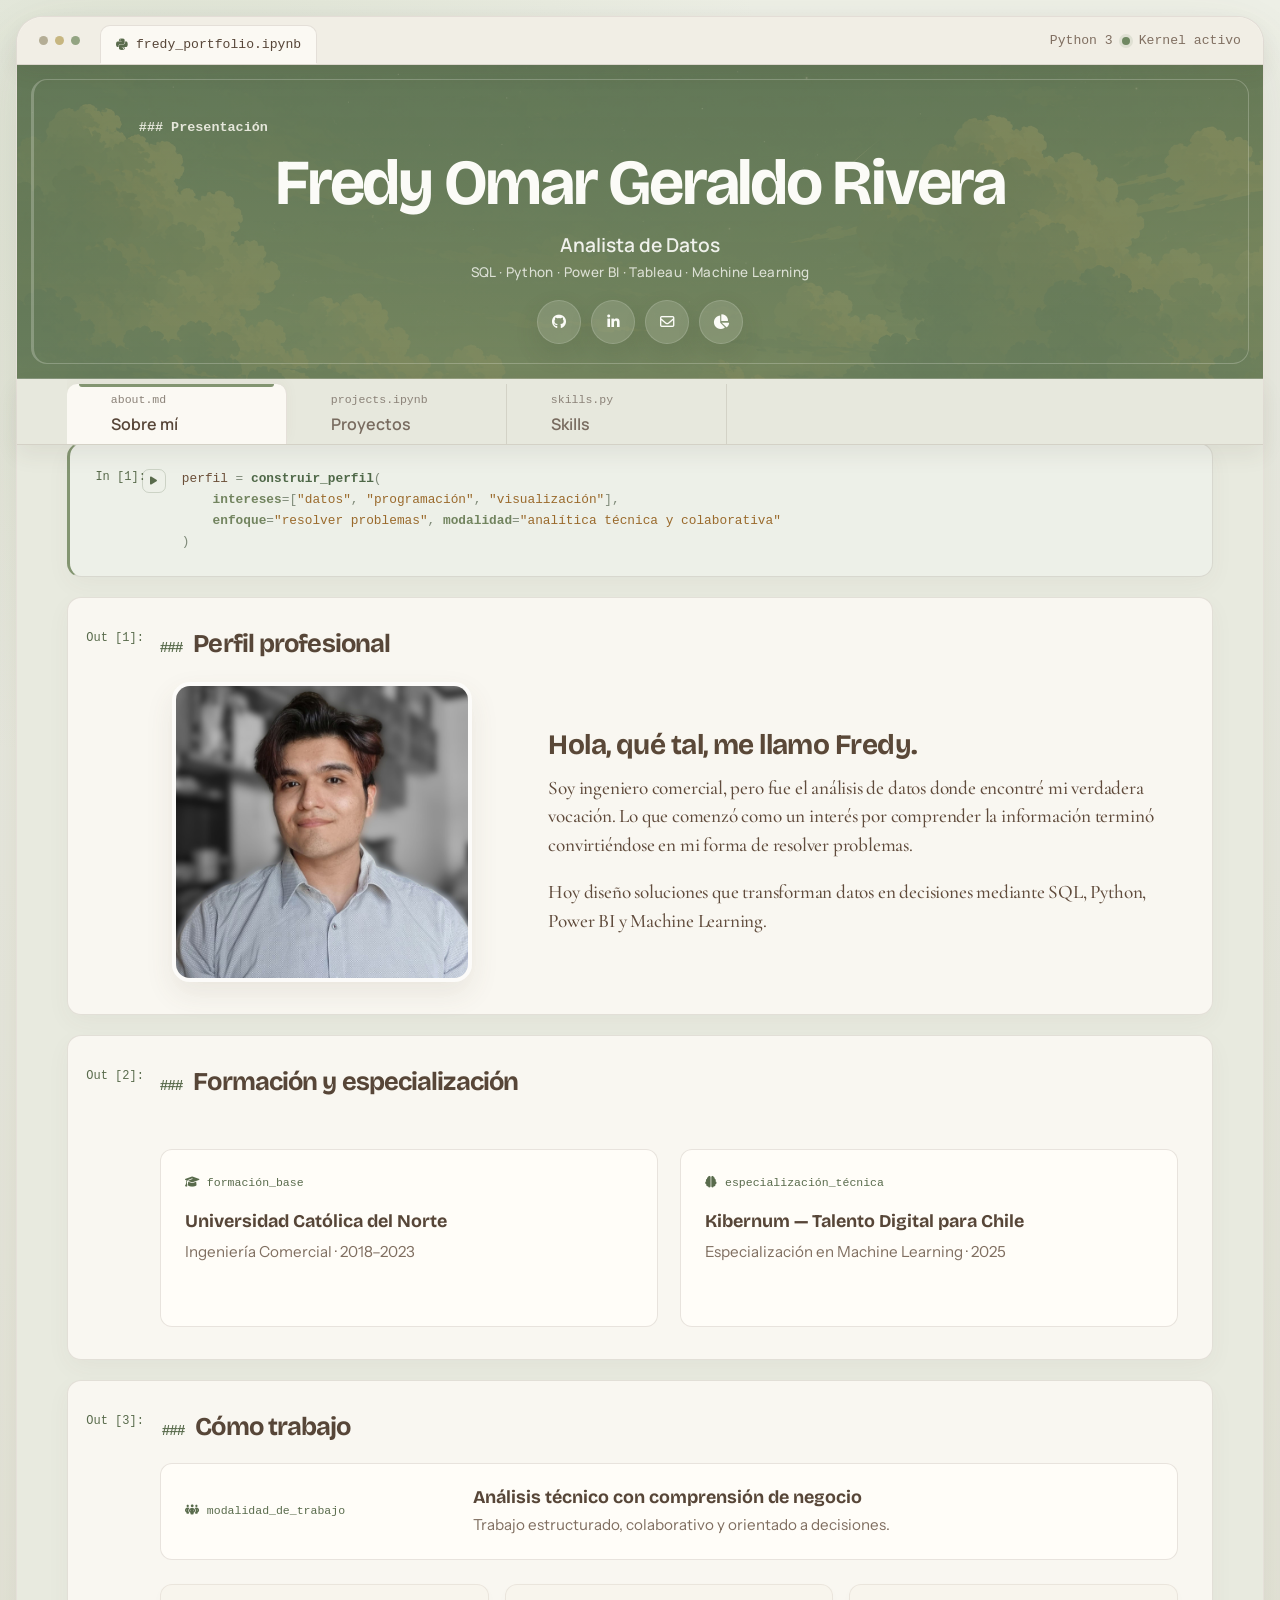
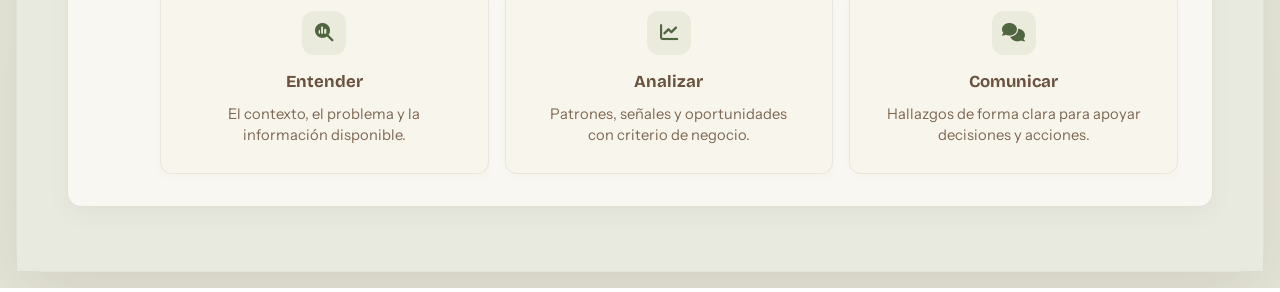
==== portfolio.html @ a2dc9b90 "Redesign portfolio with notebook experience" ====
<!DOCTYPE html>
<html lang="es">
<head>
  <meta charset="UTF-8" />
  <meta name="viewport" content="width=device-width, initial-scale=1.0" />
  <title>Fredy Geraldo | Data Portfolio</title>
  <meta
    name="description"
    content="Portafolio de Fredy Geraldo, Analista de Datos con foco en SQL, Python, BI, automatización y machine learning aplicado."
  />

  <link rel="preconnect" href="https://fonts.googleapis.com" />
  <link rel="preconnect" href="https://fonts.gstatic.com" crossorigin />
  <link
    href="https://fonts.googleapis.com/css2?family=Bricolage+Grotesque:wght@600;700&family=Cormorant+Garamond:wght@400;500&family=Instrument+Sans:wght@400;500&family=Manrope:wght@500;600&display=swap"
    rel="stylesheet"
  />

  <link
    rel="stylesheet"
    href="https://cdnjs.cloudflare.com/ajax/libs/font-awesome/6.5.2/css/all.min.css"
    crossorigin="anonymous"
    referrerpolicy="no-referrer"
  />

  <link
    rel="stylesheet"
    href="https://cdn.jsdelivr.net/gh/devicons/devicon@latest/devicon.min.css"
  />

  <link rel="stylesheet" href="style.css" />
</head>
<body class="portfolio-notebook">
  <div class="notebook-app">
    <div class="notebook-sticky-header">
    <div class="notebook-topbar" aria-hidden="true">
      <div class="notebook-topbar-start">
        <div class="notebook-window-dots">
          <span></span><span></span><span></span>
        </div>
        <div class="notebook-file-tab">
          <i class="fa-brands fa-python"></i>
          <span>fredy_portfolio.ipynb</span>
        </div>
      </div>
      <div class="notebook-kernel">
        <span>Python 3</span>
        <i></i>
        <span class="notebook-kernel-status">Kernel activo</span>
      </div>
    </div>

  <header class="site-header" id="top">
    <div class="container nav-shell">
      <div class="header-intro">
        <span class="header-markdown-heading" aria-hidden="true">### Presentación</span>
        <strong>Fredy Omar Geraldo Rivera</strong>
        <p class="header-professional-copy">
          <span>Analista de Datos</span>
          <small>SQL · Python · Power BI · Tableau · Machine Learning</small>
        </p>
        <div class="header-contact-icons" aria-label="Enlaces principales">
          <a
            href="https://github.com/FredyGR-98"
            target="_blank"
            rel="noopener noreferrer"
            class="header-contact-icon"
            aria-label="GitHub"
          >
            <i class="fa-brands fa-github"></i>
          </a>

          <a
            href="https://www.linkedin.com/in/fredy-omar-geraldo-rivera-979732148/"
            target="_blank"
            rel="noopener noreferrer"
            class="header-contact-icon"
            aria-label="LinkedIn"
          >
            <i class="fa-brands fa-linkedin-in"></i>
          </a>

          <a
            href="mailto:fredy.geraldo.r@gmail.com"
            class="header-contact-icon"
            aria-label="Gmail"
          >
            <i class="fa-regular fa-envelope"></i>
          </a>

          <a
            href="https://public.tableau.com/app/profile/fredy.omar.geraldo.rivera/vizzes"
            target="_blank"
            rel="noopener noreferrer"
            class="header-contact-icon"
            aria-label="Tableau"
          >
            <i class="fa-solid fa-chart-pie"></i>
          </a>
        </div>
      </div>
    </div>
  </header>

  <div class="section-switcher-wrap">
    <div class="container">
      <nav class="section-switcher" aria-label="Secciones principales">
        <button class="section-switcher-btn is-active" type="button" data-panel-target="about">
          <span class="section-file-name" aria-hidden="true">about.md</span>
          <span>Sobre mí</span>
        </button>
        <button class="section-switcher-btn" type="button" data-panel-target="projects">
          <span class="section-file-name" aria-hidden="true">projects.ipynb</span>
          <span>Proyectos</span>
        </button>
        <button class="section-switcher-btn" type="button" data-panel-target="skills">
          <span class="section-file-name" aria-hidden="true">skills.py</span>
          <span>Skills</span>
        </button>
      </nav>
    </div>
  </div>
    </div>

  <main class="panel-layout" id="main-content">
    <section class="content-panel is-active" id="panel-about" data-panel="about">
      <section class="hero about-hero">
        <div class="container about-sheet notebook-sequence">
          <div class="notebook-cell notebook-code-cell" data-cell-label="In [1]:" aria-hidden="true">
            <span class="notebook-run-control"><i class="fa-solid fa-play"></i></span>
            <pre><code><span class="code-variable">perfil</span> <span class="code-punctuation">=</span> <span class="code-function">construir_perfil</span><span class="code-punctuation">(</span>
    <span class="code-argument">intereses</span><span class="code-punctuation">=</span><span class="code-punctuation">[</span><span class="code-string">"datos"</span><span class="code-punctuation">,</span> <span class="code-string">"programación"</span><span class="code-punctuation">,</span> <span class="code-string">"visualización"</span><span class="code-punctuation">],</span>
    <span class="code-argument">enfoque</span><span class="code-punctuation">=</span><span class="code-string">"resolver problemas"</span><span class="code-punctuation">,</span> <span class="code-argument">modalidad</span><span class="code-punctuation">=</span><span class="code-string">"analítica técnica y colaborativa"</span>
<span class="code-punctuation">)</span></code></pre>
          </div>

          <div class="about-sheet-left notebook-cell notebook-output-cell profile-render-output" data-cell-label="Out [1]:">
            <div class="markdown-section-title markdown-h3">
              <span aria-hidden="true">###</span>
              <h2>Perfil profesional</h2>
            </div>

            <div class="about-profile-layout">
              <div class="about-profile-photo-wrap">
                <img
                  src="img/foto-perfil.jpg"
                  alt="Foto de perfil de Fredy Geraldo"
                  class="about-profile-photo"
                />
              </div>

              <div class="about-intro-copy">
                <h2>Hola, qué tal, me llamo Fredy.</h2>
                <p>
                  Soy ingeniero comercial, pero fue el análisis de datos donde encontré mi verdadera
                  vocación. Lo que comenzó como un interés por comprender la información terminó
                  convirtiéndose en mi forma de resolver problemas.
                </p>
                <p>
                  Hoy diseño soluciones que transforman datos en decisiones mediante SQL, Python,
                  Power BI y Machine Learning.
                </p>
              </div>
            </div>
          </div>

          <div class="about-sheet-right notebook-cell notebook-output-cell education-output" data-cell-label="Out [2]:">
            <div class="markdown-section-title markdown-h3">
              <span aria-hidden="true">###</span>
              <h2>Formación y especialización</h2>
            </div>

            <div class="profile-output-grid profile-output-grid--education">
              <article class="profile-output-item">
                <span class="profile-output-label"><i class="fa-solid fa-graduation-cap"></i> formación_base</span>
                <h3>Universidad Católica del Norte</h3>
                <p>Ingeniería Comercial · 2018–2023</p>
              </article>

              <article class="profile-output-item">
                <span class="profile-output-label"><i class="fa-solid fa-brain"></i> especialización_técnica</span>
                <h3>Kibernum — Talento Digital para Chile</h3>
                <p>Especialización en Machine Learning · 2025</p>
              </article>
            </div>
          </div>

          <section class="about-methodology notebook-cell notebook-output-cell" data-cell-label="Out [3]:">
            <div class="markdown-section-title markdown-h3">
              <span aria-hidden="true">###</span>
              <h2>Cómo trabajo</h2>
            </div>

            <article class="work-mode-summary">
              <span class="profile-output-label"><i class="fa-solid fa-people-group"></i> modalidad_de_trabajo</span>
              <div>
                <h3>Análisis técnico con comprensión de negocio</h3>
                <p>Trabajo estructurado, colaborativo y orientado a decisiones.</p>
              </div>
            </article>

            <div class="about-focus-grid">
              <article class="about-focus-card">
                <div class="about-focus-icon"><i class="fa-solid fa-magnifying-glass-chart"></i></div>
                <h4>Entender</h4>
                <p>El contexto, el problema y la información disponible.</p>
              </article>

              <article class="about-focus-card">
                <div class="about-focus-icon"><i class="fa-solid fa-chart-line"></i></div>
                <h4>Analizar</h4>
                <p>Patrones, señales y oportunidades con criterio de negocio.</p>
              </article>

              <article class="about-focus-card">
                <div class="about-focus-icon"><i class="fa-solid fa-comments"></i></div>
                <h4>Comunicar</h4>
                <p>Hallazgos de forma clara para apoyar decisiones y acciones.</p>
              </article>
            </div>
          </section>
        </div>
      </section>
    </section>

    <section class="content-panel" id="panel-projects" data-panel="projects" hidden>
      <section class="section">
        <div class="container">
          <div class="notebook-cell notebook-code-cell" data-cell-label="In [3]:" aria-hidden="true">
            <span class="notebook-run-control"><i class="fa-solid fa-play"></i></span>
            <pre><code><span class="code-variable">datos_entrada</span> <span class="code-punctuation">=</span> <span class="code-punctuation">{</span>
  <span class="code-string">"fuentes"</span><span class="code-punctuation">:</span> <span class="code-punctuation">[</span><span class="code-string">"CSV"</span><span class="code-punctuation">,</span> <span class="code-string">"bases de datos"</span><span class="code-punctuation">,</span> <span class="code-string">"registros"</span><span class="code-punctuation">],</span>
  <span class="code-string">"estado"</span><span class="code-punctuation">:</span> <span class="code-string">"desordenado"</span><span class="code-punctuation">,</span> <span class="code-string">"objetivo"</span><span class="code-punctuation">:</span> <span class="code-string">"convertir información en decisiones"</span>
<span class="code-punctuation">}</span></code></pre>
          </div>

          <div class="projects-header-row notebook-cell notebook-markdown-cell">
            <div>
              <div class="markdown-section-title markdown-h2">
                <span aria-hidden="true">##</span>
                <h2 class="projects-main-title">Proyectos realizados</h2>
              </div>
              <p class="notebook-section-lead">Datos desordenados, preguntas reales y decisiones que necesitaban una respuesta.</p>
            </div>
          </div>

          <div class="project-filter-row">
            <span class="project-filter-label">Filtrar salida por:</span>
            <div class="project-filters" aria-label="Filtros de proyectos">
              <button class="project-filter-btn is-active" type="button" data-filter="all">Todos</button>
              <span class="project-filter-separator" aria-hidden="true">·</span>
              <button class="project-filter-btn" type="button" data-filter="sql">SQL</button>
              <span class="project-filter-separator" aria-hidden="true">·</span>
              <button class="project-filter-btn" type="button" data-filter="python">Python</button>
              <span class="project-filter-separator" aria-hidden="true">·</span>
              <button class="project-filter-btn" type="button" data-filter="ml">Machine Learning</button>
              <span class="project-filter-separator" aria-hidden="true">·</span>
              <button class="project-filter-btn" type="button" data-filter="viz">Visualización</button>
            </div>
          </div>

          <div class="projects-structure-grid projects-structure-grid--main notebook-cell notebook-output-cell" data-cell-label="Out [4]:">
            <button class="project-structure-card project-card-button" type="button" data-project="credit-risk" data-filters="sql python viz">
              <div class="project-structure-media">
                <img src="project-images/project-fraud-monitoring.png" alt="Miniatura análisis de riesgo crediticio" />
              </div>
              <div class="project-structure-body">
                <p class="case-kicker">SQL · Python · Visualización</p>
                <h3>Análisis de riesgo crediticio</h3>
                <p>Apoyo visual para evaluar solicitudes, riesgo e historial crediticio.</p>
              </div>
            </button>

            <button class="project-structure-card project-card-button" type="button" data-project="breast-cancer" data-filters="python ml viz">
              <div class="project-structure-media">
                <img src="project-images/project-breast-cancer.png" alt="Miniatura cáncer de mama" />
              </div>
              <div class="project-structure-body">
                <p class="case-kicker">Python · ML</p>
                <h3>Detector de cáncer de mama</h3>
                <p>Clasificación clínica para apoyar una lectura diagnóstica más clara.</p>
              </div>
            </button>
          </div>
        </div>
      </section>
    </section>

    <section class="content-panel" id="panel-skills" data-panel="skills" hidden>
      <section class="section section-soft">
        <div class="container">
          <div class="notebook-cell notebook-code-cell" data-cell-label="In [5]:" aria-hidden="true">
            <span class="notebook-run-control"><i class="fa-solid fa-play"></i></span>
            <pre><code><span class="code-keyword">import</span> <span class="code-module">pandas</span> <span class="code-keyword">as</span> <span class="code-variable">pd</span>
<span class="code-keyword">import</span> <span class="code-module">numpy</span> <span class="code-keyword">as</span> <span class="code-variable">np</span>
<span class="code-keyword">from</span> <span class="code-module">analytics</span> <span class="code-keyword">import</span> <span class="code-function">SQL</span><span class="code-punctuation">,</span> <span class="code-function">PowerBI</span><span class="code-punctuation">,</span> <span class="code-function">Tableau</span>
<span class="code-keyword">from</span> <span class="code-module">machine_learning</span> <span class="code-keyword">import</span> <span class="code-function">ScikitLearn</span></code></pre>
          </div>

          <div class="projects-header-row skills-header-row notebook-cell notebook-markdown-cell">
            <div class="skills-heading-copy">
              <div class="markdown-section-title markdown-h2">
                <span aria-hidden="true">##</span>
                <h2 class="projects-main-title">Cómo trabajo</h2>
              </div>
            </div>
          </div>

          <div class="project-filter-row skills-filter-row">
            <span class="project-filter-label">Filtrar habilidades por:</span>
            <div class="skills-filters" aria-label="Tipos de habilidades">
              <button class="skills-filter-btn is-active" type="button" data-skills-filter="technical">Técnico</button>
              <span class="project-filter-separator" aria-hidden="true">·</span>
              <button class="skills-filter-btn" type="button" data-skills-filter="soft">Comunicación</button>
            </div>
          </div>

          <div class="skills-panels notebook-cell notebook-output-cell" data-cell-label="Out [5]:">
            <div class="skills-panel is-active" data-skills-panel="technical">
              <div class="skills-groups-grid">
                <article class="skill-group-card">
                  <h3>Manejo de datos</h3>
                  <p class="skill-group-copy">Herramientas base para preparar, consultar y organizar información analítica.</p>
                  <div class="skill-tile-grid">
                    <div class="skill-tile">
                      <i class="devicon-python-plain"></i>
                      <span>Python</span>
                    </div>
                    <div class="skill-tile">
                      <i class="devicon-mysql-plain"></i>
                      <span>SQL</span>
                    </div>
                    <div class="skill-tile">
                      <i class="fa-solid fa-table-cells-large"></i>
                      <span>Excel avanzado</span>
                    </div>
                  </div>
                </article>

                <article class="skill-group-card">
                  <h3>Estructuración de datos</h3>
                  <p class="skill-group-copy">Recursos orientados a limpieza, modelado analítico y preparación técnica.</p>
                  <div class="skill-tile-grid">
                    <div class="skill-tile">
                      <i class="devicon-pandas-original"></i>
                      <span>Pandas</span>
                    </div>
                    <div class="skill-tile">
                      <i class="fa-solid fa-calculator"></i>
                      <span>NumPy</span>
                    </div>
                    <div class="skill-tile">
                      <i class="devicon-scikitlearn-plain"></i>
                      <span>Scikit-learn</span>
                    </div>
                    <div class="skill-tile">
                      <i class="fa-solid fa-robot"></i>
                      <span>Machine Learning</span>
                    </div>
                  </div>
                </article>

                <article class="skill-group-card">
                  <h3>Visualización y herramientas</h3>
                  <p class="skill-group-copy">Soluciones que utilizo para convertir análisis en reportes y productos visibles.</p>
                  <div class="skill-tile-grid">
                    <div class="skill-tile">
                      <i class="fa-solid fa-chart-column"></i>
                      <span>Power BI</span>
                    </div>
                    <div class="skill-tile">
                      <i class="fa-solid fa-chart-pie"></i>
                      <span>Tableau</span>
                    </div>
                    <div class="skill-tile">
                      <i class="devicon-fastapi-plain"></i>
                      <span>FastAPI</span>
                    </div>
                    <div class="skill-tile">
                      <i class="devicon-streamlit-plain"></i>
                      <span>Streamlit</span>
                    </div>
                  </div>
                </article>
              </div>
            </div>

            <div class="skills-panel" data-skills-panel="soft" hidden>
              <div class="skills-groups-grid skills-groups-grid--soft">
                <article class="skill-group-card">
                  <h3>Comunicación con equipos</h3>
                  <p class="skill-group-copy">Canales y recursos que uso para coordinar avances, exponer ideas y compartir hallazgos.</p>
                  <div class="skill-tile-grid">
                    <div class="skill-tile">
                      <i class="fa-brands fa-slack"></i>
                      <span>Slack</span>
                    </div>
                    <div class="skill-tile">
                      <i class="fa-regular fa-envelope"></i>
                      <span>Gmail</span>
                    </div>
                    <div class="skill-tile">
                      <i class="fa-brands fa-microsoft"></i>
                      <span>Microsoft</span>
                    </div>
                  </div>
                </article>

                <article class="skill-group-card">
                  <h3>Gestión y seguimiento</h3>
                  <p class="skill-group-copy">Herramientas para ordenar tareas, hitos y visibilidad dentro del trabajo colaborativo.</p>
                  <div class="skill-tile-grid">
                    <div class="skill-tile">
                      <i class="fa-brands fa-trello"></i>
                      <span>Trello</span>
                    </div>
                    <div class="skill-tile">
                      <i class="fa-solid fa-list-check"></i>
                      <span>ClickUp</span>
                    </div>
                    <div class="skill-tile">
                      <i class="fa-solid fa-diagram-project"></i>
                      <span>Cartas Gantt</span>
                    </div>
                  </div>
                </article>
              </div>
            </div>
          </div>

          <div class="credentials-strip notebook-cell notebook-output-cell" data-cell-label="Out [6]:">
            <div class="credentials-copy">
              <h3>ACREDITADO POR</h3>
            </div>

            <div class="credentials-logos">
              <a
                class="logo-pill"
                data-tooltip="UCN Ciencias Empresariales"
                href="https://www4.esigner.cl:8543/EsignerValidar/web/viewer.html?file=documentos/1730740420380.pdf"
                target="_blank"
                rel="noopener noreferrer"
                aria-label="Ver validación UCN Ciencias Empresariales"
              >
                <img src="img/ucn.png" alt="UCN Ciencias Empresariales" class="logo-pill-image" />
              </a>
              <a
                class="logo-pill"
                data-tooltip="Google Data Analytics Professional Certificate"
                href="https://coursera.org/share/be7242a224e85ae21425b7438a04a7e2"
                target="_blank"
                rel="noopener noreferrer"
                aria-label="Ver certificado Google Data Analytics Professional Certificate"
              >
                <img src="img/google-data-analytics-professional-certificate-v-3.png" alt="Google Data Analytics Professional Certificate" class="logo-pill-image" />
              </a>
              <a
                class="logo-pill"
                data-tooltip="Especialidad en Machine Learning"
                href="https://acreditta.com/credential/d64d7633-f135-4fac-9cf0-4b3db6701bb9?utm_source=copy&resource_type=badge&resource=d64d7633-f135-4fac-9cf0-4b3db6701bb9"
                target="_blank"
                rel="noopener noreferrer"
                aria-label="Ver insignia de especialidad en Machine Learning"
              >
                <img src="img/ML.webp" alt="Insignia de especialidad en Machine Learning" class="logo-pill-image" />
              </a>
            </div>
          </div>
        </div>
      </section>
    </section>
  </main>

  </div>

  <div class="project-modal" id="project-modal" aria-hidden="true">
    <div class="project-modal-backdrop" data-close-project-modal></div>
    <div class="project-modal-dialog" role="dialog" aria-modal="true" aria-labelledby="project-modal-title">
      <div class="project-modal-topbar" aria-hidden="true">
        <div class="notebook-window-dots"><span></span><span></span><span></span></div>
        <span><i class="fa-brands fa-python"></i> project_analysis.ipynb</span>
        <span>Python 3</span>
      </div>
      <button class="project-modal-close" type="button" aria-label="Cerrar proyecto" data-close-project-modal>
        <i class="fa-solid fa-xmark"></i>
      </button>

      <div class="project-modal-carousel">
        <button class="project-modal-arrow prev" type="button" aria-label="Proyecto anterior">
          <i class="fa-solid fa-arrow-left"></i>
        </button>

        <div class="project-modal-content">
          <div class="project-modal-media">
            <img id="project-modal-image" src="" alt="" />
          </div>

          <div class="project-modal-copy">
            <p class="case-kicker" id="project-modal-kicker">Categoría</p>
            <h3 id="project-modal-title">Proyecto</h3>
            <p id="project-modal-description">Descripción</p>

            <div class="project-modal-tags" id="project-modal-tags"></div>

            <div class="project-modal-results">
              <h4>Resultados clave</h4>
              <ul id="project-modal-results-list"></ul>
            </div>

            <div class="project-modal-actions">
              <a id="project-modal-repo" class="btn btn-primary" href="#" target="_blank" rel="noopener noreferrer">Ver repositorio</a>
            </div>
          </div>
        </div>

        <button class="project-modal-arrow next" type="button" aria-label="Proyecto siguiente">
          <i class="fa-solid fa-arrow-right"></i>
        </button>
      </div>
    </div>
  </div>

  <script src="script.js"></script>
</body>
</html>
---- style.css ----
:root {
  --bg: #f2eee4;
  --bg-soft: #f7f3ea;
  --surface: #d1ae8a;
  --surface-2: #97ab7f;
  --surface-3: #ded58f;
  --text: #5f4c3b;
  --text-soft: #7b6552;
  --text-muted: #9b8776;
  --accent: #76981d;
  --accent-soft: #7f4b18;
  --line: rgba(95, 76, 59, 0.08);
  --shadow: 0 16px 36px -6px rgba(95, 76, 59, 0.07), 0 4px 12px -2px rgba(95, 76, 59, 0.03);
  --radius-xl: 24px;
  --radius-lg: 18px;
  --radius-md: 12px;
  --container: 1140px;
  --transition-smooth: all 0.3s cubic-bezier(0.16, 1, 0.3, 1);
  --header-h: 170px;
  --switcher-h: 38px;
}

* {
  margin: 0;
  padding: 0;
  box-sizing: border-box;
}

html {
  scroll-behavior: smooth;
  scrollbar-width: thin;
  scrollbar-color: #97ab7f #efe8da;
}

body {
  font-family: "Instrument Sans", sans-serif;
  font-weight: 400;
  background:
    radial-gradient(circle at top left, rgba(118, 152, 29, 0.12), transparent 28%),
    radial-gradient(circle at 82% 10%, rgba(209, 174, 138, 0.12), transparent 24%),
    linear-gradient(180deg, #f2eee4 0%, #f6f1e7 100%);
  color: var(--text);
  line-height: 1.6;
  min-height: 100vh;
  overflow-x: hidden;
}

body::-webkit-scrollbar {
  width: 12px;
}

body::-webkit-scrollbar-track {
  background: #efe8da;
}

body::-webkit-scrollbar-thumb {
  background: #97ab7f;
  border-radius: 999px;
  border: 3px solid #efe8da;
}

body::-webkit-scrollbar-thumb:hover {
  background: #7f9a6d;
}

img {
  display: block;
  max-width: 100%;
}

a {
  color: inherit;
  text-decoration: none;
}

button {
  font: inherit;
}

ul {
  list-style: none;
}

[hidden] {
  display: none !important;
}

.container {
  width: min(92%, var(--container));
  margin: 0 auto;
}

.intro-dashboard {
  position: relative;
  height: 100vh;
  display: flex;
  align-items: center;
  padding: 14px 0 10px;
  overflow: hidden;
  background:
    radial-gradient(circle at top left, rgba(118, 152, 29, 0.1), transparent 26%),
    radial-gradient(circle at 86% 12%, rgba(209, 174, 138, 0.14), transparent 22%),
    linear-gradient(180deg, var(--bg) 0%, #f6f1e7 100%);
}

.intro-dashboard::before,
.intro-dashboard::after {
  content: "";
  position: absolute;
  border-radius: 999px;
  filter: blur(8px);
  opacity: 0.75;
}

.intro-dashboard::before {
  width: 560px;
  height: 560px;
  top: -160px;
  right: -180px;
  background: radial-gradient(circle, rgba(151, 171, 127, 0.18) 0%, rgba(151, 171, 127, 0) 72%);
}

.intro-dashboard::after {
  width: 520px;
  height: 520px;
  bottom: -220px;
  left: -140px;
  background: radial-gradient(circle, rgba(209, 174, 138, 0.18) 0%, rgba(209, 174, 138, 0) 72%);
}

.intro-dashboard-noise {
  position: absolute;
  inset: 0;
  background-image:
    radial-gradient(circle at 20% 20%, rgba(255, 255, 255, 0.22), transparent 28%),
    radial-gradient(circle at 80% 30%, rgba(255, 255, 255, 0.16), transparent 24%);
  opacity: 0.5;
  pointer-events: none;
}

.intro-dashboard-shell {
  position: relative;
  z-index: 1;
  display: grid;
  grid-template-rows: minmax(0, 1fr) auto;
  gap: 12px;
  min-height: min(90vh, 900px);
  width: min(calc(100% - 64px), 1400px);
}

.intro-dashboard-meta,
.intro-dashboard-footer {
  display: grid;
  grid-template-columns: 1fr auto 1fr;
  align-items: center;
  gap: 18px;
}

.intro-dashboard-meta {
  min-height: 84px;
}

.intro-dashboard-footer {
  min-height: 56px;
}

.intro-meta-block,
.intro-meta-mark,
.intro-meta-corner,
.intro-dashboard-footer p {
  font-family: "Manrope", sans-serif;
  font-size: 0.9rem;
  line-height: 1.2;
  text-transform: uppercase;
  letter-spacing: 0.06em;
  color: #2f2d34;
}

.intro-meta-block {
  display: grid;
  gap: 6px;
  max-width: 290px;
  font-weight: 700;
}

.intro-meta-block span {
  font-size: 0.78rem;
  color: rgba(47, 45, 52, 0.72);
}

.intro-meta-mark,
.intro-dashboard-footer p:nth-child(2) {
  justify-self: center;
  font-weight: 800;
}

.intro-meta-corner,
.intro-dashboard-footer p:last-child {
  justify-self: end;
  text-align: right;
}

.intro-dashboard-stage {
  display: grid;
  grid-template-columns: minmax(360px, 0.44fr) minmax(0, 0.56fr);
  align-items: stretch;
  min-height: 0;
  height: 100%;
  overflow: hidden;
  border-radius: 30px;
  border: 1px solid rgba(255, 255, 255, 0.48);
  background:
    linear-gradient(90deg, rgba(248, 244, 236, 0.97) 0 47%, rgba(224, 232, 214, 0.9) 47% 100%);
  box-shadow: 0 24px 70px rgba(95, 76, 59, 0.09);
}

.intro-scene {
  position: relative;
  min-height: 100%;
  background:
    linear-gradient(180deg, rgba(250, 246, 239, 0.98), rgba(244, 239, 229, 0.94));
}

.intro-scene-data {
  padding: 24px 28px 18px;
}

.intro-data-glow {
  position: absolute;
  border-radius: 50%;
  filter: blur(10px);
  opacity: 0.8;
}

.intro-data-glow-a {
  top: 8%;
  right: 8%;
  width: 180px;
  height: 180px;
  background: radial-gradient(circle, rgba(151, 171, 127, 0.22), transparent 72%);
}

.intro-data-glow-b {
  left: 6%;
  bottom: 10%;
  width: 220px;
  height: 220px;
  background: radial-gradient(circle, rgba(209, 174, 138, 0.24), transparent 72%);
}

.intro-data-grid {
  position: relative;
  z-index: 1;
  display: grid;
  grid-template-columns: repeat(2, minmax(0, 1fr));
  gap: 14px;
  margin-bottom: 18px;
}

.intro-data-card {
  min-height: 152px;
  border-radius: 18px;
  border: 1px solid rgba(95, 76, 59, 0.08);
  background: rgba(255, 252, 246, 0.66);
  box-shadow: 0 16px 32px rgba(95, 76, 59, 0.08);
  backdrop-filter: blur(14px);
  padding: 16px;
}

.intro-data-card-donut,
.intro-data-card-bars,
.intro-data-card-scatter,
.intro-data-card-radar {
  display: grid;
  justify-items: center;
  align-content: center;
}

.intro-donut-chart {
  width: 112px;
  height: 112px;
  border-radius: 50%;
  background:
    conic-gradient(var(--surface-2) 0 26%, var(--surface) 26% 58%, var(--surface-3) 58% 84%, #d9d3bb 84% 100%);
  position: relative;
}

.intro-donut-chart::after {
  content: "";
  position: absolute;
  inset: 20px;
  border-radius: 50%;
  background: rgba(250, 246, 248, 0.94);
}

.intro-bar-chart {
  width: 100%;
  min-height: 104px;
  display: grid;
  grid-template-columns: repeat(4, 1fr);
  gap: 8px;
  align-items: end;
  padding: 0 6px 2px;
}

.intro-bar-chart span {
  display: block;
  height: var(--bar-height);
  min-height: 24px;
  border-radius: 12px 12px 6px 6px;
  background: linear-gradient(180deg, rgba(151, 171, 127, 0.9), rgba(209, 174, 138, 0.92));
}

.intro-scatter-chart {
  position: relative;
  width: 100%;
  min-height: 104px;
  border-radius: 14px;
  background:
    linear-gradient(rgba(156, 149, 166, 0.1) 1px, transparent 1px),
    linear-gradient(90deg, rgba(156, 149, 166, 0.1) 1px, transparent 1px);
  background-size: 100% 25%, 20% 100%;
}

.intro-scatter-chart span {
  position: absolute;
  width: 8px;
  height: 8px;
  border-radius: 50%;
  background: #97ab7f;
  box-shadow: 0 0 0 4px rgba(151, 171, 127, 0.16);
}

.intro-radar-chart {
  position: relative;
  width: 110px;
  height: 110px;
}

.intro-radar-ring {
  position: absolute;
  inset: 0;
  border: 1px solid rgba(156, 149, 166, 0.24);
  clip-path: polygon(50% 0, 94% 25%, 82% 85%, 18% 85%, 6% 25%);
}

.intro-radar-ring-b {
  inset: 18%;
}

.intro-radar-shape {
  position: absolute;
  inset: 14px;
  clip-path: polygon(50% 2%, 88% 28%, 76% 74%, 24% 82%, 14% 30%);
}

.intro-radar-shape-main {
  background: rgba(209, 174, 138, 0.38);
}

.intro-radar-shape-soft {
  inset: 24px;
  background: rgba(151, 171, 127, 0.28);
  clip-path: polygon(50% 14%, 72% 36%, 62% 76%, 28% 68%, 20% 34%);
}

.intro-laptop-wrap {
  position: relative;
  z-index: 1;
  display: flex;
  justify-content: center;
  padding-top: 4px;
}

.intro-laptop-asset {
  width: min(82%, 460px);
  height: auto;
  object-fit: contain;
  filter: drop-shadow(0 22px 28px rgba(53, 48, 45, 0.13));
  animation: introLaptopFloat 7.5s ease-in-out infinite;
}

.intro-dashboard-copy {
  padding: clamp(56px, 6vw, 86px) clamp(34px, 4.8vw, 74px) clamp(34px, 4vw, 54px);
  display: flex;
  flex-direction: column;
  justify-content: center;
  animation: fadeInUp 0.9s cubic-bezier(0.16, 1, 0.3, 1) both;
  background:
    radial-gradient(circle at top right, rgba(255, 255, 255, 0.32), transparent 24%),
    linear-gradient(180deg, rgba(228, 236, 217, 0.9), rgba(214, 225, 201, 0.88));
}

.intro-dashboard-kicker {
  font-family: "Bricolage Grotesque", sans-serif;
  font-size: clamp(1.8rem, 2.9vw, 3rem);
  letter-spacing: -0.045em;
  text-transform: uppercase;
  color: #5a4837;
  margin-bottom: 18px;
  font-weight: 800;
  line-height: 0.9;
}

.intro-dashboard-copy h1 {
  display: grid;
  gap: 10px;
  font-family: "Bricolage Grotesque", sans-serif;
  line-height: 0.92;
  letter-spacing: -0.04em;
  color: #5a4837;
  max-width: 820px;
  margin-bottom: 24px;
}

.intro-dashboard-copy h1 span {
  display: block;
}

.intro-title-main {
  display: grid;
  gap: 2px;
  font-size: clamp(2.95rem, 5.2vw, 5.45rem);
  font-family: "Bricolage Grotesque", sans-serif;
  font-weight: 700;
  line-height: 0.88;
  letter-spacing: -0.055em;
  color: #315c53;
  -webkit-text-stroke: 0.65px rgba(247, 242, 229, 0.72);
  paint-order: stroke fill;
  text-shadow: 0 3px 0 rgba(247, 242, 229, 0.38);
  text-transform: uppercase;
}

.intro-title-accent {
  display: grid;
  gap: 4px;
  font-family: "Cormorant Garamond", serif;
  font-weight: 500;
  font-size: clamp(3rem, 5.1vw, 5.35rem);
  color: #7f4b18;
  letter-spacing: -0.03em;
  font-style: italic;
  line-height: 0.88;
}

.intro-dashboard-lead {
  font-size: clamp(1.05rem, 1.3vw, 1.3rem);
  max-width: 620px;
  margin-top: 0;
  margin-bottom: 26px;
  line-height: 1.68;
  color: rgba(95, 76, 59, 0.88);
}

.intro-dashboard-actions {
  display: grid;
  gap: 0;
  margin-top: 0;
}

.intro-entry-links {
  display: flex;
  flex-wrap: wrap;
  gap: 14px;
}

.intro-dashboard-cta,
.intro-dashboard-ghost {
  width: auto;
  min-width: 180px;
  min-height: 54px;
  padding: 0 28px;
  border-radius: 18px;
  font-size: 1rem;
  font-weight: 700;
  transition: transform 0.22s ease, box-shadow 0.22s ease, background 0.22s ease, border-color 0.22s ease, color 0.22s ease;
}

.intro-dashboard-cta {
  box-shadow: 0 12px 28px rgba(119, 143, 96, 0.18);
  background: #7d9463;
  color: #f8f4ea;
}

.intro-dashboard-cta:hover {
  transform: translateY(-2px);
  background: #6f8458;
  box-shadow: 0 16px 34px rgba(119, 143, 96, 0.24);
}

.intro-dashboard-ghost {
  background: rgba(255, 251, 245, 0.78);
  border: 1px solid rgba(95, 76, 59, 0.14);
  color: #5f4c3b;
}

.intro-dashboard-ghost:hover {
  transform: translateY(-2px);
  border-color: rgba(125, 148, 99, 0.3);
  background: rgba(239, 245, 230, 0.94);
  color: #6f8458;
}

.intro-dashboard-cta:focus-visible,
.intro-dashboard-ghost:focus-visible {
  outline: 2px solid rgba(127, 75, 24, 0.4);
  outline-offset: 3px;
}

.intro-contact-icons {
  margin-top: 14px;
}

.intro-contact-icons-stage {
  justify-content: center;
  margin-top: 2px;
}

.intro-contact-icons-stage .header-contact-icon {
  background: rgba(255, 250, 244, 0.8);
  color: #5f4c3b;
  border-color: rgba(95, 76, 59, 0.12);
  box-shadow: 0 12px 28px rgba(95, 76, 59, 0.08);
}

.intro-contact-icons-stage .header-contact-icon:hover {
  background: rgba(255, 255, 250, 0.96);
  border-color: rgba(125, 148, 99, 0.24);
  color: #6f8458;
  box-shadow: 0 16px 30px rgba(95, 76, 59, 0.12);
}

.intro-dashboard-signoff {
  margin: 0;
  text-align: center;
  font-family: "Manrope", sans-serif;
  font-size: 0.82rem;
  font-weight: 700;
  letter-spacing: 0.1em;
  text-transform: uppercase;
  color: rgba(47, 45, 52, 0.82);
}

.intro-dashboard-footer p {
  margin: 0;
}

body.is-intro-active .site-header,
body.is-intro-active .section-switcher-wrap {
  opacity: 0;
  pointer-events: none;
  transform: translateY(-18px);
}

body.is-intro-active .panel-layout {
  padding-top: 0;
}

@keyframes fadeInUp {
  from {
    opacity: 0;
    transform: translateY(16px);
  }
  to {
    opacity: 1;
    transform: translateY(0);
  }
}

@keyframes introLaptopFloat {
  0%,
  100% {
    transform: translateY(0);
  }
  50% {
    transform: translateY(-6px);
  }
}

.site-header {
  position: fixed;
  top: 0;
  left: 0;
  width: 100%;
  height: var(--header-h);
  z-index: 50;
  background:
    linear-gradient(rgba(151, 171, 127, 0.72), rgba(151, 171, 127, 0.72)),
    url("img/header.png") center 32% / cover no-repeat;
  border-bottom: 1px solid rgba(255, 255, 255, 0.12);
  transition: opacity 0.45s ease, transform 0.45s ease;
}

.nav-shell {
  min-height: var(--header-h);
  display: flex;
  align-items: flex-start;
  justify-content: center;
  gap: 24px;
  position: relative;
  padding-top: 18px;
  padding-bottom: 10px;
}

.header-intro {
  display: grid;
  justify-items: center;
  text-align: center;
  gap: 10px;
  max-width: 900px;
}

.header-intro strong {
  font-family: "Bricolage Grotesque", sans-serif;
  font-size: clamp(2rem, 4vw, 4rem);
  font-weight: 700;
  line-height: 1.05;
  letter-spacing: 0.02em;
  color: #fbfbf7;
  animation: fadeInUp 0.8s cubic-bezier(0.16, 1, 0.3, 1) both;
}

.header-intro p {
  font-family: "Manrope", sans-serif;
  font-size: clamp(1rem, 1.6vw, 1.5rem);
  font-weight: 500;
  line-height: 1.3;
  white-space: nowrap;
  color: rgba(251, 251, 247, 0.92);
  animation: fadeInUp 0.8s cubic-bezier(0.16, 1, 0.3, 1) 0.15s both;
}

.header-contact-icons {
  display: flex;
  align-items: center;
  gap: 8px;
  margin-top: 4px;
  animation: fadeInUp 0.8s cubic-bezier(0.16, 1, 0.3, 1) 0.3s both;
}

.header-contact-icon {
  width: 36px;
  height: 36px;
  display: grid;
  place-items: center;
  border-radius: 999px;
  border: 1px solid rgba(248, 248, 242, 0.16);
  background: rgba(248, 248, 242, 0.14);
  color: #fbfbf7;
  box-shadow: 0 10px 24px rgba(58, 72, 53, 0.14);
  transition: transform 0.2s ease, background 0.2s ease, border-color 0.2s ease, box-shadow 0.2s ease;
}

.header-contact-icon i {
  font-size: 0.9rem;
}

.header-contact-icon:hover {
  transform: translateY(-3px);
  background: rgba(248, 248, 242, 0.3);
  border-color: rgba(248, 248, 242, 0.32);
  box-shadow: 0 14px 28px rgba(58, 72, 53, 0.18);
}

.section-switcher-wrap {
  position: fixed;
  top: var(--header-h);
  left: 0;
  width: 100%;
  z-index: 45;
  background: #6d7865;
  border-bottom: 1px solid rgba(255, 255, 255, 0.08);
  transition: opacity 0.45s ease, transform 0.45s ease;
}

.section-switcher {
  min-height: var(--switcher-h);
  display: flex;
  align-items: center;
  justify-content: center;
  gap: 0;
  overflow-x: auto;
  scrollbar-width: none;
}

.section-switcher::-webkit-scrollbar {
  display: none;
}

.section-switcher-btn {
  font-family: "Manrope", sans-serif;
  border: 0;
  background: transparent;
  color: #9ea59b;
  min-height: var(--switcher-h);
  min-width: 210px;
  padding: 0 28px;
  border-radius: 0;
  cursor: pointer;
  white-space: nowrap;
  font-weight: 600;
  transition: background 0.2s ease, color 0.2s ease;
}

.section-switcher-btn:hover {
  color: #fbfbf7;
  background: rgba(251, 251, 247, 0.08);
}

.section-switcher-btn.is-active {
  background: rgba(251, 251, 247, 0.16);
  color: #fbfbf7;
  border-radius: 6px 6px 0 0;
}

.panel-layout {
  padding-top: calc(var(--header-h) + var(--switcher-h));
}

.content-panel {
  min-height: calc(100vh - var(--header-h) - var(--switcher-h));
  display: none;
}

.content-panel.is-active {
  display: block;
  animation: fadeInUp 0.5s cubic-bezier(0.16, 1, 0.3, 1) both;
}

.section,
.hero {
  padding: 56px 0 80px;
}

.section-heading {
  max-width: 760px;
  margin-bottom: 40px;
}

.section-heading--compact {
  margin-bottom: 0;
}

.section-tag,
.eyebrow,
.mini-label,
.case-kicker {
  display: inline-flex;
  align-items: center;
  gap: 8px;
  margin-bottom: 12px;
  padding: 8px 14px;
  border-radius: 999px;
  background: rgba(209, 174, 138, 0.68);
  color: #f8f8f2;
  font-size: 0.76rem;
  font-weight: 700;
  letter-spacing: 0.08em;
  text-transform: uppercase;
}

.section-heading h2,
.hero h1,
.profile-card h2,
.featured-content h3,
.value-card h3,
.workflow-step h3,
.skill-column h3,
.project-structure-body h3 {
  font-family: "Bricolage Grotesque", sans-serif;
  font-weight: 700;
  letter-spacing: -0.03em;
}

.section-heading h2 {
  font-size: clamp(2rem, 4vw, 3rem);
  line-height: 1.08;
  margin-bottom: 14px;
}

.section-heading p,
.hero-lead,
.profile-text,
.value-card p,
.workflow-step p,
.featured-summary,
.skill-column li span,
.credentials-copy h3,
.project-structure-body p {
  font-family: "Instrument Sans", sans-serif;
  color: var(--text-soft);
  line-height: 1.7;
}

.hero-grid,
.value-grid,
.workflow-track,
.skills-columns,
.projects-structure-grid {
  display: grid;
  gap: 22px;
}

.hero-grid {
  grid-template-columns: 1.1fr 0.9fr;
  align-items: center;
}

.about-hero {
  display: flex;
  align-items: center;
  padding: 60px 0 80px;
}

.about-sheet {
  display: grid;
  gap: 32px;
  grid-template-columns: 0.95fr 1.05fr;
  align-items: start;
}

.about-sheet-left {
  display: grid;
  align-content: start;
}

.about-sheet-right {
  display: grid;
  align-content: start;
  gap: 28px;
}

.about-profile-photo-wrap {
  display: flex;
  justify-content: center;
  margin-bottom: 20px;
}

.about-profile-photo {
  width: min(100%, 150px);
  aspect-ratio: 1 / 1;
  object-fit: cover;
  border-radius: 50%;
  border: 4px solid rgba(255, 255, 255, 0.5);
  box-shadow: 0 12px 28px rgba(95, 76, 59, 0.1);
  transition: var(--transition-smooth);
}

.about-profile-photo:hover {
  transform: scale(1.03);
}

.about-intro-copy {
  display: grid;
  justify-items: center;
  gap: 12px;
}

.about-intro-copy h2 {
  font-family: "Bricolage Grotesque", sans-serif;
  font-size: clamp(1.4rem, 2.2vw, 2.1rem);
  font-weight: 700;
  line-height: 1.15;
  color: #5a4838;
  max-width: 620px;
  text-align: center;
  letter-spacing: -0.02em;
}

.about-intro-copy p {
  color: #604b3c;
  font-family: "Cormorant Garamond", serif;
  font-size: clamp(1.42rem, 2vw, 1.8rem);
  font-weight: 500;
  line-height: 1.5;
  max-width: 680px;
  text-align: center;
  letter-spacing: -0.01em;
}

.about-intro-copy p + p {
  margin-top: 6px;
  font-size: clamp(1.42rem, 2vw, 1.8rem);
  font-weight: 500;
  line-height: 1.5;
}

.about-side-stack {
  display: grid;
  gap: 28px;
}

.about-side-block {
  background: rgba(255, 255, 255, 0.45);
  border: 1px solid var(--line);
  border-radius: var(--radius-xl);
  padding: 32px;
  box-shadow: var(--shadow);
}

.about-side-block h3 {
  font-family: "Bricolage Grotesque", sans-serif;
  font-size: clamp(1.2rem, 1.5vw, 1.45rem);
  font-weight: 700;
  margin-bottom: 20px;
  color: #5a4838;
  letter-spacing: -0.02em;
}

.about-side-item {
  position: relative;
  padding-left: 28px;
  padding-bottom: 24px;
}

.about-side-item:last-of-type {
  padding-bottom: 0;
}

.about-side-line {
  position: absolute;
  left: 4px;
  top: 8px;
  width: 8px;
  height: 8px;
  border-radius: 50%;
  background: var(--surface-2);
  box-shadow: 0 0 0 4px rgba(151, 171, 127, 0.2);
}

.about-side-item:not(:last-of-type) .about-side-line::after {
  content: "";
  position: absolute;
  top: 12px;
  left: 3px;
  width: 2px;
  height: calc(100% + 16px);
  background: rgba(151, 171, 127, 0.25);
}

.about-side-item h4 {
  font-family: "Manrope", sans-serif;
  font-size: 1.05rem;
  font-weight: 600;
  margin-bottom: 4px;
  color: #5a4838;
}

.about-side-item p {
  font-family: "Instrument Sans", sans-serif;
  color: #7a6654;
  font-size: 0.95rem;
  font-weight: 400;
  line-height: 1.5;
}

.about-focus-grid {
  display: grid;
  grid-template-columns: repeat(3, minmax(0, 1fr));
  gap: 16px;
}

.about-focus-card {
  display: grid;
  align-content: start;
  justify-items: center;
  gap: 0;
  text-align: center;
  padding: 20px;
  background: rgba(247, 243, 234, 0.5);
  border: 1px solid rgba(143, 119, 96, 0.12);
  border-radius: var(--radius-md);
  box-shadow: 0 4px 12px rgba(95, 76, 59, 0.02);
  transition: var(--transition-smooth);
}

.about-focus-card:hover {
  transform: translateY(-4px);
  background: rgba(255, 255, 255, 0.85);
  border-color: rgba(151, 171, 127, 0.35);
  box-shadow: 0 8px 24px rgba(95, 76, 59, 0.06);
}

.about-focus-icon {
  width: 44px;
  height: 44px;
  display: grid;
  place-items: center;
  border-radius: 12px;
  margin-bottom: 14px;
  background: rgba(151, 171, 127, 0.15);
  color: #506640;
}

.about-focus-icon i {
  font-size: 1.15rem;
}

.about-focus-card h4 {
  font-family: "Bricolage Grotesque", sans-serif;
  font-size: 1.05rem;
  font-weight: 700;
  margin-bottom: 8px;
  color: #6a523f;
}

.about-focus-card p {
  font-family: "Instrument Sans", sans-serif;
  color: #7f6752;
  font-size: 0.92rem;
  font-weight: 400;
  line-height: 1.45;
  max-width: 20ch;
}

.hero h1 {
  font-size: clamp(2.6rem, 5vw, 4.7rem);
  line-height: 1.02;
  margin-bottom: 14px;
}

.hero-lead {
  max-width: 640px;
  font-size: 1.05rem;
  margin-bottom: 26px;
}

.hero-focus,
.hero-actions,
.featured-notes,
.credentials-logos {
  display: flex;
  flex-wrap: wrap;
  gap: 12px;
}

.hero-focus {
  margin-bottom: 26px;
}

.hero-focus span,
.featured-notes span,
.logo-pill {
  padding: 10px 14px;
  border-radius: 999px;
  background: rgba(255, 255, 255, 0.45);
  color: var(--text-soft);
  border: 1px solid var(--line);
}

.btn {
  display: inline-flex;
  align-items: center;
  justify-content: center;
  min-height: 44px;
  padding: 0 24px;
  border-radius: 12px;
  font-weight: 600;
  font-size: 0.95rem;
  cursor: pointer;
  transition: var(--transition-smooth);
}

.btn-primary {
  background: var(--surface-2);
  color: white;
  box-shadow: 0 4px 14px rgba(151, 171, 127, 0.25);
}

.btn-primary:hover {
  background: #7a8e63;
  transform: translateY(-2px);
  box-shadow: 0 6px 20px rgba(151, 171, 127, 0.35);
}

.btn-secondary {
  background: rgba(255, 255, 255, 0.5);
  border: 1px solid rgba(143, 119, 96, 0.15);
  color: var(--text);
}

.btn-secondary:hover {
  background: rgba(255, 255, 255, 0.85);
  border-color: rgba(143, 119, 96, 0.3);
  transform: translateY(-2px);
}

.hero-image-card,
.profile-card--hero,
.value-card,
.workflow-shell,
.featured-case,
.skill-column,
.credentials-strip,
.project-structure-card {
  border: 1px solid var(--line);
  background: rgba(255, 255, 255, 0.45);
  box-shadow: var(--shadow);
}

.hero-image-card {
  position: relative;
  min-height: 520px;
  border-radius: var(--radius-xl);
  overflow: hidden;
}

.hero-bg-image {
  position: absolute;
  inset: 0;
  width: 100%;
  height: 100%;
  object-fit: cover;
  opacity: 0.35;
}

.profile-card--hero {
  position: absolute;
  left: 50%;
  bottom: 24px;
  transform: translateX(-50%);
  width: 82%;
  max-width: 520px;
  padding: 24px;
  border-radius: var(--radius-lg);
  background: rgba(255, 243, 251, 0.92);
}

.profile-top {
  display: grid;
  grid-template-columns: 96px 1fr;
  gap: 18px;
  align-items: center;
  margin-bottom: 18px;
}

.profile-frame {
  width: 96px;
  height: 96px;
  border-radius: 50%;
  padding: 5px;
  background: linear-gradient(135deg, #a6b7a1, #8e7ab5);
}

.profile-image {
  width: 100%;
  height: 100%;
  object-fit: cover;
  border-radius: 50%;
}

.profile-card--hero h2,
.profile-card--hero .profile-text {
  color: #54153e;
}

.value-grid,
.skills-columns,
.projects-structure-grid {
  grid-template-columns: repeat(3, 1fr);
}

.value-card,
.skill-column,
.project-structure-card {
  padding: 26px;
  border-radius: var(--radius-lg);
}

.card-icon {
  width: 52px;
  height: 52px;
  display: grid;
  place-items: center;
  border-radius: 16px;
  margin-bottom: 16px;
  background: rgba(255, 255, 255, 0.12);
  color: var(--accent-soft);
}

.value-number,
.workflow-step-index {
  display: inline-flex;
  align-items: center;
  justify-content: center;
  min-width: 46px;
  height: 46px;
  margin-bottom: 16px;
  border-radius: 999px;
  background: rgba(255, 255, 255, 0.12);
  color: var(--accent-soft);
  font-weight: 700;
}

.workflow-shell {
  margin-top: 26px;
  padding: 30px;
  border-radius: var(--radius-xl);
}

.workflow-shell--compact {
  margin-top: 0;
  padding: 24px;
}

.workflow-shell-header h2 {
  font-family: "Space Grotesk", sans-serif;
  font-size: clamp(1.8rem, 2.4vw, 2.5rem);
  line-height: 1.08;
}

.workflow-track {
  grid-template-columns: minmax(0, 1fr) auto minmax(0, 1fr) auto minmax(0, 1fr);
  margin-top: 28px;
  align-items: center;
}

.workflow-track--compact {
  margin-top: 22px;
}

.workflow-step {
  padding: 24px;
  border-radius: var(--radius-lg);
  background: rgba(247, 243, 234, 0.24);
  border: 1px solid rgba(247, 243, 234, 0.22);
}

.workflow-connector {
  width: 48px;
  height: 48px;
  display: grid;
  place-items: center;
  border-radius: 50%;
  background: rgba(255, 255, 255, 0.08);
  color: var(--accent-soft);
}

.projects-carousel {
  position: relative;
}

.projects-carousel-viewport {
  overflow: hidden;
}

.projects-carousel-track {
  display: flex;
  transition: transform 0.4s ease;
}

.project-slide {
  min-width: 100%;
}

.featured-case {
  display: grid;
  grid-template-columns: 1fr 1fr;
  overflow: hidden;
  border-radius: var(--radius-xl);
}

.featured-visual img {
  width: 100%;
  height: 100%;
  min-height: 100%;
  object-fit: cover;
}

.featured-content {
  padding: 32px;
}

.featured-content h3 {
  font-size: clamp(2rem, 3vw, 2.8rem);
  margin-bottom: 14px;
}

.carousel-arrow {
  position: absolute;
  top: 50%;
  transform: translateY(-50%);
  width: 48px;
  height: 48px;
  border: 1px solid var(--line);
  border-radius: 14px;
  background: rgba(255, 255, 255, 0.08);
  color: var(--text);
  cursor: pointer;
}

.carousel-arrow.prev {
  left: -14px;
}

.carousel-arrow.next {
  right: -14px;
}

.carousel-progress {
  margin-top: 16px;
  display: flex;
  justify-content: center;
  gap: 10px;
}

.carousel-dot {
  width: 12px;
  height: 12px;
  border-radius: 50%;
  border: 0;
  background: rgba(255, 255, 255, 0.2);
  cursor: pointer;
}

.carousel-dot.is-active {
  background: var(--accent);
}

.projects-roadmap {
  margin-top: 34px;
}

.projects-structure-grid--main {
  margin-top: 0;
}

.project-structure-card {
  overflow: hidden;
  padding: 0;
  border-radius: var(--radius-xl);
}

.project-structure-media {
  aspect-ratio: 16 / 10;
  background: rgba(247, 243, 234, 0.5);
  overflow: hidden;
  position: relative;
  border-bottom: 1px solid var(--line);
}

.project-structure-media img {
  width: 100%;
  height: 100%;
  object-fit: cover;
  transition: transform 0.6s cubic-bezier(0.16, 1, 0.3, 1);
}

.project-structure-body {
  padding: 22px;
}

.project-card-button {
  width: 100%;
  border: 1px solid var(--line);
  background: rgba(255, 255, 255, 0.45);
  color: inherit;
  text-align: left;
  cursor: pointer;
  border-radius: var(--radius-xl);
  overflow: hidden;
  transition: var(--transition-smooth);
}

.project-card-button:hover {
  transform: translateY(-8px);
  background: rgba(255, 255, 255, 0.75);
  border-color: rgba(151, 171, 127, 0.3);
  box-shadow: 0 20px 48px -10px rgba(95, 76, 59, 0.14);
}

.project-card-button:hover .project-structure-media img {
  transform: scale(1.04);
}

.project-card-button.is-hidden {
  display: none;
}

.skill-column h3 {
  margin-bottom: 16px;
}

.skill-column ul {
  display: grid;
  gap: 12px;
}

.skill-column li {
  display: flex;
  align-items: center;
  gap: 12px;
}

.skill-column li i {
  min-width: 18px;
  color: #f8f8f2;
}

.credentials-strip {
  margin-top: 48px;
  padding: 24px 32px;
  border: 1px solid var(--line);
  background: rgba(255, 255, 255, 0.45);
  border-radius: var(--radius-xl);
  box-shadow: var(--shadow);
  display: flex;
  justify-content: space-between;
  align-items: center;
  gap: 28px;
}

.logo-pill {
  display: inline-flex;
  align-items: center;
  justify-content: center;
  gap: 0;
  padding: 10px;
  border-radius: 18px;
  border: 1px solid rgba(143, 119, 96, 0.12);
  background: rgba(255, 255, 255, 0.6);
  box-shadow: 0 4px 10px rgba(95, 76, 59, 0.02);
  transition: var(--transition-smooth);
  position: relative;
}

.logo-pill:hover {
  transform: translateY(-3px);
  background: rgba(255, 255, 255, 0.95);
  border-color: rgba(151, 171, 127, 0.35);
  box-shadow: 0 8px 20px rgba(95, 76, 59, 0.08);
}

.logo-pill::after {
  content: attr(data-tooltip);
  position: absolute;
  left: 50%;
  bottom: calc(100% + 10px);
  transform: translateX(-50%) translateY(6px);
  padding: 8px 12px;
  border-radius: 12px;
  background: rgba(95, 76, 59, 0.94);
  color: #fffaf2;
  font-family: "Manrope", sans-serif;
  font-size: 0.82rem;
  font-weight: 600;
  line-height: 1.2;
  white-space: nowrap;
  opacity: 0;
  pointer-events: none;
  transition: opacity 0.2s ease, transform 0.2s ease;
  box-shadow: 0 10px 25px rgba(95, 76, 59, 0.18);
  z-index: 5;
}

.logo-pill:hover::after {
  opacity: 1;
  transform: translateX(-50%) translateY(0);
}

.logo-pill-image {
  width: 72px;
  height: 72px;
  object-fit: contain;
  flex-shrink: 0;
  border-radius: 12px;
  background: rgba(255, 255, 255, 0.7);
  padding: 4px;
}

.credentials-logos .logo-pill span {
  display: none;
}

.credentials-copy h3 {
  color: var(--text);
  font-size: 0.85rem;
  font-weight: 700;
  letter-spacing: 0.14em;
  text-transform: uppercase;
}

.credentials-logos {
  display: flex;
  flex-wrap: wrap;
  justify-content: flex-start;
  align-items: center;
  gap: 16px;
}

.project-detail-structure {
  margin-top: 44px;
}

.project-detail-placeholder {
  margin-top: 24px;
  display: grid;
  grid-template-columns: 0.95fr 1.05fr;
  gap: 22px;
  border: 1px solid var(--line);
  background: rgba(255, 255, 255, 0.06);
  box-shadow: var(--shadow);
  border-radius: var(--radius-xl);
  overflow: hidden;
}

.project-detail-placeholder__media {
  min-height: 320px;
  background:
    linear-gradient(135deg, rgba(160, 219, 143, 0.18), rgba(199, 232, 190, 0.08));
}

.project-detail-placeholder__content {
  padding: 28px;
}

.project-detail-placeholder__content h3 {
  font-family: "Space Grotesk", sans-serif;
  font-size: clamp(1.8rem, 3vw, 2.6rem);
  line-height: 1.06;
  margin-bottom: 14px;
}

.project-detail-placeholder__content p {
  color: var(--text-soft);
}

.project-detail-placeholder__steps {
  margin-top: 18px;
  display: flex;
  flex-wrap: wrap;
  gap: 12px;
}

.project-detail-placeholder__steps span {
  padding: 10px 14px;
  border-radius: 999px;
  border: 1px solid var(--line);
  background: rgba(255, 255, 255, 0.08);
  color: var(--text-soft);
}

.project-filter-separator {
  color: rgba(143, 119, 96, 0.42);
  font-size: 0.98rem;
}

.project-filters {
  display: flex;
  flex-wrap: nowrap;
  align-items: baseline;
  justify-content: flex-end;
  gap: 12px;
  white-space: nowrap;
}

.skills-filters {
  display: flex;
  flex-wrap: nowrap;
  align-items: baseline;
  justify-content: flex-end;
  gap: 12px;
  white-space: nowrap;
}

.project-filter-btn {
  font-family: "Manrope", sans-serif;
  border: 0;
  background: transparent;
  color: #8f7760;
  padding: 0;
  cursor: pointer;
  font-size: 0.98rem;
  font-weight: 600;
  letter-spacing: 0.14em;
  text-transform: uppercase;
  transition: color 0.25s ease, opacity 0.25s ease;
  opacity: 0.88;
}

.skills-filter-btn {
  font-family: "Manrope", sans-serif;
  border: 0;
  background: transparent;
  color: #8f7760;
  padding: 0;
  cursor: pointer;
  font-size: 0.98rem;
  font-weight: 600;
  letter-spacing: 0.14em;
  text-transform: uppercase;
  transition: color 0.25s ease, opacity 0.25s ease;
  opacity: 0.88;
}

.project-filter-btn:hover,
.skills-filter-btn:hover {
  color: #5a4838;
  opacity: 1;
}

.project-filter-btn.is-active,
.skills-filter-btn.is-active {
  color: #5a4838;
  opacity: 1;
}

.projects-header-row {
  display: flex;
  align-items: center;
  justify-content: space-between;
  gap: 28px;
  margin-bottom: 30px;
}

.skills-heading-copy {
  display: grid;
  gap: 10px;
  max-width: 720px;
}

.skills-heading-copy p {
  font-family: "Instrument Sans", sans-serif;
  font-size: 1rem;
  line-height: 1.55;
  color: #7a6654;
  max-width: 620px;
}

.projects-main-title {
  font-family: "Bricolage Grotesque", sans-serif;
  font-size: clamp(1.8rem, 3.1vw, 2.5rem);
  font-weight: 700;
  line-height: 1;
  letter-spacing: 0.04em;
  margin: 0;
  color: #5a4838;
}

.skills-panels {
  margin-top: 8px;
}

.skills-panel[hidden] {
  display: none !important;
}

.skills-groups-grid {
  display: grid;
  grid-template-columns: repeat(3, 1fr);
  gap: 22px;
}

.skills-groups-grid--soft {
  grid-template-columns: repeat(2, 1fr);
  max-width: 800px;
  margin: 0 auto;
}

.skill-group-card {
  padding: 30px;
  border-radius: var(--radius-xl);
  border: 1px solid var(--line);
  background: rgba(255, 255, 255, 0.45);
  box-shadow: var(--shadow);
  display: flex;
  flex-direction: column;
  align-self: start;
}

.skill-group-card h3 {
  font-family: "Bricolage Grotesque", sans-serif;
  font-size: clamp(1.2rem, 1.5vw, 1.45rem);
  font-weight: 700;
  line-height: 1.2;
  margin-bottom: 10px;
  color: #5a4838;
  letter-spacing: -0.02em;
}

.skill-group-copy {
  font-family: "Instrument Sans", sans-serif;
  color: #7a6654;
  font-size: 0.95rem;
  line-height: 1.5;
  margin-bottom: 18px;
}

.skill-tile-grid {
  display: grid;
  grid-template-columns: repeat(2, 1fr);
  gap: 12px;
  margin-top: 0;
}

.skill-group-card:has(.skill-tile-grid > :nth-child(4):last-child) .skill-tile-grid {
  grid-template-columns: repeat(2, minmax(0, 160px));
  justify-content: center;
}

.skill-tile {
  min-height: 118px;
  padding: 16px 12px;
  border-radius: 16px;
  border: 1px solid rgba(143, 119, 96, 0.12);
  background: rgba(247, 243, 234, 0.5);
  display: flex;
  flex-direction: column;
  align-items: center;
  justify-content: center;
  text-align: center;
  gap: 12px;
  transition: var(--transition-smooth);
}

.skill-tile:hover {
  transform: translateY(-4px);
  background: rgba(255, 255, 255, 0.85);
  border-color: rgba(151, 171, 127, 0.35);
  box-shadow: 0 8px 20px rgba(95, 76, 59, 0.05);
}

.skill-tile i {
  font-size: 2.2rem;
  color: #7a5f46;
  transition: transform 0.3s ease, color 0.3s ease;
}

.skill-tile:hover i {
  transform: scale(1.1);
  color: var(--surface-2);
}

.skill-tile span {
  font-family: "Manrope", sans-serif;
  color: #6a523f;
  font-size: 0.9rem;
  font-weight: 600;
  line-height: 1.25;
}

.project-modal {
  position: fixed;
  inset: 0;
  z-index: 80;
  display: grid;
  place-items: center;
  padding: 24px;
  opacity: 0;
  visibility: hidden;
  transition: opacity 0.3s ease, visibility 0.3s ease;
}

.project-modal.is-open {
  opacity: 1;
  visibility: visible;
}

.project-modal-backdrop {
  position: absolute;
  inset: 0;
  background: rgba(44, 38, 32, 0.45);
  backdrop-filter: blur(12px);
  -webkit-backdrop-filter: blur(12px);
}

.project-modal-dialog {
  position: relative;
  width: min(960px, 100%);
  z-index: 1;
  padding: 36px;
  border-radius: var(--radius-xl);
  border: 1px solid var(--line);
  background: #fbfbf9;
  box-shadow: 0 30px 90px rgba(44, 38, 32, 0.25);
}

.project-modal-close,
.project-modal-arrow {
  width: 42px;
  height: 42px;
  border-radius: 50%;
  border: 1px solid rgba(143, 119, 96, 0.15);
  background: rgba(255, 255, 255, 0.6);
  color: var(--text);
  cursor: pointer;
  display: grid;
  place-items: center;
  transition: var(--transition-smooth);
}

.project-modal-close {
  position: absolute;
  top: 18px;
  right: 18px;
  z-index: 10;
}

.project-modal-close:hover {
  background: rgba(255, 255, 255, 0.95);
  transform: rotate(90deg);
  color: #7f4b18;
}

.project-modal-carousel {
  display: grid;
  grid-template-columns: auto 1fr auto;
  gap: 20px;
  align-items: center;
}

.project-modal-content {
  display: grid;
  grid-template-columns: minmax(0, 1.2fr) minmax(300px, 380px);
  gap: 32px;
  align-items: center;
}

.project-modal-media {
  display: flex;
  align-items: center;
  justify-content: center;
  aspect-ratio: 4 / 3;
  padding: 12px;
  border-radius: var(--radius-lg);
  background: #efe8da;
  border: 1px solid var(--line);
  overflow: hidden;
}

.project-modal-media img {
  width: 100%;
  height: 100%;
  object-fit: contain;
  border-radius: 8px;
  box-shadow: 0 4px 14px rgba(0, 0, 0, 0.05);
}

.project-modal-copy {
  min-width: 0;
  padding: 0;
}

.project-modal-copy .case-kicker {
  margin-bottom: 12px;
}

.project-modal-copy h3 {
  font-family: "Bricolage Grotesque", sans-serif;
  font-size: clamp(1.5rem, 2vw, 2.1rem);
  font-weight: 700;
  line-height: 1.15;
  margin-bottom: 14px;
  color: #5a4838;
  letter-spacing: -0.02em;
}

.project-modal-copy p {
  font-family: "Instrument Sans", sans-serif;
  font-size: 0.98rem;
  color: var(--text-soft);
  line-height: 1.55;
  margin-bottom: 0;
}

.project-modal-tags {
  display: flex;
  flex-wrap: wrap;
  gap: 8px;
  margin-top: 20px;
}

.project-modal-tags span {
  padding: 6px 12px;
  border-radius: 999px;
  background: rgba(151, 171, 127, 0.12);
  border: 1px solid rgba(151, 171, 127, 0.2);
  color: #506640;
  font-weight: 600;
  font-size: 0.85rem;
}

.project-modal-results {
  margin-top: 24px;
}

.project-modal-results h4 {
  margin: 0 0 12px;
  font-family: "Manrope", sans-serif;
  font-size: 0.96rem;
  font-weight: 700;
  letter-spacing: 0.08em;
  text-transform: uppercase;
  color: #6a523f;
}

.project-modal-results ul {
  margin: 0;
  padding-left: 20px;
  display: grid;
  gap: 10px;
}

.project-modal-results li {
  font-family: "Instrument Sans", sans-serif;
  color: var(--text-soft);
  font-size: 0.97rem;
  line-height: 1.55;
}

.project-modal-actions {
  margin-top: 24px;
  display: flex;
  flex-wrap: wrap;
  gap: 12px;
}

.project-modal-actions .btn-primary {
  background: var(--surface-2);
  color: white;
  font-weight: 600;
  border-radius: 12px;
  padding: 12px 24px;
  box-shadow: 0 8px 24px rgba(151, 171, 127, 0.3);
  transition: var(--transition-smooth);
}

.project-modal-actions .btn-primary:hover {
  background: #7a8e63;
  box-shadow: 0 12px 30px rgba(151, 171, 127, 0.45);
  transform: translateY(-2px);
}

.project-modal-actions .btn-secondary {
  background: rgba(255, 255, 255, 0.72);
  border: 1px solid rgba(143, 119, 96, 0.18);
  color: var(--text);
}

.project-modal-actions .btn-secondary:hover {
  background: rgba(255, 255, 255, 0.94);
  transform: translateY(-2px);
}

.project-modal-arrow:hover:not(:disabled) {
  background: var(--surface-2);
  color: white;
  border-color: var(--surface-2);
  transform: scale(1.05);
}

.project-modal-arrow:disabled {
  opacity: 0.3;
  cursor: not-allowed;
}

@media (max-width: 1080px) {
  .intro-dashboard-shell {
    width: min(calc(100% - 48px), 1120px);
  }

  .intro-dashboard-meta,
  .intro-dashboard-footer,
  .intro-dashboard-stage {
    grid-template-columns: 1fr;
  }

  .intro-meta-mark,
  .intro-meta-corner,
  .intro-dashboard-footer p:nth-child(2),
  .intro-dashboard-footer p:last-child {
    justify-self: start;
    text-align: left;
  }

  .intro-dashboard-stage {
    min-height: auto;
    grid-template-columns: minmax(320px, 0.46fr) minmax(0, 0.54fr);
  }

  .intro-scene {
    min-height: 500px;
  }

  .intro-data-grid {
    grid-template-columns: repeat(2, minmax(0, 1fr));
  }

  .intro-dashboard-copy {
    padding: 52px 38px 44px;
  }

  .intro-title-main {
    font-size: clamp(2.8rem, 5vw, 4.8rem);
  }

  .intro-title-accent {
    font-size: clamp(2.6rem, 4.5vw, 4.3rem);
  }

  .intro-laptop-asset {
    width: min(80%, 400px);
  }

  .intro-dashboard-signoff {
    font-size: 0.84rem;
  }

  .hero-grid,
  .featured-case,
  .value-grid,
  .skills-columns,
  .skills-groups-grid,
  .projects-structure-grid,
  .project-detail-placeholder,
  .project-modal-content,
  .credentials-strip,
  .about-sheet {
    grid-template-columns: 1fr;
  }

  .workflow-track {
    grid-template-columns: 1fr;
  }

  .project-modal-content {
    grid-template-columns: 1fr;
    gap: 24px;
  }

  .project-modal-copy .case-kicker,
  .project-modal-copy h3,
  .project-modal-copy p {
    max-width: 100%;
  }

  .projects-header-row {
    flex-direction: column;
    align-items: flex-start;
    gap: 16px;
  }

  .skills-filters {
    justify-content: flex-start;
  }

  .carousel-arrow.prev {
    left: 8px;
  }

  .carousel-arrow.next {
    right: 8px;
  }
}

@media (max-width: 720px) {
  .intro-dashboard {
    padding: 18px 0 24px;
    height: auto;
  }

  .intro-dashboard-shell {
    width: min(calc(100% - 28px), 760px);
    min-height: auto;
  }

  .intro-dashboard-stage {
    grid-template-columns: 1fr;
  }

  .intro-dashboard-copy {
    order: 1;
    padding: 42px 24px 18px;
  }

  .intro-scene {
    order: 2;
    min-height: 0;
  }

  .intro-dashboard-copy h1 {
    gap: 10px;
  }

  .intro-dashboard-kicker {
    font-size: clamp(1.7rem, 6.6vw, 2.7rem);
  }

  .intro-title-main {
    font-size: clamp(2.55rem, 9.6vw, 4rem);
    gap: 6px;
  }

  .intro-title-accent {
    font-size: clamp(2.5rem, 9vw, 3.7rem);
  }

  .intro-dashboard-actions {
    gap: 16px;
  }

  .intro-dashboard-meta,
  .intro-dashboard-footer {
    gap: 10px;
  }

  .intro-meta-block,
  .intro-meta-mark,
  .intro-meta-corner,
  .intro-dashboard-footer p {
    font-size: 0.76rem;
  }

  .intro-scene {
    min-height: 0;
  }

  .intro-scene-data {
    padding: 12px 22px 18px;
  }

  .intro-data-grid {
    grid-template-columns: repeat(2, minmax(0, 1fr));
    gap: 14px;
  }

  .intro-data-card {
    padding: 18px;
    min-height: 164px;
  }

  .intro-bar-chart,
  .intro-scatter-chart {
    min-height: 120px;
  }

  .intro-donut-chart {
    width: 116px;
    height: 116px;
  }

  .intro-radar-chart {
    width: 116px;
    height: 116px;
  }

  .intro-laptop-asset {
    width: min(78%, 340px);
  }

  .intro-entry-links {
    gap: 12px;
  }

  .intro-dashboard-signoff {
    font-size: 0.78rem;
    line-height: 1.4;
  }

  .section,
  .hero {
    padding: 40px 0 60px;
  }

  .hero h1 {
    font-size: 2.4rem;
  }

  .about-sheet-left {
    padding: 24px;
  }

  .about-side-block {
    padding: 24px;
  }

  .about-sheet-right {
    gap: 22px;
  }

  .about-summary-card {
    width: 100%;
  }

  .project-filters {
    justify-content: flex-start;
    gap: 10px;
  }

  .skills-filters {
    gap: 10px;
  }

  .project-filter-btn {
    font-size: 0.82rem;
  }

  .skills-filter-btn {
    font-size: 0.82rem;
  }

  .about-side-item {
    padding-left: 24px;
  }

  .about-focus-card {
    gap: 16px;
  }

  .profile-top {
    grid-template-columns: 1fr;
  }

  .profile-card--hero {
    width: 88%;
  }

  .hero-actions,
  .hero-focus,
  .credentials-logos {
    flex-direction: column;
    align-items: stretch;
  }

  .header-intro {
    gap: 10px;
    max-width: 100%;
  }

  .header-intro strong {
    font-size: clamp(1.6rem, 7vw, 2.2rem);
  }

  .header-intro p {
    font-size: clamp(0.85rem, 2.8vw, 1.05rem);
    white-space: normal;
    line-height: 1.4;
  }

  .nav-shell {
    justify-content: center;
  }

  .section-switcher {
    justify-content: flex-start;
    padding: 0 16px;
  }

  .section-switcher-btn {
    min-width: 130px;
    padding: 0 16px;
  }

  .btn {
    width: 100%;
  }

  .credentials-strip {
    flex-direction: column;
    align-items: flex-start;
    padding: 24px;
    gap: 20px;
  }
}

@media (max-width: 520px) {
  .intro-dashboard-kicker {
    font-size: clamp(1.55rem, 8vw, 2.2rem);
  }

  .intro-dashboard-shell {
    width: min(calc(100% - 20px), 100%);
  }

  .intro-dashboard-copy {
    padding: 34px 20px 12px;
  }

  .intro-title-main {
    font-size: clamp(2.2rem, 10.6vw, 3.1rem);
  }

  .intro-title-accent {
    font-size: clamp(2.15rem, 10vw, 2.95rem);
    line-height: 0.96;
  }

  .intro-scene {
    min-height: 0;
  }

  .intro-scene-data {
    padding: 8px 16px 16px;
  }

  .intro-data-grid {
    grid-template-columns: 1fr;
  }

  .intro-laptop-asset {
    width: min(84%, 290px);
  }

  .intro-discover-copy {
    font-size: 0.94rem;
  }

  .intro-entry-links {
    flex-direction: column;
    align-items: stretch;
  }

  .intro-dashboard-cta,
  .intro-dashboard-ghost {
    width: 100%;
    min-width: 0;
  }

  .about-focus-card {
    flex-direction: column;
    align-items: flex-start;
    gap: 12px;
  }
}

@media (prefers-reduced-motion: reduce) {
  .intro-dashboard-copy,
  .intro-laptop-asset {
    animation: none;
  }

  .intro-dashboard-cta,
  .intro-dashboard-ghost,
  .header-contact-icon {
    transition: none;
  }
}

/* Notebook visual experiment for portfolio.html */
.portfolio-notebook {
  --notebook-bg: #e8eadf;
  --notebook-surface: #fbf9f3;
  --notebook-surface-soft: #f1eee5;
  --notebook-border: rgba(91, 76, 61, 0.14);
  --notebook-ink: #574638;
  --notebook-muted: #806f61;
  --notebook-green: #839571;
  --notebook-green-dark: #596b4c;
  --notebook-green-soft: #dfe7d5;
  --notebook-accent: #c9ad75;
  --notebook-code-bg: #edf0e8;
  --notebook-shadow: 0 24px 70px rgba(73, 63, 50, 0.12);
  --notebook-radius: 26px;
  --container: 1420px;
  padding: 16px 0;
  background:
    radial-gradient(circle at 12% 8%, rgba(151, 171, 127, 0.18), transparent 30%),
    linear-gradient(180deg, #eef0e7, #e5e5d8);
}

.notebook-app {
  width: min(calc(100% - 32px), 1680px);
  margin: 0 auto;
  overflow: hidden;
  border: 1px solid var(--notebook-border);
  border-radius: var(--notebook-radius);
  background: var(--notebook-surface);
  box-shadow: var(--notebook-shadow);
}

.notebook-topbar,
.project-modal-topbar {
  min-height: 48px;
  display: flex;
  align-items: center;
  justify-content: space-between;
  gap: 20px;
  padding: 0 22px;
  border-bottom: 1px solid var(--notebook-border);
  background: var(--notebook-surface-soft);
  color: var(--notebook-muted);
  font-family: ui-monospace, SFMono-Regular, Menlo, Monaco, Consolas, "Liberation Mono", monospace;
  font-size: 0.82rem;
}

.notebook-topbar-start,
.notebook-kernel,
.notebook-window-dots,
.notebook-file-tab {
  display: flex;
  align-items: center;
}

.notebook-topbar-start {
  align-self: stretch;
  gap: 20px;
  min-width: 0;
}

.notebook-window-dots {
  gap: 7px;
  flex: 0 0 auto;
}

.notebook-window-dots span {
  width: 9px;
  height: 9px;
  border-radius: 50%;
  background: #b4ad95;
}

.notebook-window-dots span:nth-child(2) {
  background: #c7b680;
}

.notebook-window-dots span:nth-child(3) {
  background: #93a482;
}

.notebook-file-tab {
  align-self: flex-end;
  gap: 9px;
  max-width: min(50vw, 340px);
  min-height: 39px;
  padding: 0 15px;
  overflow: hidden;
  border: 1px solid var(--notebook-border);
  border-bottom-color: var(--notebook-surface);
  border-radius: 10px 10px 0 0;
  background: var(--notebook-surface);
  color: var(--notebook-ink);
}

.notebook-file-tab span {
  overflow: hidden;
  text-overflow: ellipsis;
  white-space: nowrap;
}

.notebook-file-tab i,
.project-modal-topbar i {
  color: var(--notebook-green-dark);
}

.notebook-kernel {
  gap: 9px;
  white-space: nowrap;
}

.notebook-kernel i {
  width: 8px;
  height: 8px;
  border-radius: 50%;
  background: #708862;
  box-shadow: 0 0 0 3px rgba(112, 136, 98, 0.14);
}

.portfolio-notebook .site-header {
  position: relative;
  inset: auto;
  width: auto;
  height: auto;
  min-height: 250px;
  display: grid;
  align-items: center;
  overflow: hidden;
  background:
    linear-gradient(rgba(92, 112, 78, 0.76), rgba(104, 124, 89, 0.82)),
    url("img/header.png") center 32% / cover no-repeat;
  border-bottom-color: rgba(255, 255, 255, 0.24);
}

.portfolio-notebook .site-header::after {
  content: "";
  position: absolute;
  inset: 14px;
  pointer-events: none;
  border: 1px solid rgba(250, 248, 240, 0.24);
  border-left-width: 3px;
  border-radius: 16px;
}

.notebook-header-label {
  position: absolute;
  top: 24px;
  left: 34px;
  z-index: 2;
  display: inline-flex;
  align-items: center;
  gap: 7px;
  padding: 6px 10px;
  border: 1px solid rgba(255, 255, 255, 0.34);
  border-radius: 999px;
  background: rgba(250, 248, 240, 0.82);
  color: #506342;
  font-family: ui-monospace, SFMono-Regular, Menlo, Monaco, Consolas, "Liberation Mono", monospace;
  font-size: 0.7rem;
  letter-spacing: 0.12em;
}

.portfolio-notebook .nav-shell {
  min-height: 250px;
  align-items: center;
  padding: 52px 72px 34px;
}

.portfolio-notebook .header-intro {
  max-width: 1200px;
}

.portfolio-notebook .header-intro strong {
  font-size: clamp(2.5rem, 5vw, 5rem);
  line-height: 0.95;
  letter-spacing: -0.035em;
}

.portfolio-notebook .header-intro p {
  margin-top: 8px;
  font-size: clamp(1rem, 1.6vw, 1.45rem);
  line-height: 1.5;
}

.portfolio-notebook .header-contact-icons {
  gap: 10px;
  margin-top: 8px;
}

.portfolio-notebook .header-contact-icon {
  width: 44px;
  height: 44px;
}

.portfolio-notebook .section-switcher-wrap {
  position: relative;
  inset: auto;
  width: auto;
  background: #e7e8dd;
  border-bottom: 1px solid var(--notebook-border);
}

.portfolio-notebook .section-switcher {
  min-height: 64px;
  justify-content: flex-start;
  padding-top: 5px;
}

.portfolio-notebook .section-switcher-btn {
  position: relative;
  min-width: 220px;
  min-height: 59px;
  display: grid;
  align-content: center;
  gap: 2px;
  padding: 7px clamp(18px, 4vw, 44px);
  border-right: 1px solid var(--notebook-border);
  color: #786b5f;
  text-align: left;
}

.portfolio-notebook .section-switcher-btn::before {
  content: "";
  position: absolute;
  top: 0;
  left: 12px;
  right: 12px;
  height: 3px;
  border-radius: 0 0 4px 4px;
  background: transparent;
}

.portfolio-notebook .section-switcher-btn:hover {
  color: var(--notebook-ink);
  background: rgba(255, 255, 255, 0.42);
}

.portfolio-notebook .section-switcher-btn.is-active {
  color: var(--notebook-ink);
  background: var(--notebook-surface);
  border-radius: 10px 10px 0 0;
  box-shadow: 0 -4px 14px rgba(91, 76, 61, 0.04);
}

.portfolio-notebook .section-switcher-btn.is-active::before {
  background: var(--notebook-green);
}

.section-file-name {
  color: #8b8278;
  font-family: ui-monospace, SFMono-Regular, Menlo, Monaco, Consolas, "Liberation Mono", monospace;
  font-size: 0.72rem;
  font-weight: 400;
  letter-spacing: 0;
}

.portfolio-notebook .section-switcher-btn:focus-visible,
.portfolio-notebook .project-filter-btn:focus-visible,
.portfolio-notebook .skills-filter-btn:focus-visible,
.portfolio-notebook .project-card-button:focus-visible,
.portfolio-notebook .logo-pill:focus-visible,
.portfolio-notebook .project-modal-close:focus-visible,
.portfolio-notebook .project-modal-arrow:focus-visible {
  outline: 3px solid rgba(89, 107, 76, 0.4);
  outline-offset: 3px;
}

.portfolio-notebook .panel-layout {
  padding-top: 0;
  background: var(--notebook-bg);
}

.portfolio-notebook .content-panel {
  min-height: 620px;
}

.portfolio-notebook .section,
.portfolio-notebook .hero {
  padding: clamp(36px, 5vw, 72px) 0;
}

.portfolio-notebook .notebook-cell {
  position: relative;
  min-width: 0;
  padding: 32px 34px 32px 92px;
  border: 1px solid var(--notebook-border);
  border-radius: 20px;
  background: var(--notebook-surface);
  box-shadow: 0 8px 24px rgba(91, 76, 61, 0.045);
}

.portfolio-notebook .notebook-cell::before {
  content: attr(data-cell-label);
  position: absolute;
  top: 32px;
  left: 12px;
  width: 64px;
  color: var(--notebook-green-dark);
  font-family: ui-monospace, SFMono-Regular, Menlo, Monaco, Consolas, "Liberation Mono", monospace;
  font-size: 0.75rem;
  line-height: 1.35;
  text-align: right;
  user-select: none;
}

.portfolio-notebook .notebook-cell::after {
  content: attr(data-cell-name);
  position: absolute;
  top: 12px;
  right: 18px;
  color: #9a8c7d;
  font-family: ui-monospace, SFMono-Regular, Menlo, Monaco, Consolas, "Liberation Mono", monospace;
  font-size: 0.7rem;
}

.portfolio-notebook .notebook-markdown-cell {
  border-left: 3px solid rgba(131, 149, 113, 0.68);
}

.portfolio-notebook .notebook-code-cell {
  min-height: 94px;
  margin-top: 24px;
  padding-top: 22px;
  padding-bottom: 22px;
  background: var(--notebook-code-bg);
  border-left: 3px solid var(--notebook-green);
}

.portfolio-notebook .notebook-code-cell::before {
  top: 25px;
}

.portfolio-notebook .notebook-code-cell pre {
  max-width: 100%;
  overflow-x: auto;
  color: #4f5e48;
  font-family: ui-monospace, SFMono-Regular, Menlo, Monaco, Consolas, "Liberation Mono", monospace;
  font-size: clamp(0.8rem, 1vw, 0.9rem);
  line-height: 1.65;
  white-space: pre;
}

.notebook-run-control {
  position: absolute;
  top: 25px;
  left: 72px;
  width: 24px;
  height: 24px;
  display: grid;
  place-items: center;
  border: 1px solid rgba(89, 107, 76, 0.22);
  border-radius: 7px;
  color: var(--notebook-green-dark);
  font-size: 0.58rem;
}

.portfolio-notebook .notebook-code-cell pre {
  padding-left: 20px;
}

.portfolio-notebook .notebook-output-cell {
  margin-top: 24px;
  background: rgba(251, 249, 243, 0.9);
  border-style: solid;
}

.portfolio-notebook .about-sheet {
  grid-template-columns: minmax(0, 0.9fr) minmax(0, 1.1fr);
  gap: 24px;
}

.portfolio-notebook .about-sheet-left {
  grid-column: 1;
  grid-row: 1 / span 2;
  align-content: center;
}

.portfolio-notebook .about-sheet > .notebook-code-cell {
  grid-column: 2;
  grid-row: 1;
  align-self: start;
  margin-top: 0;
}

.portfolio-notebook .about-sheet-right {
  grid-column: 2;
  grid-row: 2;
  margin-top: 0;
}

.portfolio-notebook .about-profile-photo {
  width: min(100%, 170px);
  border-radius: 22px;
}

.portfolio-notebook .about-intro-copy {
  justify-items: start;
}

.portfolio-notebook .about-intro-copy h2,
.portfolio-notebook .about-intro-copy p {
  text-align: left;
}

.portfolio-notebook .about-intro-copy p {
  font-size: clamp(1.22rem, 1.65vw, 1.6rem);
}

.portfolio-notebook .about-side-block,
.portfolio-notebook .skill-group-card,
.portfolio-notebook .credentials-strip {
  box-shadow: none;
  background: rgba(247, 245, 237, 0.78);
  border-color: var(--notebook-border);
}

.portfolio-notebook .projects-header-row.notebook-cell {
  margin-bottom: 0;
}

.portfolio-notebook .notebook-filter-code {
  display: block;
}

.portfolio-notebook .projects-structure-grid.notebook-cell {
  grid-template-columns: repeat(2, minmax(0, 1fr));
  gap: 26px;
}

.portfolio-notebook .project-card-button {
  position: relative;
  padding-top: 32px;
  border-radius: 18px;
  background: #fffdf8;
  box-shadow: 0 7px 20px rgba(91, 76, 61, 0.045);
}

.portfolio-notebook .project-card-button::before {
  content: "●  output";
  position: absolute;
  top: 9px;
  left: 16px;
  color: var(--notebook-green-dark);
  font-family: ui-monospace, SFMono-Regular, Menlo, Monaco, Consolas, "Liberation Mono", monospace;
  font-size: 0.69rem;
  letter-spacing: 0.04em;
}

.portfolio-notebook .project-card-button:hover {
  transform: translateY(-3px);
  box-shadow: 0 12px 28px rgba(91, 76, 61, 0.09);
}

.portfolio-notebook .project-card-button:hover .project-structure-media img {
  transform: scale(1.015);
}

.portfolio-notebook .skills-panels.notebook-cell {
  margin-top: 24px;
}

.portfolio-notebook .skills-groups-grid {
  gap: 18px;
}

.portfolio-notebook .skill-group-card {
  padding: 24px;
  border-radius: 18px;
}

.portfolio-notebook .skill-tile {
  min-height: 104px;
  border-radius: 13px;
  background: rgba(255, 253, 248, 0.78);
}

.portfolio-notebook .credentials-strip.notebook-cell {
  margin-top: 24px;
  padding: 32px 34px 32px 92px;
  border-radius: 20px;
  border-top-style: dashed;
  background: var(--notebook-green-soft);
}

.portfolio-notebook .project-modal-dialog {
  width: min(1380px, calc(100% - 40px));
  max-height: calc(100vh - 40px);
  padding: 76px 42px 40px;
  overflow-y: auto;
  border-radius: 24px;
  background: var(--notebook-surface);
}

.project-modal-topbar {
  position: absolute;
  top: 0;
  left: 0;
  right: 0;
  border-radius: 24px 24px 0 0;
}

.portfolio-notebook .project-modal-close {
  top: 6px;
  right: 10px;
  z-index: 12;
}

.portfolio-notebook .project-modal-topbar > span:last-child {
  margin-right: 46px;
}

.portfolio-notebook .project-modal-content {
  grid-template-columns: minmax(0, 1.2fr) minmax(340px, 0.8fr);
  gap: 40px;
}

.portfolio-notebook .project-modal-copy::before {
  content: "### Proyecto";
  display: block;
  margin-bottom: 10px;
  color: var(--notebook-green-dark);
  font-family: ui-monospace, SFMono-Regular, Menlo, Monaco, Consolas, "Liberation Mono", monospace;
  font-size: 0.72rem;
}

.portfolio-notebook .project-modal-media::before {
  content: "Out [1]:";
  position: absolute;
  top: 10px;
  left: 12px;
  color: var(--notebook-green-dark);
  font-family: ui-monospace, SFMono-Regular, Menlo, Monaco, Consolas, "Liberation Mono", monospace;
  font-size: 0.72rem;
}

.portfolio-notebook .project-modal-media {
  position: relative;
  padding-top: 34px;
  background: var(--notebook-code-bg);
}

@media (max-width: 1080px) {
  .portfolio-notebook .about-sheet {
    grid-template-columns: 1fr;
  }

  .portfolio-notebook .about-sheet-left,
  .portfolio-notebook .about-sheet > .notebook-code-cell,
  .portfolio-notebook .about-sheet-right {
    grid-column: 1;
    grid-row: auto;
  }

  .portfolio-notebook .about-sheet > .notebook-code-cell,
  .portfolio-notebook .about-sheet-right {
    margin-top: 0;
  }

  .portfolio-notebook .skills-groups-grid {
    grid-template-columns: 1fr;
  }

  .portfolio-notebook .project-modal-content {
    grid-template-columns: 1fr;
  }
}

@media (max-width: 768px) {
  .portfolio-notebook {
    padding: 8px 0;
  }

  .notebook-app {
    width: calc(100% - 16px);
    border-radius: 18px;
  }

  .notebook-kernel-status {
    display: none;
  }

  .portfolio-notebook .nav-shell {
    min-height: 230px;
    padding: 60px 26px 30px;
  }

  .notebook-header-label {
    left: 24px;
  }

  .portfolio-notebook .section-switcher {
    overflow-x: auto;
  }

  .portfolio-notebook .section-switcher-btn {
    min-width: 170px;
  }

  .portfolio-notebook .notebook-cell,
  .portfolio-notebook .credentials-strip.notebook-cell {
    padding: 54px 20px 22px;
    border-radius: 16px;
  }

  .portfolio-notebook .notebook-cell::before {
    top: 16px;
    left: 20px;
    width: auto;
    padding: 3px 7px;
    border-radius: 999px;
    background: var(--notebook-green-soft);
    text-align: left;
  }

  .portfolio-notebook .notebook-cell::after {
    top: 17px;
    right: 20px;
  }

  .notebook-run-control {
    top: 16px;
    right: 18px;
    left: auto;
  }

  .portfolio-notebook .notebook-code-cell pre {
    padding-left: 0;
  }

  .portfolio-notebook .projects-structure-grid.notebook-cell {
    grid-template-columns: 1fr;
  }

  .portfolio-notebook .project-filters,
  .portfolio-notebook .skills-filters {
    width: 100%;
    overflow-x: auto;
    justify-content: flex-start;
    padding-bottom: 6px;
  }

  .portfolio-notebook .project-modal-dialog {
    width: calc(100% - 16px);
    max-height: calc(100vh - 16px);
    padding: 68px 18px 24px;
  }

  .portfolio-notebook .project-modal-carousel {
    grid-template-columns: 1fr;
  }

  .portfolio-notebook .project-modal-arrow {
    position: absolute;
    bottom: 12px;
    z-index: 3;
  }

  .portfolio-notebook .project-modal-arrow.prev {
    left: 12px;
  }

  .portfolio-notebook .project-modal-arrow.next {
    right: 12px;
  }
}

@media (max-width: 420px) {
  .notebook-topbar {
    padding: 0 12px;
  }

  .notebook-topbar-start {
    gap: 10px;
  }

  .notebook-window-dots {
    display: none;
  }

  .notebook-file-tab {
    max-width: 58vw;
  }

  .section-file-name {
    display: none;
  }

  .portfolio-notebook .section-switcher-btn {
    min-width: 128px;
  }

  .portfolio-notebook .header-intro strong {
    font-size: clamp(2.1rem, 12vw, 3rem);
  }

  .portfolio-notebook .project-modal-topbar > span:last-child {
    display: none;
  }
}

@media (prefers-reduced-motion: reduce) {
  .portfolio-notebook *,
  .portfolio-notebook *::before,
  .portfolio-notebook *::after {
    scroll-behavior: auto !important;
    animation-duration: 0.01ms !important;
    animation-iteration-count: 1 !important;
    transition-duration: 0.01ms !important;
  }
}

/* Notebook iteration 02: connected narrative and compact sticky header */
.portfolio-notebook .notebook-app {
  overflow: visible;
}

.notebook-sticky-header {
  position: sticky;
  top: 0;
  z-index: 70;
  overflow: hidden;
  border-radius: var(--notebook-radius) var(--notebook-radius) 0 0;
  box-shadow: 0 1px 0 var(--notebook-border);
  transition: box-shadow 220ms ease;
}

.notebook-sticky-header.is-compact {
  box-shadow: 0 14px 34px rgba(73, 63, 50, 0.16);
}

.notebook-sticky-header .notebook-topbar,
.notebook-sticky-header .site-header,
.notebook-sticky-header .nav-shell,
.notebook-sticky-header .section-switcher,
.notebook-sticky-header .section-switcher-btn,
.notebook-sticky-header .header-intro strong,
.notebook-sticky-header .header-professional-copy,
.notebook-sticky-header .header-contact-icon {
  transition:
    min-height 220ms ease,
    height 220ms ease,
    padding 220ms ease,
    font-size 220ms ease,
    gap 220ms ease,
    opacity 180ms ease,
    transform 220ms ease;
}

.notebook-sticky-header.is-compact .notebook-topbar {
  min-height: 40px;
}

.notebook-sticky-header.is-compact .notebook-file-tab {
  min-height: 33px;
}

.portfolio-notebook .notebook-sticky-header.is-compact .site-header,
.portfolio-notebook .notebook-sticky-header.is-compact .nav-shell {
  min-height: 104px;
}

.portfolio-notebook .notebook-sticky-header.is-compact .nav-shell {
  padding-top: 14px;
  padding-bottom: 12px;
}

.notebook-sticky-header.is-compact .header-markdown-heading {
  display: none;
}

.portfolio-notebook .notebook-sticky-header.is-compact .header-intro {
  gap: 4px;
}

.portfolio-notebook .notebook-sticky-header.is-compact .header-intro strong {
  font-size: clamp(1.5rem, 2.2vw, 2rem);
  line-height: 1;
}

.portfolio-notebook .notebook-sticky-header.is-compact .header-professional-copy > span {
  font-size: 0.92rem;
}

.portfolio-notebook .notebook-sticky-header.is-compact .header-professional-copy small {
  font-size: 0.76rem;
}

.portfolio-notebook .notebook-sticky-header.is-compact .header-contact-icons {
  gap: 7px;
  margin-top: 2px;
}

.portfolio-notebook .notebook-sticky-header.is-compact .header-contact-icon {
  width: 34px;
  height: 34px;
}

.portfolio-notebook .notebook-sticky-header.is-compact .section-switcher {
  min-height: 52px;
}

.portfolio-notebook .notebook-sticky-header.is-compact .section-switcher-btn {
  min-height: 48px;
  padding-top: 3px;
  padding-bottom: 3px;
}

.header-markdown-heading {
  justify-self: start;
  margin-bottom: 4px;
  color: rgba(250, 248, 240, 0.86);
  font-family: ui-monospace, SFMono-Regular, Menlo, Monaco, Consolas, "Liberation Mono", monospace;
  font-size: 0.84rem;
  font-weight: 600;
}

.portfolio-notebook .header-intro {
  width: min(100%, 1040px);
}

.portfolio-notebook .header-professional-copy {
  display: grid;
  justify-items: center;
  gap: 2px;
  margin-top: 10px;
  white-space: normal;
}

.portfolio-notebook .header-professional-copy > span {
  font-family: "Manrope", sans-serif;
  font-size: clamp(1rem, 1.5vw, 1.35rem);
  font-weight: 600;
}

.portfolio-notebook .header-professional-copy small {
  font-family: "Manrope", sans-serif;
  font-size: clamp(0.78rem, 1.05vw, 1rem);
  font-weight: 500;
  letter-spacing: 0.025em;
  color: rgba(251, 251, 247, 0.78);
}

.markdown-section-title {
  display: flex;
  align-items: baseline;
  gap: 11px;
  margin-bottom: 22px;
}

.markdown-section-title > span {
  flex: 0 0 auto;
  color: var(--notebook-green-dark);
  font-family: ui-monospace, SFMono-Regular, Menlo, Monaco, Consolas, "Liberation Mono", monospace;
  font-weight: 600;
  letter-spacing: -0.08em;
}

.markdown-section-title h2 {
  margin: 0;
  color: var(--notebook-ink);
  font-family: "Bricolage Grotesque", sans-serif;
  font-weight: 700;
  line-height: 1.08;
  letter-spacing: -0.035em;
  text-transform: none;
}

.markdown-h2 > span {
  font-size: 1.05rem;
}

.markdown-h2 h2 {
  font-size: clamp(2rem, 3.1vw, 2.8rem);
}

.markdown-h3 > span {
  font-size: 0.9rem;
}

.markdown-h3 h2 {
  font-size: clamp(1.45rem, 2vw, 1.95rem);
}

.notebook-section-lead {
  max-width: 720px;
  color: var(--notebook-muted);
  font-family: "Instrument Sans", sans-serif;
  font-size: clamp(1rem, 1.2vw, 1.12rem);
  line-height: 1.65;
}

.portfolio-notebook .notebook-markdown-cell {
  padding: clamp(30px, 3vw, 44px);
  border-left-width: 2px;
  border-radius: 14px;
}

.portfolio-notebook .notebook-markdown-cell::before,
.portfolio-notebook .notebook-markdown-cell::after {
  content: none;
}

.portfolio-notebook .notebook-cell:not(.notebook-markdown-cell) {
  border-radius: 14px;
}

.portfolio-notebook .about-sheet {
  position: relative;
  display: grid;
  grid-template-columns: 1fr;
  gap: 20px;
}

.portfolio-notebook .about-sheet-left,
.portfolio-notebook .about-sheet > .notebook-code-cell,
.portfolio-notebook .about-sheet-right {
  grid-column: 1;
  grid-row: auto;
  margin-top: 0;
}

.about-profile-layout {
  display: grid;
  grid-template-columns: minmax(210px, 0.34fr) minmax(0, 0.66fr);
  align-items: center;
  gap: clamp(40px, 5vw, 64px);
}

.portfolio-notebook .about-profile-photo-wrap {
  margin: 0;
}

.portfolio-notebook .about-profile-photo {
  width: min(100%, 300px);
  border-radius: 18px;
}

.portfolio-notebook .about-intro-copy {
  align-content: center;
  justify-items: start;
}

.portfolio-notebook .about-intro-copy h2,
.portfolio-notebook .about-intro-copy p {
  max-width: 680px;
  text-align: left;
}

.portfolio-notebook .about-intro-copy p {
  font-size: clamp(1.16rem, 1.5vw, 1.48rem);
}

.portfolio-notebook .notebook-code-cell {
  margin-top: 0;
  padding-top: 24px;
  padding-bottom: 24px;
}

.portfolio-notebook .notebook-output-cell {
  margin-top: 0;
}

.notebook-sequence > .notebook-code-cell,
.notebook-sequence > .notebook-output-cell {
  position: relative;
}

.notebook-sequence > .notebook-output-cell::marker {
  color: transparent;
}

.code-variable {
  color: #6b4f38;
}

.code-function,
.code-module {
  color: #4f6848;
  font-weight: 600;
}

.code-string {
  color: #9a6a2c;
}

.code-argument,
.code-keyword {
  color: #72845f;
  font-weight: 600;
}

.code-punctuation {
  color: #7f8a79;
}

.profile-output-grid {
  display: grid;
  grid-template-columns: repeat(3, minmax(0, 1fr));
  gap: 22px;
}

.profile-output-item {
  min-height: 178px;
  padding: 24px;
  border: 1px solid var(--notebook-border);
  border-radius: 12px;
  background: #fffdf8;
}

.profile-output-label {
  display: flex;
  align-items: center;
  gap: 8px;
  margin-bottom: 18px;
  color: var(--notebook-green-dark);
  font-family: ui-monospace, SFMono-Regular, Menlo, Monaco, Consolas, "Liberation Mono", monospace;
  font-size: 0.72rem;
}

.profile-output-item h3 {
  margin-bottom: 8px;
  color: var(--notebook-ink);
  font-family: "Bricolage Grotesque", sans-serif;
  font-size: 1.12rem;
  line-height: 1.25;
}

.profile-output-item p {
  color: var(--notebook-muted);
  font-family: "Instrument Sans", sans-serif;
  font-size: 0.95rem;
  line-height: 1.55;
}

.about-methodology {
  margin-top: 16px;
  padding: 10px 0 0;
}

.about-methodology .markdown-section-title {
  margin-bottom: 20px;
  padding-left: 2px;
}

.portfolio-notebook .about-focus-card {
  min-height: 190px;
  align-content: center;
  border-radius: 12px;
}

.portfolio-notebook .about-focus-card p {
  max-width: 26ch;
}

.portfolio-notebook #panel-projects .container,
.portfolio-notebook #panel-skills .container {
  display: grid;
  gap: 20px;
}

.portfolio-notebook .projects-header-row.notebook-cell {
  display: block;
}

.project-code-flow {
  display: grid;
  grid-template-columns: minmax(0, 0.4fr) minmax(0, 0.6fr);
  gap: 20px;
}

.project-code-flow .notebook-code-cell {
  min-width: 0;
}

.project-filter-row {
  display: flex;
  align-items: center;
  gap: 18px;
  padding: 4px 8px;
}

.project-filter-label {
  flex: 0 0 auto;
  color: var(--notebook-green-dark);
  font-family: ui-monospace, SFMono-Regular, Menlo, Monaco, Consolas, "Liberation Mono", monospace;
  font-size: 0.78rem;
  font-weight: 600;
}

.portfolio-notebook .project-filter-btn,
.portfolio-notebook .skills-filter-btn {
  min-height: 44px;
  display: inline-flex;
  align-items: center;
  font-size: 0.86rem;
  letter-spacing: 0.09em;
}

.portfolio-notebook .project-filter-btn.is-active,
.portfolio-notebook .skills-filter-btn.is-active {
  color: var(--notebook-green-dark);
  text-decoration: underline;
  text-decoration-thickness: 2px;
  text-underline-offset: 5px;
}

.portfolio-notebook .projects-structure-grid.notebook-cell {
  margin-top: 0;
}

.portfolio-notebook .project-card-button::before {
  content: "resultado_01";
}

.portfolio-notebook .project-card-button:nth-child(2)::before {
  content: "resultado_02";
}

.portfolio-notebook .project-card-button {
  min-height: 100%;
  border-radius: 12px;
}

.portfolio-notebook .project-structure-media {
  aspect-ratio: 16 / 9;
}

.portfolio-notebook .skills-header-row .markdown-section-title {
  margin-bottom: 0;
}

.portfolio-notebook .skills-panels.notebook-cell,
.portfolio-notebook .credentials-strip.notebook-cell {
  margin-top: 0;
}

.portfolio-notebook .credentials-strip.notebook-cell::after {
  content: none;
}

.portfolio-notebook .project-modal-copy::before {
  content: "### Proyecto";
  font-weight: 600;
}

@media (max-width: 1080px) {
  .profile-output-grid {
    grid-template-columns: repeat(2, minmax(0, 1fr));
  }

  .profile-output-item:last-child {
    grid-column: 1 / -1;
  }

  .project-code-flow {
    grid-template-columns: 1fr;
  }
}

@media (max-width: 768px) {
  .notebook-sticky-header.is-compact .site-header {
    min-height: 0;
    max-height: 0;
    opacity: 0;
    border: 0;
  }

  .portfolio-notebook .notebook-sticky-header.is-compact .nav-shell {
    min-height: 0;
    padding-top: 0;
    padding-bottom: 0;
  }

  .portfolio-notebook .notebook-sticky-header.is-compact .section-switcher {
    min-height: 52px;
  }

  .about-profile-layout {
    grid-template-columns: 1fr;
    gap: 28px;
  }

  .portfolio-notebook .about-profile-photo-wrap {
    justify-content: center;
  }

  .portfolio-notebook .about-profile-photo {
    width: min(72vw, 260px);
  }

  .profile-output-grid {
    grid-template-columns: 1fr;
  }

  .profile-output-item:last-child {
    grid-column: auto;
  }

  .project-filter-row {
    align-items: flex-start;
    flex-direction: column;
    gap: 4px;
  }

  .portfolio-notebook .notebook-markdown-cell {
    padding: 26px 22px;
  }

  .portfolio-notebook .notebook-code-cell,
  .portfolio-notebook .notebook-output-cell,
  .portfolio-notebook .credentials-strip.notebook-cell {
    padding-top: 56px;
  }

  .portfolio-notebook .notebook-cell::before {
    padding: 0;
    border-radius: 0;
    background: transparent;
  }
}

@media (max-width: 480px) {
  .portfolio-notebook .header-professional-copy small {
    max-width: 290px;
    line-height: 1.45;
  }

  .markdown-section-title {
    gap: 8px;
  }

  .markdown-h2 h2 {
    font-size: 1.75rem;
  }

  .markdown-h3 h2 {
    font-size: 1.4rem;
  }

  .portfolio-notebook .about-intro-copy p {
    font-size: 1.14rem;
  }

  .portfolio-notebook .about-focus-grid {
    grid-template-columns: 1fr;
  }

  .portfolio-notebook .about-focus-card {
    min-height: 160px;
  }
}

/* Stable scroll behavior: keep only the slim notebook bars sticky. */
.portfolio-notebook .notebook-sticky-header {
  display: contents;
}

.portfolio-notebook .notebook-topbar {
  position: sticky;
  top: 0;
  z-index: 72;
  border-radius: var(--notebook-radius) var(--notebook-radius) 0 0;
  box-shadow: 0 8px 20px rgba(73, 63, 50, 0.08);
}

.portfolio-notebook .section-switcher-wrap {
  position: sticky;
  top: 48px;
  z-index: 71;
  box-shadow: 0 10px 22px rgba(73, 63, 50, 0.08);
}

.portfolio-notebook .site-header {
  position: relative;
  top: auto;
}

.portfolio-notebook .project-code-flow {
  grid-template-columns: 1fr;
}

@media (max-width: 768px) {
  .portfolio-notebook .notebook-topbar {
    border-radius: 18px 18px 0 0;
  }
}

/* About sequence: input, outputs, then the rendered professional profile. */
@keyframes notebookCellEnter {
  from {
    opacity: 0;
    transform: translateY(14px);
  }
  to {
    opacity: 1;
    transform: translateY(0);
  }
}

@keyframes notebookCodeReveal {
  from {
    opacity: 0;
    clip-path: inset(0 100% 0 0);
  }
  to {
    opacity: 1;
    clip-path: inset(0 0 0 0);
  }
}

@keyframes notebookRunPulse {
  0%,
  100% {
    color: var(--notebook-green-dark);
    box-shadow: 0 0 0 0 rgba(112, 136, 98, 0);
  }
  45% {
    color: #fffdf8;
    background: var(--notebook-green);
    box-shadow: 0 0 0 7px rgba(112, 136, 98, 0.12);
  }
}

#panel-about.is-active .notebook-code-cell {
  animation: notebookCellEnter 420ms ease-out both;
}

#panel-about.is-active .notebook-code-cell pre {
  animation: notebookCodeReveal 720ms 120ms cubic-bezier(0.16, 1, 0.3, 1) both;
}

#panel-about.is-active .notebook-code-cell .notebook-run-control {
  animation: notebookRunPulse 900ms 160ms ease-out both;
}

#panel-about.is-active .about-sheet-right {
  animation: notebookCellEnter 440ms 500ms ease-out both;
}

#panel-about.is-active .profile-output-item {
  opacity: 0;
  animation: notebookCellEnter 430ms ease-out forwards;
  transition: transform 200ms ease, border-color 200ms ease, background 200ms ease;
}

#panel-about.is-active .profile-output-item:nth-child(1) {
  animation-delay: 580ms;
}

#panel-about.is-active .profile-output-item:nth-child(2) {
  animation-delay: 660ms;
}

#panel-about.is-active .profile-output-item:nth-child(3) {
  animation-delay: 740ms;
}

.portfolio-notebook .profile-output-item:hover {
  transform: translateY(-3px);
  border-color: rgba(89, 107, 76, 0.28);
  background: #ffffff;
}

#panel-about.is-active .about-sheet-left {
  animation: notebookCellEnter 460ms 260ms ease-out both;
}

#panel-about.is-active .about-methodology {
  animation: notebookCellEnter 460ms 820ms ease-out both;
}

@media (prefers-reduced-motion: reduce) {
  #panel-about.is-active .notebook-code-cell,
  #panel-about.is-active .notebook-code-cell pre,
  #panel-about.is-active .notebook-code-cell .notebook-run-control,
  #panel-about.is-active .about-sheet-right,
  #panel-about.is-active .profile-output-item,
  #panel-about.is-active .about-sheet-left,
  #panel-about.is-active .about-methodology {
    opacity: 1;
    clip-path: none;
    transform: none;
    animation: none;
  }
}

/* Compact header without layout shifts: the wrapper keeps its expanded height. */
.portfolio-notebook .notebook-sticky-header {
  display: block;
  position: sticky;
  top: 0;
  z-index: 70;
  height: 362px;
  overflow: visible;
  overflow-anchor: none;
  pointer-events: none;
  border-radius: var(--notebook-radius) var(--notebook-radius) 0 0;
  box-shadow: none;
}

.portfolio-notebook .notebook-sticky-header > * {
  pointer-events: auto;
}

.portfolio-notebook .notebook-topbar {
  position: relative;
  top: auto;
}

.portfolio-notebook .section-switcher-wrap {
  position: relative;
  top: auto;
}

.portfolio-notebook .notebook-sticky-header.is-compact .section-switcher-wrap {
  box-shadow: 0 12px 28px rgba(73, 63, 50, 0.14);
}

@media (max-width: 768px) {
  .portfolio-notebook .notebook-sticky-header {
    height: 362px;
    border-radius: 18px 18px 0 0;
  }
}

/* Three profile outputs: presentation, education, and working method. */
.portfolio-notebook .profile-render-output,
.portfolio-notebook .education-output,
.portfolio-notebook .about-methodology {
  margin-top: 0;
}

.portfolio-notebook .profile-output-grid--education {
  grid-template-columns: repeat(2, minmax(0, 1fr));
}

.work-mode-summary {
  display: grid;
  grid-template-columns: minmax(180px, 0.28fr) minmax(0, 0.72fr);
  align-items: center;
  gap: 24px;
  margin-bottom: 24px;
  padding: 22px 24px;
  border: 1px solid var(--notebook-border);
  border-radius: 12px;
  background: #fffdf8;
}

.work-mode-summary .profile-output-label {
  margin-bottom: 0;
}

.work-mode-summary h3 {
  margin-bottom: 5px;
  color: var(--notebook-ink);
  font-family: "Bricolage Grotesque", sans-serif;
  font-size: 1.12rem;
  line-height: 1.25;
}

.work-mode-summary p {
  color: var(--notebook-muted);
  font-family: "Instrument Sans", sans-serif;
  font-size: 0.95rem;
  line-height: 1.55;
}

@media (max-width: 768px) {
  .portfolio-notebook .profile-output-grid--education {
    grid-template-columns: 1fr;
  }

  .work-mode-summary {
    grid-template-columns: 1fr;
    gap: 12px;
  }
}

/* Study cards: quiet, tactile hover without competing with the entry animation. */
.portfolio-notebook .education-output .profile-output-item {
  position: relative;
  isolation: isolate;
  overflow: hidden;
  translate: 0 0;
  scale: 1;
  transition:
    translate 220ms cubic-bezier(0.16, 1, 0.3, 1),
    scale 220ms cubic-bezier(0.16, 1, 0.3, 1),
    border-color 220ms ease,
    box-shadow 220ms ease,
    background 220ms ease;
}

.portfolio-notebook .education-output .profile-output-item::after {
  content: "";
  position: absolute;
  z-index: 0;
  inset: 0;
  pointer-events: none;
  background: linear-gradient(110deg, transparent 18%, rgba(223, 231, 213, 0.72) 48%, transparent 78%);
  transform: translateX(-115%);
  transition: transform 520ms cubic-bezier(0.16, 1, 0.3, 1);
}

.portfolio-notebook .education-output .profile-output-item > * {
  position: relative;
  z-index: 1;
}

.portfolio-notebook .education-output .profile-output-item:hover {
  translate: 0 -5px;
  scale: 1.008;
  border-color: rgba(89, 107, 76, 0.34);
  background: #fffefb;
  box-shadow: 0 14px 28px rgba(73, 63, 50, 0.09);
}

.portfolio-notebook .education-output .profile-output-item:hover::after {
  transform: translateX(115%);
}

.portfolio-notebook .education-output .profile-output-label i {
  transform-origin: center;
  transition: transform 220ms ease, color 220ms ease;
}

.portfolio-notebook .education-output .profile-output-item:hover .profile-output-label i {
  color: #7b925f;
  transform: translateY(-2px) rotate(-7deg) scale(1.12);
}

.portfolio-notebook .skills-filter-row .skills-filters {
  justify-content: flex-start;
}

@media (prefers-reduced-motion: reduce) {
  .portfolio-notebook .education-output .profile-output-item,
  .portfolio-notebook .education-output .profile-output-item::after,
  .portfolio-notebook .education-output .profile-output-label i {
    translate: none;
    scale: 1;
    transform: none;
    transition: none;
  }
}

/* Intro notebook: a visual bridge between the cover and the portfolio. */
.intro-notebook {
  --intro-bg: #e8eadf;
  --intro-surface: #fbf9f3;
  --intro-surface-soft: #f1eee5;
  --intro-code: #edf0e8;
  --intro-ink: #574638;
  --intro-muted: #806f61;
  --intro-green: #839571;
  --intro-green-dark: #596b4c;
  --intro-green-soft: #dfe7d5;
  --intro-panel-green: #60734f;
  --intro-panel-cream: #f7f3e9;
  --intro-panel-gold: #efd09a;
  --intro-accent: #9a6128;
  --intro-border: rgba(91, 76, 61, 0.14);
  min-height: 100vh;
  background:
    radial-gradient(circle at 8% 10%, rgba(131, 149, 113, 0.22), transparent 27%),
    radial-gradient(circle at 92% 88%, rgba(201, 173, 117, 0.2), transparent 24%),
    var(--intro-bg);
  color: var(--intro-ink);
}

.intro-notebook-page {
  min-height: 100svh;
  display: grid;
  place-items: center;
  padding: clamp(12px, 2vw, 28px);
}

.intro-notebook-shell {
  width: min(1480px, 100%);
  height: min(920px, calc(100svh - clamp(24px, 4vw, 56px)));
  min-height: 650px;
  display: grid;
  grid-template-rows: 50px minmax(0, 1fr) 36px;
  overflow: hidden;
  border: 1px solid var(--intro-border);
  border-radius: 26px;
  background: var(--intro-surface);
  box-shadow: 0 24px 70px rgba(73, 63, 50, 0.14);
  animation: introNotebookOpen 680ms cubic-bezier(0.16, 1, 0.3, 1) both;
}

.intro-notebook-topbar {
  display: flex;
  align-items: center;
  justify-content: space-between;
  gap: 20px;
  padding: 0 18px;
  border-bottom: 1px solid var(--intro-border);
  background: var(--intro-surface-soft);
  color: var(--intro-muted);
  font-family: ui-monospace, SFMono-Regular, Menlo, Monaco, Consolas, "Liberation Mono", monospace;
  font-size: 0.76rem;
}

.intro-notebook-topbar-start,
.intro-notebook-kernel,
.intro-notebook-file-tab {
  display: flex;
  align-items: center;
}

.intro-notebook-topbar-start {
  align-self: stretch;
  gap: 18px;
}

.intro-notebook-file-tab {
  align-self: end;
  min-height: 39px;
  gap: 9px;
  padding: 0 16px;
  border: 1px solid var(--intro-border);
  border-bottom-color: var(--intro-surface);
  border-radius: 9px 9px 0 0;
  background: var(--intro-surface);
  color: var(--intro-ink);
}

.intro-notebook-file-tab i {
  color: var(--intro-green-dark);
  font-size: 0.95rem;
}

.intro-notebook-kernel {
  gap: 9px;
}

.intro-notebook-kernel i,
.intro-notebook-status i {
  width: 7px;
  height: 7px;
  border-radius: 50%;
  background: var(--intro-green);
  box-shadow: 0 0 0 4px rgba(131, 149, 113, 0.12);
}

.intro-notebook-workspace {
  min-height: 0;
  display: grid;
  grid-template-columns: minmax(0, 1.05fr) minmax(440px, 0.95fr);
}

.intro-notebook-copy,
.intro-notebook-output {
  position: relative;
  min-width: 0;
  min-height: 0;
}

.intro-notebook-copy {
  display: grid;
  grid-template-columns: 82px minmax(0, 1fr);
  background:
    radial-gradient(circle at 16% 8%, rgba(255, 255, 255, 0.12), transparent 30%),
    radial-gradient(circle at 92% 88%, rgba(239, 208, 154, 0.12), transparent 28%),
    linear-gradient(145deg, #536645 0%, var(--intro-panel-green) 52%, #61744f 100%);
}

.intro-cell-prompt {
  display: flex;
  align-items: flex-start;
  justify-content: flex-end;
  gap: 8px;
  padding: clamp(44px, 6vh, 70px) 10px 0 5px;
  color: var(--intro-panel-cream);
  font-family: ui-monospace, SFMono-Regular, Menlo, Monaco, Consolas, "Liberation Mono", monospace;
  font-size: 0.74rem;
  white-space: nowrap;
}

.intro-cell-prompt i {
  width: 24px;
  height: 24px;
  display: grid;
  place-items: center;
  margin-top: -4px;
  border: 1px solid rgba(247, 243, 233, 0.34);
  border-radius: 7px;
  background: rgba(251, 249, 243, 0.12);
  font-size: 0.55rem;
}

.intro-copy-content {
  align-self: center;
  padding: clamp(34px, 5vh, 66px) clamp(34px, 4.2vw, 70px) clamp(30px, 4vh, 52px) 18px;
  animation: introCopyEnter 620ms 160ms cubic-bezier(0.16, 1, 0.3, 1) both;
}

.intro-notebook-kicker {
  display: flex;
  align-items: center;
  gap: 10px;
  margin-bottom: clamp(14px, 2vh, 22px);
  color: var(--intro-panel-cream);
  font-family: ui-monospace, SFMono-Regular, Menlo, Monaco, Consolas, "Liberation Mono", monospace;
  font-size: clamp(0.78rem, 1vw, 0.94rem);
  font-weight: 700;
  letter-spacing: 0.05em;
  text-transform: uppercase;
}

.intro-notebook-kicker span {
  color: var(--intro-panel-gold);
  font-size: 1.2em;
}

.intro-notebook-copy h1 {
  display: grid;
  gap: clamp(10px, 1.7vh, 18px);
  margin-bottom: clamp(16px, 2.2vh, 24px);
  line-height: 0.94;
}

.intro-notebook-title {
  max-width: 12ch;
  color: var(--intro-panel-cream);
  font-family: "Bricolage Grotesque", sans-serif;
  font-size: clamp(3rem, 5.1vw, 5.25rem);
  font-weight: 700;
  letter-spacing: -0.06em;
  text-wrap: balance;
}

.intro-notebook-accent {
  max-width: 13ch;
  color: var(--intro-panel-gold);
  font-family: "Cormorant Garamond", serif;
  font-size: clamp(2.65rem, 4.45vw, 4.75rem);
  font-style: italic;
  font-weight: 500;
  letter-spacing: -0.04em;
  line-height: 0.9;
}

.intro-notebook-lead {
  max-width: 610px;
  color: var(--intro-panel-cream);
  font-size: clamp(0.96rem, 1.2vw, 1.14rem);
  line-height: 1.58;
}

.intro-notebook-instruction {
  margin: clamp(22px, 3.3vh, 34px) 0 12px;
  color: var(--intro-panel-cream);
  font-family: ui-monospace, SFMono-Regular, Menlo, Monaco, Consolas, "Liberation Mono", monospace;
  font-size: clamp(0.76rem, 0.92vw, 0.88rem);
  font-weight: 600;
}

.intro-notebook-instruction span {
  margin-right: 8px;
  color: var(--intro-panel-gold);
}

.intro-notebook-routes {
  display: grid;
  grid-template-columns: repeat(3, minmax(0, 1fr));
  gap: 10px;
}

.intro-notebook-routes a {
  position: relative;
  min-height: 86px;
  display: grid;
  align-content: center;
  gap: 3px;
  padding: 14px 36px 14px 15px;
  overflow: hidden;
  border: 1px solid var(--intro-border);
  border-radius: 11px;
  background: rgba(251, 249, 243, 0.72);
  transition: transform 220ms cubic-bezier(0.16, 1, 0.3, 1), border-color 220ms ease, background 220ms ease, box-shadow 220ms ease;
}

.intro-route-file {
  color: var(--intro-green-dark);
  font-family: ui-monospace, SFMono-Regular, Menlo, Monaco, Consolas, "Liberation Mono", monospace;
  font-size: 0.66rem;
}

.intro-notebook-routes strong {
  color: var(--intro-ink);
  font-family: "Bricolage Grotesque", sans-serif;
  font-size: clamp(0.9rem, 1.05vw, 1.04rem);
  line-height: 1.1;
}

.intro-notebook-routes i {
  position: absolute;
  right: 15px;
  bottom: 16px;
  color: var(--intro-green-dark);
  font-size: 0.75rem;
  transition: transform 220ms ease;
}

.intro-notebook-routes a:hover {
  transform: translateY(-4px);
  border-color: rgba(89, 107, 76, 0.38);
  background: var(--intro-surface);
  box-shadow: 0 12px 24px rgba(73, 63, 50, 0.1);
}

.intro-notebook-routes a:hover i {
  transform: translateX(4px);
}

.intro-notebook-routes a:focus-visible,
.intro-notebook-socials a:focus-visible {
  outline: 2px solid var(--intro-accent);
  outline-offset: 3px;
}

.intro-notebook-output {
  display: grid;
  grid-template-columns: 76px minmax(0, 1fr);
  border-left: 1px solid var(--intro-border);
  background:
    radial-gradient(circle at 70% 38%, rgba(131, 149, 113, 0.14), transparent 34%),
    var(--intro-surface);
}

.intro-output-label {
  padding: clamp(44px, 6vh, 70px) 10px 0 0;
  color: var(--intro-green-dark);
  font-family: ui-monospace, SFMono-Regular, Menlo, Monaco, Consolas, "Liberation Mono", monospace;
  font-size: 0.74rem;
  text-align: right;
  white-space: nowrap;
}

.intro-output-content {
  min-height: 0;
  display: grid;
  grid-template-rows: minmax(80px, 0.25fr) minmax(240px, 1fr) auto;
  align-items: center;
  gap: clamp(8px, 1.5vh, 16px);
  padding: clamp(34px, 5vh, 62px) clamp(26px, 3vw, 48px) clamp(24px, 3vh, 36px) 16px;
  animation: introOutputEnter 700ms 280ms cubic-bezier(0.16, 1, 0.3, 1) both;
}

.intro-output-charts {
  width: min(100%, 540px);
  justify-self: center;
  display: grid;
  grid-template-columns: repeat(3, minmax(0, 1fr));
  gap: 12px;
}

.intro-output-chart {
  min-height: 92px;
  display: grid;
  place-items: center;
  padding: 14px;
  border: 1px solid var(--intro-border);
  border-radius: 12px;
  background: rgba(237, 240, 232, 0.72);
  box-shadow: 0 8px 20px rgba(73, 63, 50, 0.045);
}

.intro-output-donut > span {
  width: 62px;
  aspect-ratio: 1;
  border-radius: 50%;
  background: conic-gradient(var(--intro-green) 0 45%, #c9ad75 45% 72%, #d7c6a9 72% 100%);
  -webkit-mask: radial-gradient(circle, transparent 42%, #000 44%);
  mask: radial-gradient(circle, transparent 42%, #000 44%);
}

.intro-output-bars {
  grid-template-columns: repeat(4, 12px);
  align-items: end;
  gap: 8px;
}

.intro-output-bars span {
  width: 12px;
  border-radius: 4px 4px 2px 2px;
  background: linear-gradient(180deg, var(--intro-green), #b2bd9f);
}

.intro-output-bars span:nth-child(1) { height: 35px; }
.intro-output-bars span:nth-child(2) { height: 52px; }
.intro-output-bars span:nth-child(3) { height: 43px; }
.intro-output-bars span:nth-child(4) { height: 66px; background: linear-gradient(180deg, #c9ad75, #ddcba8); }

.intro-output-line svg {
  width: 100%;
  max-width: 150px;
  overflow: visible;
}

.intro-output-line polyline {
  fill: none;
  stroke: var(--intro-green);
  stroke-width: 3;
  stroke-linecap: round;
  stroke-linejoin: round;
  stroke-dasharray: 220;
  animation: introLineDraw 1.3s 620ms ease-out both;
}

.intro-output-line circle {
  fill: var(--intro-accent);
}

.intro-notebook-laptop {
  width: min(100%, 610px);
  min-height: 0;
  justify-self: center;
  display: grid;
  place-items: center;
}

.intro-notebook-laptop img {
  width: 100%;
  max-height: min(42vh, 430px);
  object-fit: contain;
  filter: drop-shadow(0 22px 28px rgba(53, 48, 45, 0.16));
  animation: introLaptopFloat 7.5s 1s ease-in-out infinite;
}

.intro-notebook-socials {
  justify-self: center;
  display: flex;
  gap: 10px;
}

.intro-notebook-socials a {
  width: 40px;
  height: 40px;
  display: grid;
  place-items: center;
  border: 1px solid var(--intro-border);
  border-radius: 10px;
  background: var(--intro-code);
  color: var(--intro-green-dark);
  transition: transform 200ms ease, color 200ms ease, background 200ms ease;
}

.intro-notebook-socials a:hover {
  transform: translateY(-3px);
  background: var(--intro-green-dark);
  color: var(--intro-surface);
}

.intro-notebook-status {
  display: flex;
  align-items: center;
  justify-content: space-between;
  gap: 20px;
  padding: 0 18px;
  border-top: 1px solid var(--intro-border);
  background: var(--intro-surface-soft);
  color: var(--intro-muted);
  font-family: ui-monospace, SFMono-Regular, Menlo, Monaco, Consolas, "Liberation Mono", monospace;
  font-size: 0.68rem;
}

.intro-notebook-status span:first-child {
  display: flex;
  align-items: center;
  gap: 9px;
}

@keyframes introNotebookOpen {
  from { opacity: 0; transform: translateY(18px) scale(0.988); }
  to { opacity: 1; transform: translateY(0) scale(1); }
}

@keyframes introCopyEnter {
  from { opacity: 0; transform: translateX(-18px); }
  to { opacity: 1; transform: translateX(0); }
}

@keyframes introOutputEnter {
  from { opacity: 0; transform: translateY(16px); }
  to { opacity: 1; transform: translateY(0); }
}

@keyframes introLineDraw {
  from { stroke-dashoffset: 220; }
  to { stroke-dashoffset: 0; }
}

@media (max-width: 1080px) {
  .intro-notebook-page {
    place-items: start center;
  }

  .intro-notebook-shell {
    height: auto;
    min-height: calc(100svh - 24px);
  }

  .intro-notebook-workspace {
    grid-template-columns: 1fr;
  }

  .intro-notebook-copy {
    min-height: 620px;
  }

  .intro-notebook-output {
    min-height: 620px;
    border-top: 1px solid var(--intro-border);
    border-left: 0;
  }

  .intro-notebook-title,
  .intro-notebook-accent {
    max-width: 16ch;
  }

  .intro-output-content {
    grid-template-rows: auto minmax(300px, 1fr) auto;
  }
}

@media (max-width: 680px) {
  .intro-notebook-page {
    padding: 0;
  }

  .intro-notebook-shell {
    width: 100%;
    min-height: 100svh;
    border: 0;
    border-radius: 0;
  }

  .intro-notebook-kernel span:last-child,
  .intro-notebook .notebook-window-dots {
    display: none;
  }

  .intro-notebook-topbar {
    padding: 0 10px;
  }

  .intro-notebook-topbar-start {
    gap: 8px;
  }

  .intro-notebook-file-tab {
    padding: 0 11px;
  }

  .intro-notebook-copy,
  .intro-notebook-output {
    grid-template-columns: 1fr;
  }

  .intro-notebook-copy {
    min-height: auto;
  }

  .intro-cell-prompt,
  .intro-output-label {
    justify-content: flex-start;
    padding: 20px 22px 0;
    text-align: left;
  }

  .intro-copy-content {
    padding: 24px 22px 38px;
  }

  .intro-notebook-title {
    font-size: clamp(2.7rem, 14vw, 4.2rem);
  }

  .intro-notebook-accent {
    font-size: clamp(2.5rem, 12.5vw, 3.8rem);
  }

  .intro-notebook-routes {
    grid-template-columns: 1fr;
  }

  .intro-notebook-routes a {
    min-height: 76px;
  }

  .intro-notebook-output {
    min-height: auto;
  }

  .intro-output-content {
    grid-template-rows: auto auto auto;
    padding: 22px 22px 34px;
  }

  .intro-output-charts {
    gap: 7px;
  }

  .intro-output-chart {
    min-height: 76px;
    padding: 10px;
  }

  .intro-output-donut > span {
    width: 48px;
  }

  .intro-output-bars {
    grid-template-columns: repeat(4, 8px);
    gap: 5px;
  }

  .intro-output-bars span {
    width: 8px;
  }

  .intro-notebook-laptop img {
    max-height: none;
  }

  .intro-notebook-status span:last-child {
    display: none;
  }
}

@media (min-width: 1081px) and (max-height: 750px) {
  .intro-notebook-shell {
    min-height: 600px;
  }

  .intro-copy-content {
    padding-top: 26px;
    padding-bottom: 24px;
  }

  .intro-notebook-title {
    font-size: clamp(2.65rem, 4.4vw, 4.4rem);
  }

  .intro-notebook-accent {
    font-size: clamp(2.45rem, 3.9vw, 3.9rem);
  }

  .intro-notebook-instruction {
    margin-top: 16px;
  }

  .intro-output-chart {
    min-height: 72px;
  }

  .intro-notebook-laptop img {
    max-height: 36vh;
  }
}

@media (prefers-reduced-motion: reduce) {
  .intro-notebook *,
  .intro-notebook *::before,
  .intro-notebook *::after {
    animation-duration: 0.01ms !important;
    animation-iteration-count: 1 !important;
    transition-duration: 0.01ms !important;
  }
}

/* Mobile pass: compact navigation, readable cells, and touch-friendly outputs. */
@media (max-width: 680px) {
  .portfolio-notebook {
    padding: 0;
  }

  .portfolio-notebook .notebook-app {
    width: 100%;
    border: 0;
    border-radius: 0;
    box-shadow: none;
  }

  .portfolio-notebook .notebook-sticky-header {
    height: 304px;
    border-radius: 0;
  }

  .portfolio-notebook .notebook-topbar {
    min-height: 48px;
    padding: 0 12px;
    border-radius: 0;
  }

  .portfolio-notebook .notebook-window-dots {
    display: none;
  }

  .portfolio-notebook .notebook-topbar-start {
    gap: 8px;
  }

  .portfolio-notebook .notebook-file-tab {
    max-width: 64vw;
    padding: 0 11px;
  }

  .portfolio-notebook .notebook-kernel {
    font-size: 0.72rem;
  }

  .portfolio-notebook .site-header,
  .portfolio-notebook .nav-shell {
    min-height: 198px;
  }

  .portfolio-notebook .nav-shell {
    padding: 34px 18px 22px;
  }

  .portfolio-notebook .site-header::after {
    inset: 9px;
    border-radius: 12px;
  }

  .portfolio-notebook .header-intro {
    gap: 3px;
  }

  .portfolio-notebook .header-markdown-heading {
    margin-bottom: 2px;
    font-size: 0.7rem;
  }

  .portfolio-notebook .header-intro strong {
    font-size: clamp(1.85rem, 9.5vw, 2.55rem);
    line-height: 0.98;
  }

  .portfolio-notebook .header-professional-copy {
    gap: 1px;
    margin-top: 7px;
  }

  .portfolio-notebook .header-professional-copy > span {
    font-size: 0.9rem;
  }

  .portfolio-notebook .header-professional-copy small {
    max-width: 94vw;
    font-size: 0.68rem;
    line-height: 1.35;
  }

  .portfolio-notebook .header-contact-icons {
    gap: 7px;
    margin-top: 5px;
  }

  .portfolio-notebook .header-contact-icon {
    width: 36px;
    height: 36px;
  }

  .portfolio-notebook .section-switcher-wrap {
    box-shadow: 0 8px 18px rgba(73, 63, 50, 0.08);
  }

  .portfolio-notebook .section-switcher {
    min-height: 58px;
    display: grid;
    grid-template-columns: repeat(3, minmax(0, 1fr));
    overflow: visible;
    padding-top: 3px;
  }

  .portfolio-notebook .section-switcher-btn {
    min-width: 0;
    min-height: 55px;
    padding: 5px 4px;
    border-right: 1px solid var(--notebook-border);
    font-size: 0.82rem;
    text-align: center;
    touch-action: manipulation;
  }

  .portfolio-notebook .section-switcher-btn:last-child {
    border-right: 0;
  }

  .portfolio-notebook .section-file-name {
    display: none;
  }

  .portfolio-notebook .container {
    width: calc(100% - 24px);
  }

  .portfolio-notebook .section,
  .portfolio-notebook .hero {
    padding: 26px 0 40px;
  }

  .portfolio-notebook #panel-projects .container,
  .portfolio-notebook #panel-skills .container,
  .portfolio-notebook .about-sheet {
    gap: 14px;
  }

  .portfolio-notebook .notebook-cell,
  .portfolio-notebook .notebook-code-cell,
  .portfolio-notebook .notebook-output-cell,
  .portfolio-notebook .credentials-strip.notebook-cell {
    padding: 52px 16px 20px;
    border-radius: 13px;
  }

  .portfolio-notebook .notebook-markdown-cell {
    padding: 22px 18px;
  }

  .portfolio-notebook .notebook-cell::before {
    top: 15px;
    left: 16px;
    font-size: 0.69rem;
  }

  .portfolio-notebook .notebook-cell::after {
    top: 15px;
    right: 16px;
    font-size: 0.64rem;
  }

  .portfolio-notebook .notebook-run-control {
    top: 13px;
    right: 14px;
    width: 27px;
    height: 27px;
  }

  .portfolio-notebook .notebook-code-cell pre {
    padding: 0 0 4px;
    font-size: 0.74rem;
    line-height: 1.55;
    scrollbar-width: thin;
  }

  .portfolio-notebook .markdown-section-title {
    align-items: flex-start;
    gap: 7px;
    margin-bottom: 14px;
  }

  .portfolio-notebook .markdown-h2 h2 {
    font-size: clamp(1.65rem, 8vw, 2rem);
  }

  .portfolio-notebook .markdown-h3 h2 {
    font-size: clamp(1.3rem, 6.5vw, 1.55rem);
  }

  .portfolio-notebook .notebook-section-lead {
    font-size: 0.96rem;
    line-height: 1.55;
  }

  .portfolio-notebook .about-profile-layout {
    gap: 22px;
  }

  .portfolio-notebook .about-profile-photo {
    width: min(68vw, 230px);
  }

  .portfolio-notebook .about-intro-copy h2 {
    font-size: 1.55rem;
  }

  .portfolio-notebook .about-intro-copy p {
    font-size: 1.02rem;
    line-height: 1.65;
  }

  .portfolio-notebook .profile-output-grid {
    gap: 12px;
  }

  .portfolio-notebook .profile-output-item {
    min-height: 0;
    padding: 18px;
  }

  .portfolio-notebook .profile-output-label {
    margin-bottom: 12px;
    font-size: 0.68rem;
  }

  .portfolio-notebook .work-mode-summary {
    margin-bottom: 14px;
    padding: 18px;
  }

  .portfolio-notebook .about-focus-grid {
    gap: 12px;
  }

  .portfolio-notebook .about-focus-card {
    min-height: 145px;
    padding: 20px;
  }

  .portfolio-notebook .project-filter-row {
    gap: 6px;
    padding: 0 2px;
  }

  .portfolio-notebook .project-filters,
  .portfolio-notebook .skills-filters {
    width: calc(100vw - 28px);
    gap: 9px;
    padding: 0 0 8px;
    overscroll-behavior-inline: contain;
    scrollbar-width: none;
    scroll-snap-type: inline proximity;
  }

  .portfolio-notebook .project-filters::-webkit-scrollbar,
  .portfolio-notebook .skills-filters::-webkit-scrollbar {
    display: none;
  }

  .portfolio-notebook .project-filter-btn,
  .portfolio-notebook .skills-filter-btn {
    flex: 0 0 auto;
    min-height: 42px;
    padding-inline: 3px;
    font-size: 0.76rem;
    scroll-snap-align: start;
    touch-action: manipulation;
  }

  .portfolio-notebook .projects-structure-grid.notebook-cell {
    gap: 16px;
  }

  .portfolio-notebook .project-card-button {
    padding-top: 30px;
  }

  .portfolio-notebook .project-structure-body {
    padding: 18px;
  }

  .portfolio-notebook .skill-group-card {
    padding: 18px;
  }

  .portfolio-notebook .skill-tile-grid,
  .portfolio-notebook .skill-group-card:has(.skill-tile-grid > :nth-child(4):last-child) .skill-tile-grid {
    grid-template-columns: repeat(2, minmax(0, 1fr));
    gap: 9px;
  }

  .portfolio-notebook .skill-tile {
    min-height: 94px;
    padding: 12px 8px;
    gap: 8px;
  }

  .portfolio-notebook .skill-tile i {
    font-size: 1.75rem;
  }

  .portfolio-notebook .skill-tile span {
    font-size: 0.78rem;
  }

  .portfolio-notebook .credentials-logos {
    width: 100%;
    grid-template-columns: repeat(3, minmax(0, 1fr));
    gap: 10px;
  }

  .portfolio-notebook .logo-pill {
    width: 100%;
    min-width: 0;
  }

  .portfolio-notebook .project-modal {
    padding: 0;
  }

  .portfolio-notebook .project-modal-dialog {
    width: 100%;
    max-height: 100dvh;
    min-height: 100dvh;
    padding: 62px 16px 72px;
    border-radius: 0;
  }

  .portfolio-notebook .project-modal-topbar {
    min-height: 48px;
    padding: 0 52px 0 14px;
    border-radius: 0;
    font-size: 0.72rem;
  }

  .portfolio-notebook .project-modal-close {
    top: 5px;
    right: 7px;
    width: 38px;
    height: 38px;
  }

  .portfolio-notebook .project-modal-carousel {
    position: static;
    display: block;
  }

  .portfolio-notebook .project-modal-content {
    gap: 22px;
  }

  .portfolio-notebook .project-modal-media {
    aspect-ratio: 16 / 10;
  }

  .portfolio-notebook .project-modal-copy h3 {
    font-size: 1.55rem;
  }

  .portfolio-notebook .project-modal-results {
    margin-top: 18px;
  }

  .portfolio-notebook .project-modal-actions .btn-primary {
    width: 100%;
    min-height: 48px;
    justify-content: center;
  }

  .portfolio-notebook .project-modal-arrow {
    position: absolute;
    bottom: 14px;
    width: 44px;
    height: 44px;
  }

  .portfolio-notebook .project-modal-arrow.prev {
    left: 16px;
  }

  .portfolio-notebook .project-modal-arrow.next {
    right: 16px;
  }

  .intro-notebook-routes a,
  .intro-notebook-socials a {
    touch-action: manipulation;
  }

  .intro-notebook-socials a {
    width: 44px;
    height: 44px;
  }
}

@media (max-width: 380px) {
  .portfolio-notebook .notebook-sticky-header {
    height: 296px;
  }

  .portfolio-notebook .site-header,
  .portfolio-notebook .nav-shell {
    min-height: 190px;
  }

  .portfolio-notebook .header-intro strong {
    font-size: 1.8rem;
  }

  .portfolio-notebook .section-switcher-btn {
    font-size: 0.74rem;
  }

  .portfolio-notebook .container {
    width: calc(100% - 18px);
  }

  .portfolio-notebook .notebook-cell,
  .portfolio-notebook .notebook-code-cell,
  .portfolio-notebook .notebook-output-cell,
  .portfolio-notebook .credentials-strip.notebook-cell {
    padding-right: 13px;
    padding-left: 13px;
  }

  .portfolio-notebook .notebook-markdown-cell {
    padding: 20px 15px;
  }

  .portfolio-notebook .project-filters,
  .portfolio-notebook .skills-filters {
    width: calc(100vw - 22px);
  }

  .intro-notebook-title {
    font-size: clamp(2.45rem, 13.5vw, 3.2rem);
  }

  .intro-notebook-accent {
    font-size: clamp(2.3rem, 12vw, 3rem);
  }

  .intro-output-charts {
    grid-template-columns: repeat(2, minmax(0, 1fr));
  }

  .intro-output-line {
    grid-column: 1 / -1;
  }
}
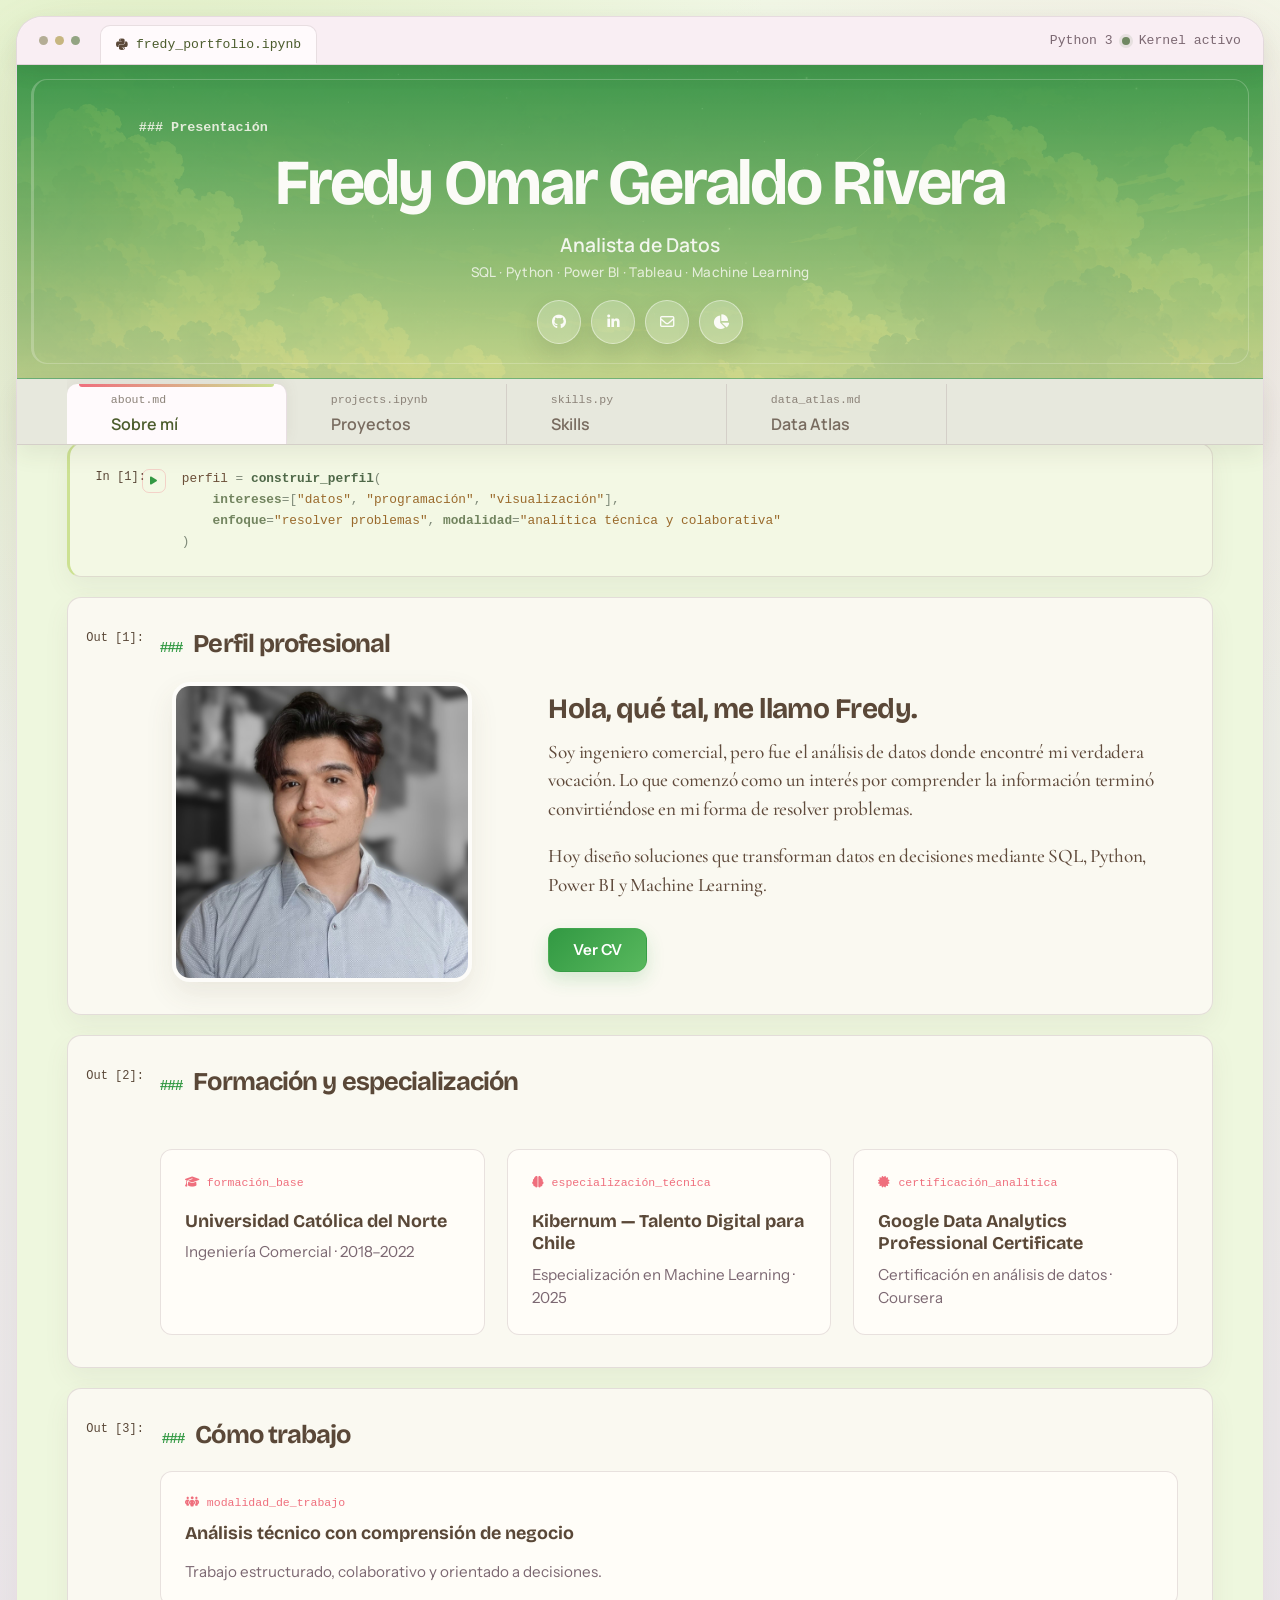
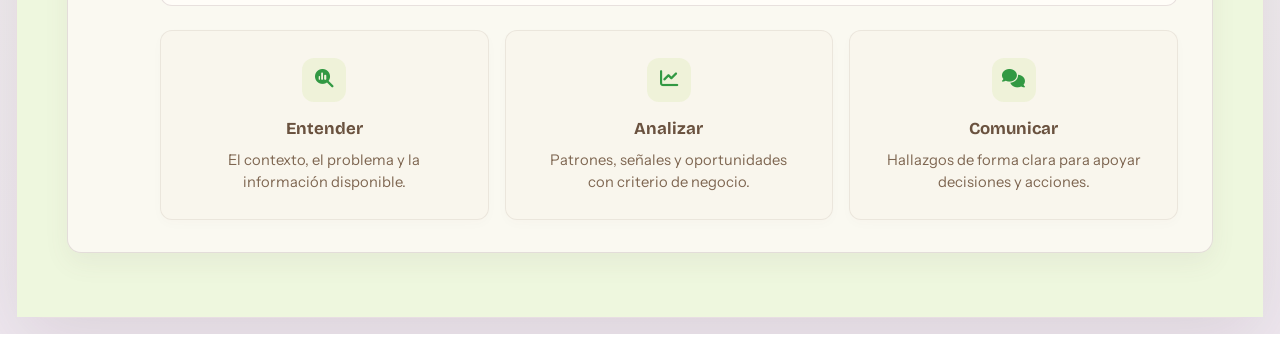
==== commit e196b228: "Update portfolio atlas and mobile polish" ====
--- a/portfolio.html
+++ b/portfolio.html
@@ -6,7 +6,7 @@
   <title>Fredy Geraldo | Data Portfolio</title>
   <meta
     name="description"
-    content="Portafolio de Fredy Geraldo, Analista de Datos con foco en SQL, Python, BI, automatización y machine learning aplicado."
+    content="Portafolio de Fredy Geraldo, Analista de Datos con foco en SQL, Python, BI, automatizaci&oacute;n y machine learning aplicado."
   />
 
   <link rel="preconnect" href="https://fonts.googleapis.com" />
@@ -53,11 +53,11 @@
   <header class="site-header" id="top">
     <div class="container nav-shell">
       <div class="header-intro">
-        <span class="header-markdown-heading" aria-hidden="true">### Presentación</span>
+        <span class="header-markdown-heading" aria-hidden="true">### Presentaci&oacute;n</span>
         <strong>Fredy Omar Geraldo Rivera</strong>
         <p class="header-professional-copy">
           <span>Analista de Datos</span>
-          <small>SQL · Python · Power BI · Tableau · Machine Learning</small>
+          <small>SQL &middot; Python &middot; Power BI &middot; Tableau &middot; Machine Learning</small>
         </p>
         <div class="header-contact-icons" aria-label="Enlaces principales">
           <a
@@ -81,7 +81,7 @@
           </a>
 
           <a
-            href="mailto:fredy.geraldo.r@gmail.com"
+            href="mailto:fredy.geraldo.r@gmail.com?subject=Contacto%20desde%20tu%20portafolio%20profesional&amp;body=Hola%20Fredy%2C%0D%0A%0D%0AVisit%C3%A9%20tu%20portafolio%20profesional%20y%20me%20gustar%C3%ADa%20conversar%20contigo%20sobre%20una%20oportunidad.%0D%0A%0D%0ANombre%3A%0D%0AEmpresa%20u%20organizaci%C3%B3n%3A%0D%0AMotivo%20del%20contacto%3A%0D%0ADetalles%20del%20proyecto%20u%20oportunidad%3A%0D%0A%0D%0AQuedo%20atento%2Fa%20a%20tu%20respuesta.%0D%0A%0D%0ASaludos%2C"
             class="header-contact-icon"
             aria-label="Gmail"
           >
@@ -107,7 +107,7 @@
       <nav class="section-switcher" aria-label="Secciones principales">
         <button class="section-switcher-btn is-active" type="button" data-panel-target="about">
           <span class="section-file-name" aria-hidden="true">about.md</span>
-          <span>Sobre mí</span>
+          <span>Sobre m&iacute;</span>
         </button>
         <button class="section-switcher-btn" type="button" data-panel-target="projects">
           <span class="section-file-name" aria-hidden="true">projects.ipynb</span>
@@ -117,6 +117,10 @@
           <span class="section-file-name" aria-hidden="true">skills.py</span>
           <span>Skills</span>
         </button>
+        <button class="section-switcher-btn" type="button" data-panel-target="resources">
+          <span class="section-file-name" aria-hidden="true">data_atlas.md</span>
+          <span>Data Atlas</span>
+        </button>
       </nav>
     </div>
   </div>
@@ -129,8 +133,8 @@
           <div class="notebook-cell notebook-code-cell" data-cell-label="In [1]:" aria-hidden="true">
             <span class="notebook-run-control"><i class="fa-solid fa-play"></i></span>
             <pre><code><span class="code-variable">perfil</span> <span class="code-punctuation">=</span> <span class="code-function">construir_perfil</span><span class="code-punctuation">(</span>
-    <span class="code-argument">intereses</span><span class="code-punctuation">=</span><span class="code-punctuation">[</span><span class="code-string">"datos"</span><span class="code-punctuation">,</span> <span class="code-string">"programación"</span><span class="code-punctuation">,</span> <span class="code-string">"visualización"</span><span class="code-punctuation">],</span>
-    <span class="code-argument">enfoque</span><span class="code-punctuation">=</span><span class="code-string">"resolver problemas"</span><span class="code-punctuation">,</span> <span class="code-argument">modalidad</span><span class="code-punctuation">=</span><span class="code-string">"analítica técnica y colaborativa"</span>
+    <span class="code-argument">intereses</span><span class="code-punctuation">=</span><span class="code-punctuation">[</span><span class="code-string">"datos"</span><span class="code-punctuation">,</span> <span class="code-string">"programaci&oacute;n"</span><span class="code-punctuation">,</span> <span class="code-string">"visualizaci&oacute;n"</span><span class="code-punctuation">],</span>
+    <span class="code-argument">enfoque</span><span class="code-punctuation">=</span><span class="code-string">"resolver problemas"</span><span class="code-punctuation">,</span> <span class="code-argument">modalidad</span><span class="code-punctuation">=</span><span class="code-string">"anal&iacute;tica t&eacute;cnica y colaborativa"</span>
 <span class="code-punctuation">)</span></code></pre>
           </div>
 
@@ -150,16 +154,26 @@
               </div>
 
               <div class="about-intro-copy">
-                <h2>Hola, qué tal, me llamo Fredy.</h2>
+                <h2>Hola, qu&eacute; tal, me llamo Fredy.</h2>
                 <p>
-                  Soy ingeniero comercial, pero fue el análisis de datos donde encontré mi verdadera
-                  vocación. Lo que comenzó como un interés por comprender la información terminó
-                  convirtiéndose en mi forma de resolver problemas.
+                  Soy ingeniero comercial, pero fue el an&aacute;lisis de datos donde encontr&eacute; mi verdadera
+                  vocaci&oacute;n. Lo que comenz&oacute; como un inter&eacute;s por comprender la informaci&oacute;n termin&oacute;
+                  convirti&eacute;ndose en mi forma de resolver problemas.
                 </p>
                 <p>
-                  Hoy diseño soluciones que transforman datos en decisiones mediante SQL, Python,
+                  Hoy dise&ntilde;o soluciones que transforman datos en decisiones mediante SQL, Python,
                   Power BI y Machine Learning.
                 </p>
+                <div class="about-intro-actions">
+                  <a
+                    href="cv/CV_FREDY_GERALDO.pdf"
+                    class="btn btn-secondary"
+                    target="_blank"
+                    rel="noopener noreferrer"
+                  >
+                    Ver CV
+                  </a>
+                </div>
               </div>
             </div>
           </div>
@@ -167,20 +181,26 @@
           <div class="about-sheet-right notebook-cell notebook-output-cell education-output" data-cell-label="Out [2]:">
             <div class="markdown-section-title markdown-h3">
               <span aria-hidden="true">###</span>
-              <h2>Formación y especialización</h2>
+              <h2>Formaci&oacute;n y especializaci&oacute;n</h2>
             </div>
 
             <div class="profile-output-grid profile-output-grid--education">
               <article class="profile-output-item">
-                <span class="profile-output-label"><i class="fa-solid fa-graduation-cap"></i> formación_base</span>
-                <h3>Universidad Católica del Norte</h3>
-                <p>Ingeniería Comercial · 2018–2023</p>
+                <span class="profile-output-label"><i class="fa-solid fa-graduation-cap"></i> formaci&oacute;n_base</span>
+                <h3>Universidad Cat&oacute;lica del Norte</h3>
+                <p>Ingenier&iacute;a Comercial &middot; 2018&ndash;2022</p>
               </article>
 
               <article class="profile-output-item">
-                <span class="profile-output-label"><i class="fa-solid fa-brain"></i> especialización_técnica</span>
-                <h3>Kibernum — Talento Digital para Chile</h3>
-                <p>Especialización en Machine Learning · 2025</p>
+                <span class="profile-output-label"><i class="fa-solid fa-brain"></i> especializaci&oacute;n_t&eacute;cnica</span>
+                <h3>Kibernum &mdash; Talento Digital para Chile</h3>
+                <p>Especializaci&oacute;n en Machine Learning &middot; 2025</p>
+              </article>
+
+              <article class="profile-output-item">
+                <span class="profile-output-label"><i class="fa-solid fa-certificate"></i> certificaci&oacute;n_anal&iacute;tica</span>
+                <h3>Google Data Analytics Professional Certificate</h3>
+                <p>Certificaci&oacute;n en an&aacute;lisis de datos &middot; Coursera</p>
               </article>
             </div>
           </div>
@@ -188,13 +208,13 @@
           <section class="about-methodology notebook-cell notebook-output-cell" data-cell-label="Out [3]:">
             <div class="markdown-section-title markdown-h3">
               <span aria-hidden="true">###</span>
-              <h2>Cómo trabajo</h2>
+              <h2>C&oacute;mo trabajo</h2>
             </div>
 
             <article class="work-mode-summary">
-              <span class="profile-output-label"><i class="fa-solid fa-people-group"></i> modalidad_de_trabajo</span>
               <div>
-                <h3>Análisis técnico con comprensión de negocio</h3>
+                <span class="profile-output-label"><i class="fa-solid fa-people-group"></i> modalidad_de_trabajo</span>
+                <h3>An&aacute;lisis t&eacute;cnico con comprensi&oacute;n de negocio</h3>
                 <p>Trabajo estructurado, colaborativo y orientado a decisiones.</p>
               </div>
             </article>
@@ -203,13 +223,13 @@
               <article class="about-focus-card">
                 <div class="about-focus-icon"><i class="fa-solid fa-magnifying-glass-chart"></i></div>
                 <h4>Entender</h4>
-                <p>El contexto, el problema y la información disponible.</p>
+                <p>El contexto, el problema y la informaci&oacute;n disponible.</p>
               </article>
 
               <article class="about-focus-card">
                 <div class="about-focus-icon"><i class="fa-solid fa-chart-line"></i></div>
                 <h4>Analizar</h4>
-                <p>Patrones, señales y oportunidades con criterio de negocio.</p>
+                <p>Patrones, se&ntilde;ales y oportunidades con criterio de negocio.</p>
               </article>
 
               <article class="about-focus-card">
@@ -230,7 +250,7 @@
             <span class="notebook-run-control"><i class="fa-solid fa-play"></i></span>
             <pre><code><span class="code-variable">datos_entrada</span> <span class="code-punctuation">=</span> <span class="code-punctuation">{</span>
   <span class="code-string">"fuentes"</span><span class="code-punctuation">:</span> <span class="code-punctuation">[</span><span class="code-string">"CSV"</span><span class="code-punctuation">,</span> <span class="code-string">"bases de datos"</span><span class="code-punctuation">,</span> <span class="code-string">"registros"</span><span class="code-punctuation">],</span>
-  <span class="code-string">"estado"</span><span class="code-punctuation">:</span> <span class="code-string">"desordenado"</span><span class="code-punctuation">,</span> <span class="code-string">"objetivo"</span><span class="code-punctuation">:</span> <span class="code-string">"convertir información en decisiones"</span>
+  <span class="code-string">"estado"</span><span class="code-punctuation">:</span> <span class="code-string">"desordenado"</span><span class="code-punctuation">,</span> <span class="code-string">"objetivo"</span><span class="code-punctuation">:</span> <span class="code-string">"convertir informaci&oacute;n en decisiones"</span>
 <span class="code-punctuation">}</span></code></pre>
           </div>
 
@@ -248,37 +268,37 @@
             <span class="project-filter-label">Filtrar salida por:</span>
             <div class="project-filters" aria-label="Filtros de proyectos">
               <button class="project-filter-btn is-active" type="button" data-filter="all">Todos</button>
-              <span class="project-filter-separator" aria-hidden="true">·</span>
+              <span class="project-filter-separator" aria-hidden="true">&middot;</span>
               <button class="project-filter-btn" type="button" data-filter="sql">SQL</button>
-              <span class="project-filter-separator" aria-hidden="true">·</span>
+              <span class="project-filter-separator" aria-hidden="true">&middot;</span>
               <button class="project-filter-btn" type="button" data-filter="python">Python</button>
-              <span class="project-filter-separator" aria-hidden="true">·</span>
+              <span class="project-filter-separator" aria-hidden="true">&middot;</span>
               <button class="project-filter-btn" type="button" data-filter="ml">Machine Learning</button>
-              <span class="project-filter-separator" aria-hidden="true">·</span>
-              <button class="project-filter-btn" type="button" data-filter="viz">Visualización</button>
+              <span class="project-filter-separator" aria-hidden="true">&middot;</span>
+              <button class="project-filter-btn" type="button" data-filter="viz">Visualizaci&oacute;n</button>
             </div>
           </div>
 
           <div class="projects-structure-grid projects-structure-grid--main notebook-cell notebook-output-cell" data-cell-label="Out [4]:">
             <button class="project-structure-card project-card-button" type="button" data-project="credit-risk" data-filters="sql python viz">
               <div class="project-structure-media">
-                <img src="project-images/project-fraud-monitoring.png" alt="Miniatura análisis de riesgo crediticio" />
+                <img src="project-images/project-fraud-monitoring.png" alt="Miniatura an&aacute;lisis de riesgo crediticio" />
               </div>
               <div class="project-structure-body">
-                <p class="case-kicker">SQL · Python · Visualización</p>
-                <h3>Análisis de riesgo crediticio</h3>
+                <p class="case-kicker">SQL &middot; Python &middot; Visualizaci&oacute;n</p>
+                <h3>An&aacute;lisis de riesgo crediticio</h3>
                 <p>Apoyo visual para evaluar solicitudes, riesgo e historial crediticio.</p>
               </div>
             </button>
 
             <button class="project-structure-card project-card-button" type="button" data-project="breast-cancer" data-filters="python ml viz">
               <div class="project-structure-media">
-                <img src="project-images/project-breast-cancer.png" alt="Miniatura cáncer de mama" />
+                <img src="project-images/project-breast-cancer.png" alt="Miniatura c&aacute;ncer de mama" />
               </div>
               <div class="project-structure-body">
-                <p class="case-kicker">Python · ML</p>
-                <h3>Detector de cáncer de mama</h3>
-                <p>Clasificación clínica para apoyar una lectura diagnóstica más clara.</p>
+                <p class="case-kicker">Python &middot; ML</p>
+                <h3>Modelo predictivo de tumores mamarios</h3>
+                <p>Clasificaci&oacute;n cl&iacute;nica para apoyar una lectura m&aacute;s clara de los casos.</p>
               </div>
             </button>
           </div>
@@ -301,7 +321,7 @@
             <div class="skills-heading-copy">
               <div class="markdown-section-title markdown-h2">
                 <span aria-hidden="true">##</span>
-                <h2 class="projects-main-title">Cómo trabajo</h2>
+                <h2 class="projects-main-title">C&oacute;mo trabajo</h2>
               </div>
             </div>
           </div>
@@ -309,9 +329,9 @@
           <div class="project-filter-row skills-filter-row">
             <span class="project-filter-label">Filtrar habilidades por:</span>
             <div class="skills-filters" aria-label="Tipos de habilidades">
-              <button class="skills-filter-btn is-active" type="button" data-skills-filter="technical">Técnico</button>
-              <span class="project-filter-separator" aria-hidden="true">·</span>
-              <button class="skills-filter-btn" type="button" data-skills-filter="soft">Comunicación</button>
+              <button class="skills-filter-btn is-active" type="button" data-skills-filter="technical">T&eacute;cnico</button>
+              <span class="project-filter-separator" aria-hidden="true">&middot;</span>
+              <button class="skills-filter-btn" type="button" data-skills-filter="soft">Comunicaci&oacute;n</button>
             </div>
           </div>
 
@@ -320,7 +340,7 @@
               <div class="skills-groups-grid">
                 <article class="skill-group-card">
                   <h3>Manejo de datos</h3>
-                  <p class="skill-group-copy">Herramientas base para preparar, consultar y organizar información analítica.</p>
+                  <p class="skill-group-copy">Herramientas base para preparar, consultar y organizar informaci&oacute;n anal&iacute;tica.</p>
                   <div class="skill-tile-grid">
                     <div class="skill-tile">
                       <i class="devicon-python-plain"></i>
@@ -338,8 +358,8 @@
                 </article>
 
                 <article class="skill-group-card">
-                  <h3>Estructuración de datos</h3>
-                  <p class="skill-group-copy">Recursos orientados a limpieza, modelado analítico y preparación técnica.</p>
+                  <h3>Estructuraci&oacute;n de datos</h3>
+                  <p class="skill-group-copy">Recursos orientados a limpieza, modelado anal&iacute;tico y preparaci&oacute;n t&eacute;cnica.</p>
                   <div class="skill-tile-grid">
                     <div class="skill-tile">
                       <i class="devicon-pandas-original"></i>
@@ -361,8 +381,8 @@
                 </article>
 
                 <article class="skill-group-card">
-                  <h3>Visualización y herramientas</h3>
-                  <p class="skill-group-copy">Soluciones que utilizo para convertir análisis en reportes y productos visibles.</p>
+                  <h3>Visualizaci&oacute;n y herramientas</h3>
+                  <p class="skill-group-copy">Soluciones que utilizo para convertir an&aacute;lisis en reportes y productos visibles.</p>
                   <div class="skill-tile-grid">
                     <div class="skill-tile">
                       <i class="fa-solid fa-chart-column"></i>
@@ -388,7 +408,7 @@
             <div class="skills-panel" data-skills-panel="soft" hidden>
               <div class="skills-groups-grid skills-groups-grid--soft">
                 <article class="skill-group-card">
-                  <h3>Comunicación con equipos</h3>
+                  <h3>Comunicaci&oacute;n con equipos</h3>
                   <p class="skill-group-copy">Canales y recursos que uso para coordinar avances, exponer ideas y compartir hallazgos.</p>
                   <div class="skill-tile-grid">
                     <div class="skill-tile">
@@ -407,7 +427,7 @@
                 </article>
 
                 <article class="skill-group-card">
-                  <h3>Gestión y seguimiento</h3>
+                  <h3>Gesti&oacute;n y seguimiento</h3>
                   <p class="skill-group-copy">Herramientas para ordenar tareas, hitos y visibilidad dentro del trabajo colaborativo.</p>
                   <div class="skill-tile-grid">
                     <div class="skill-tile">
@@ -440,7 +460,7 @@
                 href="https://www4.esigner.cl:8543/EsignerValidar/web/viewer.html?file=documentos/1730740420380.pdf"
                 target="_blank"
                 rel="noopener noreferrer"
-                aria-label="Ver validación UCN Ciencias Empresariales"
+                aria-label="Ver validaci&oacute;n UCN Ciencias Empresariales"
               >
                 <img src="img/ucn.png" alt="UCN Ciencias Empresariales" class="logo-pill-image" />
               </a>
@@ -469,6 +489,98 @@
         </div>
       </section>
     </section>
+
+    <section class="content-panel" id="panel-resources" data-panel="resources" hidden>
+      <section class="section section-soft">
+        <div class="container">
+          <div class="atlas-layout notebook-cell notebook-output-cell atlas-layout--plain" data-cell-label="">
+            <button
+              class="atlas-mobile-filters-toggle"
+              type="button"
+              data-atlas-filters-toggle
+              aria-expanded="false"
+              aria-controls="atlas-sidebar"
+            >
+              <i class="fa-solid fa-sliders"></i>
+              <span>Filtros</span>
+            </button>
+
+            <aside class="atlas-sidebar" id="atlas-sidebar" aria-label="Filtros de Data Atlas">
+              <div class="atlas-sidebar-card">
+                <div class="atlas-sidebar-section">
+                  <label class="atlas-search-label" for="atlas-search">Buscar nota</label>
+                  <div class="atlas-search-shell">
+                    <i class="fa-solid fa-magnifying-glass" aria-hidden="true"></i>
+                    <input
+                      id="atlas-search"
+                      class="atlas-search-input"
+                      type="search"
+                      placeholder="Buscar por t&iacute;tulo, resumen o etiqueta"
+                      data-atlas-search
+                    />
+                    <button class="atlas-search-clear" type="button" data-atlas-clear-search aria-label="Limpiar b&uacute;squeda" hidden>
+                      <i class="fa-solid fa-xmark" aria-hidden="true"></i>
+                    </button>
+                  </div>
+                </div>
+
+                <div class="atlas-sidebar-section">
+                  <p class="atlas-filter-title">Contenido a recordar</p>
+                  <details class="atlas-memory-dropdown">
+                    <summary data-atlas-memory-summary>Seleccionar categor&iacute;as</summary>
+                    <div class="atlas-memory-list" data-atlas-memory-list></div>
+                  </details>
+                </div>
+
+                <div class="atlas-sidebar-section">
+                  <p class="atlas-filter-title">Complejidad tem&aacute;tica</p>
+                  <div class="atlas-complexity-list" data-atlas-complexity-list></div>
+                </div>
+
+                <button class="atlas-clear-filters" type="button" data-atlas-clear-filters>
+                  Limpiar filtros
+                </button>
+              </div>
+            </aside>
+
+            <div class="atlas-content">
+              <div class="atlas-inline-header">
+                <div class="markdown-section-title markdown-h2">
+                  <span aria-hidden="true">##</span>
+                  <h2 class="projects-main-title">Data Atlas</h2>
+                </div>
+                <p class="notebook-section-lead">Para refrescar la memoria, siempre se puede buscar informaci&oacute;n aqu&iacute;.</p>
+              </div>
+
+              <div class="atlas-toolbar">
+                <div>
+                  <p class="atlas-toolbar-label" data-atlas-current-category>Todo el atlas</p>
+                  <p class="atlas-toolbar-count"><span data-atlas-results-count>0</span> resultados encontrados</p>
+                </div>
+
+                <label class="atlas-sort">
+                  <span>Ordenar por</span>
+                  <select data-atlas-sort>
+                    <option value="recent">M&aacute;s recientes</option>
+                    <option value="oldest">M&aacute;s antiguos</option>
+                    <option value="alpha">Orden alfab&eacute;tico</option>
+                  </select>
+                </label>
+              </div>
+
+              <div class="atlas-grid" data-atlas-grid></div>
+              <div class="atlas-pagination" data-atlas-pagination></div>
+
+              <div class="atlas-empty-state" data-atlas-empty-state hidden>
+                <i class="fa-regular fa-folder-open" aria-hidden="true"></i>
+                <h3>Sin coincidencias por ahora</h3>
+                <p>Prueba otra b&uacute;squeda o ajusta los filtros para volver a explorar el atlas.</p>
+              </div>
+            </div>
+          </div>
+        </div>
+      </section>
+    </section>
   </main>
 
   </div>
@@ -496,9 +608,9 @@
           </div>
 
           <div class="project-modal-copy">
-            <p class="case-kicker" id="project-modal-kicker">Categoría</p>
+            <p class="case-kicker" id="project-modal-kicker">Categor&iacute;a</p>
             <h3 id="project-modal-title">Proyecto</h3>
-            <p id="project-modal-description">Descripción</p>
+            <p id="project-modal-description">Descripci&oacute;n</p>
 
             <div class="project-modal-tags" id="project-modal-tags"></div>
 
@@ -520,6 +632,45 @@
     </div>
   </div>
 
+  <div class="atlas-note-modal" id="atlas-note-modal" aria-hidden="true">
+    <div class="atlas-note-backdrop" data-close-atlas-note></div>
+    <aside class="atlas-note-panel" role="dialog" aria-modal="true" aria-labelledby="atlas-note-title">
+      <div class="atlas-note-panel-topbar">
+        <div class="notebook-window-dots" aria-hidden="true"><span></span><span></span><span></span></div>
+        <span><i class="fa-solid fa-book-open"></i> data_atlas_note.md</span>
+        <button class="atlas-note-close" type="button" aria-label="Cerrar nota" data-close-atlas-note>
+          <i class="fa-solid fa-xmark"></i>
+        </button>
+      </div>
+
+      <div class="atlas-note-body">
+        <div class="atlas-note-meta">
+          <span class="case-kicker" id="atlas-note-kicker">Tema</span>
+          <div class="atlas-note-meta-grid">
+            <div id="atlas-note-level-badge"></div>
+            <span id="atlas-note-reading-time">Lectura</span>
+            <span id="atlas-note-updated-at">Actualizado</span>
+          </div>
+        </div>
+
+        <h2 id="atlas-note-title">Nota</h2>
+        <p class="atlas-note-summary" id="atlas-note-summary">Resumen de la nota</p>
+
+        <div class="atlas-note-tags" id="atlas-note-tags"></div>
+        <div class="atlas-note-sections" id="atlas-note-sections"></div>
+
+        <section class="atlas-note-related">
+          <div class="markdown-section-title markdown-h3">
+            <span aria-hidden="true">###</span>
+            <h2>Notas relacionadas</h2>
+          </div>
+          <div class="atlas-related-grid" id="atlas-related-grid"></div>
+        </section>
+      </div>
+    </aside>
+  </div>
+
   <script src="script.js"></script>
 </body>
 </html>
+
--- a/style.css
+++ b/style.css
@@ -752,8 +752,9 @@
   margin-bottom: 12px;
   padding: 8px 14px;
   border-radius: 999px;
-  background: rgba(209, 174, 138, 0.68);
-  color: #f8f8f2;
+  border: 1px solid rgba(239, 111, 125, 0.24);
+  background: linear-gradient(135deg, rgba(255, 255, 255, 0.96), rgba(247, 212, 227, 0.96));
+  color: #c43d55;
   font-size: 0.76rem;
   font-weight: 700;
   letter-spacing: 0.08em;
@@ -886,6 +887,12 @@
   line-height: 1.5;
 }
 
+.about-intro-actions {
+  display: flex;
+  justify-content: center;
+  margin-top: 16px;
+}
+
 .about-side-stack {
   display: grid;
   gap: 28px;
@@ -989,12 +996,19 @@
   place-items: center;
   border-radius: 12px;
   margin-bottom: 14px;
-  background: rgba(151, 171, 127, 0.15);
-  color: #506640;
+  background: rgba(204, 225, 146, 0.22);
+  color: #329943;
+  transition: transform 0.3s ease, color 0.3s ease, background 0.3s ease;
 }
 
 .about-focus-icon i {
   font-size: 1.15rem;
+}
+
+.about-focus-card:hover .about-focus-icon {
+  background: rgba(247, 212, 227, 0.34);
+  color: #ef6f7d;
+  transform: translateY(-2px);
 }
 
 .about-focus-card h4 {
@@ -1075,14 +1089,16 @@
 }
 
 .btn-secondary {
-  background: rgba(255, 255, 255, 0.5);
-  border: 1px solid rgba(143, 119, 96, 0.15);
-  color: var(--text);
+  background: linear-gradient(135deg, #329943, #58b85d);
+  border: 1px solid rgba(50, 153, 67, 0.22);
+  color: #ffffff;
+  box-shadow: 0 8px 18px rgba(50, 153, 67, 0.18);
 }
 
 .btn-secondary:hover {
-  background: rgba(255, 255, 255, 0.85);
-  border-color: rgba(143, 119, 96, 0.3);
+  background: linear-gradient(135deg, #2c8b3d, #4faa58);
+  border-color: rgba(50, 153, 67, 0.35);
+  color: #ffffff;
   transform: translateY(-2px);
 }
 
@@ -1474,7 +1490,7 @@
 }
 
 .credentials-copy h3 {
-  color: var(--text);
+  color: #5a4838;
   font-size: 0.85rem;
   font-weight: 700;
   letter-spacing: 0.14em;
@@ -1723,13 +1739,13 @@
 
 .skill-tile i {
   font-size: 2.2rem;
-  color: #7a5f46;
+  color: #329943;
   transition: transform 0.3s ease, color 0.3s ease;
 }
 
 .skill-tile:hover i {
   transform: scale(1.1);
-  color: var(--surface-2);
+  color: #ef6f7d;
 }
 
 .skill-tile span {
@@ -1800,7 +1816,7 @@
 .project-modal-close:hover {
   background: rgba(255, 255, 255, 0.95);
   transform: rotate(90deg);
-  color: #7f4b18;
+  color: #ef6f7d;
 }
 
 .project-modal-carousel {
@@ -1874,9 +1890,9 @@
 .project-modal-tags span {
   padding: 6px 12px;
   border-radius: 999px;
-  background: rgba(151, 171, 127, 0.12);
-  border: 1px solid rgba(151, 171, 127, 0.2);
-  color: #506640;
+  background: linear-gradient(135deg, rgba(255, 255, 255, 0.96), rgba(247, 212, 227, 0.94));
+  border: 1px solid rgba(239, 111, 125, 0.24);
+  color: #c43d55;
   font-weight: 600;
   font-size: 0.85rem;
 }
@@ -1917,18 +1933,18 @@
 }
 
 .project-modal-actions .btn-primary {
-  background: var(--surface-2);
+  background: linear-gradient(135deg, #ef6f7d, #d94a72);
   color: white;
   font-weight: 600;
   border-radius: 12px;
   padding: 12px 24px;
-  box-shadow: 0 8px 24px rgba(151, 171, 127, 0.3);
+  box-shadow: 0 10px 24px rgba(217, 74, 114, 0.24);
   transition: var(--transition-smooth);
 }
 
 .project-modal-actions .btn-primary:hover {
-  background: #7a8e63;
-  box-shadow: 0 12px 30px rgba(151, 171, 127, 0.45);
+  background: linear-gradient(135deg, #e45c7a, #c73d66);
+  box-shadow: 0 12px 30px rgba(217, 74, 114, 0.32);
   transform: translateY(-2px);
 }
 
@@ -1944,9 +1960,9 @@
 }
 
 .project-modal-arrow:hover:not(:disabled) {
-  background: var(--surface-2);
+  background: #329943;
   color: white;
-  border-color: var(--surface-2);
+  border-color: #329943;
   transform: scale(1.05);
 }
 
@@ -2339,24 +2355,25 @@
 
 /* Notebook visual experiment for portfolio.html */
 .portfolio-notebook {
-  --notebook-bg: #e8eadf;
-  --notebook-surface: #fbf9f3;
-  --notebook-surface-soft: #f1eee5;
-  --notebook-border: rgba(91, 76, 61, 0.14);
-  --notebook-ink: #574638;
-  --notebook-muted: #806f61;
-  --notebook-green: #839571;
-  --notebook-green-dark: #596b4c;
-  --notebook-green-soft: #dfe7d5;
-  --notebook-accent: #c9ad75;
-  --notebook-code-bg: #edf0e8;
-  --notebook-shadow: 0 24px 70px rgba(73, 63, 50, 0.12);
+  --notebook-bg: #eef7de;
+  --notebook-surface: #fffafc;
+  --notebook-surface-soft: #f9eef3;
+  --notebook-border: rgba(129, 94, 105, 0.18);
+  --notebook-ink: #4c5c2d;
+  --notebook-muted: #7c6872;
+  --notebook-green: #cce192;
+  --notebook-green-dark: #329943;
+  --notebook-green-soft: #f7d4e3;
+  --notebook-accent: #ef6f7d;
+  --notebook-code-bg: #f3f8e4;
+  --notebook-shadow: 0 24px 70px rgba(109, 88, 95, 0.14);
   --notebook-radius: 26px;
   --container: 1420px;
   padding: 16px 0;
   background:
-    radial-gradient(circle at 12% 8%, rgba(151, 171, 127, 0.18), transparent 30%),
-    linear-gradient(180deg, #eef0e7, #e5e5d8);
+    radial-gradient(circle at 12% 8%, rgba(181, 217, 108, 0.28), transparent 30%),
+    radial-gradient(circle at 88% 14%, rgba(247, 212, 227, 0.34), transparent 24%),
+    linear-gradient(180deg, #f3fae8, #efe8f0);
 }
 
 .notebook-app {
@@ -2440,7 +2457,7 @@
 
 .notebook-file-tab i,
 .project-modal-topbar i {
-  color: var(--notebook-green-dark);
+  color: #5a4838;
 }
 
 .notebook-kernel {
@@ -2466,7 +2483,7 @@
   align-items: center;
   overflow: hidden;
   background:
-    linear-gradient(rgba(92, 112, 78, 0.76), rgba(104, 124, 89, 0.82)),
+    linear-gradient(rgba(50, 153, 67, 0.82), rgba(204, 225, 146, 0.74)),
     url("img/header.png") center 32% / cover no-repeat;
   border-bottom-color: rgba(255, 255, 255, 0.24);
 }
@@ -2492,8 +2509,8 @@
   padding: 6px 10px;
   border: 1px solid rgba(255, 255, 255, 0.34);
   border-radius: 999px;
-  background: rgba(250, 248, 240, 0.82);
-  color: #506342;
+  background: rgba(255, 255, 255, 0.9);
+  color: #329943;
   font-family: ui-monospace, SFMono-Regular, Menlo, Monaco, Consolas, "Liberation Mono", monospace;
   font-size: 0.7rem;
   letter-spacing: 0.12em;
@@ -2529,6 +2546,8 @@
 .portfolio-notebook .header-contact-icon {
   width: 44px;
   height: 44px;
+  background: rgba(255, 255, 255, 0.22);
+  border-color: rgba(255, 255, 255, 0.44);
 }
 
 .portfolio-notebook .section-switcher-wrap {
@@ -2578,11 +2597,11 @@
   color: var(--notebook-ink);
   background: var(--notebook-surface);
   border-radius: 10px 10px 0 0;
-  box-shadow: 0 -4px 14px rgba(91, 76, 61, 0.04);
+  box-shadow: 0 -4px 14px rgba(109, 88, 95, 0.08);
 }
 
 .portfolio-notebook .section-switcher-btn.is-active::before {
-  background: var(--notebook-green);
+  background: linear-gradient(90deg, var(--notebook-accent), var(--notebook-green));
 }
 
 .section-file-name {
@@ -2600,7 +2619,7 @@
 .portfolio-notebook .logo-pill:focus-visible,
 .portfolio-notebook .project-modal-close:focus-visible,
 .portfolio-notebook .project-modal-arrow:focus-visible {
-  outline: 3px solid rgba(89, 107, 76, 0.4);
+  outline: 3px solid rgba(239, 111, 125, 0.34);
   outline-offset: 3px;
 }
 
@@ -2625,7 +2644,7 @@
   border: 1px solid var(--notebook-border);
   border-radius: 20px;
   background: var(--notebook-surface);
-  box-shadow: 0 8px 24px rgba(91, 76, 61, 0.045);
+  box-shadow: 0 10px 26px rgba(109, 88, 95, 0.07);
 }
 
 .portfolio-notebook .notebook-cell::before {
@@ -2634,7 +2653,7 @@
   top: 32px;
   left: 12px;
   width: 64px;
-  color: var(--notebook-green-dark);
+  color: #5a4838;
   font-family: ui-monospace, SFMono-Regular, Menlo, Monaco, Consolas, "Liberation Mono", monospace;
   font-size: 0.75rem;
   line-height: 1.35;
@@ -2653,7 +2672,7 @@
 }
 
 .portfolio-notebook .notebook-markdown-cell {
-  border-left: 3px solid rgba(131, 149, 113, 0.68);
+  border-left: 3px solid rgba(239, 111, 125, 0.42);
 }
 
 .portfolio-notebook .notebook-code-cell {
@@ -2687,9 +2706,9 @@
   height: 24px;
   display: grid;
   place-items: center;
-  border: 1px solid rgba(89, 107, 76, 0.22);
+  border: 1px solid rgba(239, 111, 125, 0.28);
   border-radius: 7px;
-  color: var(--notebook-green-dark);
+  color: var(--notebook-accent);
   font-size: 0.58rem;
 }
 
@@ -2771,7 +2790,8 @@
   padding-top: 32px;
   border-radius: 18px;
   background: #fffdf8;
-  box-shadow: 0 7px 20px rgba(91, 76, 61, 0.045);
+  border: 1px solid rgba(239, 111, 125, 0.14);
+  box-shadow: 0 7px 20px rgba(109, 88, 95, 0.06);
 }
 
 .portfolio-notebook .project-card-button::before {
@@ -2779,7 +2799,7 @@
   position: absolute;
   top: 9px;
   left: 16px;
-  color: var(--notebook-green-dark);
+  color: var(--notebook-accent);
   font-family: ui-monospace, SFMono-Regular, Menlo, Monaco, Consolas, "Liberation Mono", monospace;
   font-size: 0.69rem;
   letter-spacing: 0.04em;
@@ -2787,7 +2807,7 @@
 
 .portfolio-notebook .project-card-button:hover {
   transform: translateY(-3px);
-  box-shadow: 0 12px 28px rgba(91, 76, 61, 0.09);
+  box-shadow: 0 14px 30px rgba(239, 111, 125, 0.14);
 }
 
 .portfolio-notebook .project-card-button:hover .project-structure-media img {
@@ -2818,7 +2838,7 @@
   padding: 32px 34px 32px 92px;
   border-radius: 20px;
   border-top-style: dashed;
-  background: var(--notebook-green-soft);
+  background: var(--notebook-surface);
 }
 
 .portfolio-notebook .project-modal-dialog {
@@ -3196,7 +3216,7 @@
 
 .markdown-section-title h2 {
   margin: 0;
-  color: var(--notebook-ink);
+  color: #5a4838;
   font-family: "Bricolage Grotesque", sans-serif;
   font-weight: 700;
   line-height: 1.08;
@@ -3351,14 +3371,14 @@
   align-items: center;
   gap: 8px;
   margin-bottom: 18px;
-  color: var(--notebook-green-dark);
+  color: var(--notebook-accent);
   font-family: ui-monospace, SFMono-Regular, Menlo, Monaco, Consolas, "Liberation Mono", monospace;
   font-size: 0.72rem;
 }
 
 .profile-output-item h3 {
   margin-bottom: 8px;
-  color: var(--notebook-ink);
+  color: #5a4838;
   font-family: "Bricolage Grotesque", sans-serif;
   font-size: 1.12rem;
   line-height: 1.25;
@@ -3392,7 +3412,8 @@
 }
 
 .portfolio-notebook #panel-projects .container,
-.portfolio-notebook #panel-skills .container {
+.portfolio-notebook #panel-skills .container,
+.portfolio-notebook #panel-resources .container {
   display: grid;
   gap: 20px;
 }
@@ -3420,7 +3441,7 @@
 
 .project-filter-label {
   flex: 0 0 auto;
-  color: var(--notebook-green-dark);
+  color: var(--notebook-accent);
   font-family: ui-monospace, SFMono-Regular, Menlo, Monaco, Consolas, "Liberation Mono", monospace;
   font-size: 0.78rem;
   font-weight: 600;
@@ -3437,7 +3458,7 @@
 
 .portfolio-notebook .project-filter-btn.is-active,
 .portfolio-notebook .skills-filter-btn.is-active {
-  color: var(--notebook-green-dark);
+  color: var(--notebook-accent);
   text-decoration: underline;
   text-decoration-thickness: 2px;
   text-underline-offset: 5px;
@@ -3473,6 +3494,117 @@
   margin-top: 0;
 }
 
+.resources-grid.notebook-cell,
+.resource-table-wrap.notebook-cell {
+  margin-top: 0;
+}
+
+.resources-grid {
+  display: grid;
+  grid-template-columns: repeat(3, minmax(0, 1fr));
+  gap: 20px;
+}
+
+.resource-card {
+  min-height: 100%;
+  padding: 24px;
+  border: 1px solid var(--notebook-border);
+  border-radius: 14px;
+  background: #fffdf8;
+}
+
+.resource-card h3 {
+  margin-bottom: 12px;
+  color: #5a4838;
+  font-family: "Bricolage Grotesque", sans-serif;
+  font-size: 1.2rem;
+  line-height: 1.2;
+}
+
+.resource-list {
+  display: grid;
+  gap: 10px;
+  color: var(--notebook-muted);
+  font-family: "Instrument Sans", sans-serif;
+  font-size: 0.95rem;
+  line-height: 1.55;
+  padding-left: 18px;
+}
+
+.resource-list strong {
+  color: #5a4838;
+}
+
+.resource-comparison {
+  display: grid;
+  gap: 14px;
+}
+
+.resource-comparison div {
+  padding: 16px 18px;
+  border: 1px solid rgba(239, 111, 125, 0.18);
+  border-radius: 12px;
+  background: linear-gradient(135deg, rgba(255, 255, 255, 0.98), rgba(247, 212, 227, 0.62));
+}
+
+.resource-comparison h4 {
+  margin-bottom: 8px;
+  color: #5a4838;
+  font-family: "Bricolage Grotesque", sans-serif;
+  font-size: 1rem;
+}
+
+.resource-comparison p {
+  color: var(--notebook-muted);
+  font-family: "Instrument Sans", sans-serif;
+  font-size: 0.94rem;
+  line-height: 1.55;
+}
+
+.resource-table-scroll {
+  overflow-x: auto;
+}
+
+.resource-table {
+  width: 100%;
+  border-collapse: collapse;
+  margin-top: 18px;
+  overflow: hidden;
+  border: 1px solid var(--notebook-border);
+  border-radius: 14px;
+  background: #fffdf8;
+}
+
+.resource-table th,
+.resource-table td {
+  padding: 16px 18px;
+  text-align: left;
+  vertical-align: top;
+  border-bottom: 1px solid var(--notebook-border);
+  color: var(--notebook-muted);
+  font-family: "Instrument Sans", sans-serif;
+  font-size: 0.95rem;
+  line-height: 1.5;
+}
+
+.resource-table th {
+  color: #5a4838;
+  font-family: "Manrope", sans-serif;
+  font-size: 0.86rem;
+  font-weight: 700;
+  letter-spacing: 0.04em;
+  background: rgba(204, 225, 146, 0.18);
+}
+
+.resource-table td:first-child {
+  color: #5a4838;
+  font-weight: 600;
+}
+
+.resource-table tbody tr:last-child td {
+  border-bottom: 0;
+}
+
 .portfolio-notebook .credentials-strip.notebook-cell::after {
   content: none;
 }
@@ -3482,6 +3614,860 @@
   font-weight: 600;
 }
 
+.notebook-section-lead--atlas {
+  max-width: 760px;
+}
+
+.atlas-layout.notebook-cell {
+  display: grid;
+  grid-template-columns: minmax(260px, 0.28fr) minmax(0, 0.72fr);
+  gap: 18px;
+  align-items: start;
+}
+
+.atlas-layout.notebook-cell::before {
+  content: none;
+}
+
+.atlas-layout--plain {
+  padding-top: 18px;
+}
+
+.atlas-layout--plain::after {
+  content: none;
+}
+
+.atlas-mobile-filters-toggle {
+  display: none;
+}
+
+.atlas-sidebar {
+  position: sticky;
+  top: 124px;
+}
+
+.atlas-sidebar-card {
+  display: grid;
+  gap: 14px;
+  padding: 16px;
+  border: 1px solid var(--notebook-border);
+  border-radius: 14px;
+  background: #fffdf8;
+  align-content: start;
+}
+
+.atlas-sidebar-section {
+  display: grid;
+  gap: 10px;
+}
+
+.atlas-search-label,
+.atlas-filter-title {
+  color: #5a4838;
+  font-family: "Manrope", sans-serif;
+  font-size: 0.82rem;
+  font-weight: 700;
+}
+
+.atlas-search-shell {
+  position: relative;
+  display: flex;
+  align-items: center;
+}
+
+.atlas-search-shell i {
+  position: absolute;
+  left: 14px;
+  color: var(--notebook-muted);
+  font-size: 0.85rem;
+}
+
+.atlas-search-input {
+  width: 100%;
+  min-height: 42px;
+  padding: 0 40px 0 38px;
+  border: 1px solid var(--notebook-border);
+  border-radius: 12px;
+  background: var(--notebook-surface);
+  color: #5a4838;
+  font: inherit;
+  appearance: none;
+  -webkit-appearance: none;
+}
+
+.atlas-search-input::-webkit-search-cancel-button,
+.atlas-search-input::-ms-clear,
+.atlas-search-input::-ms-reveal {
+  appearance: none;
+  -webkit-appearance: none;
+  display: none;
+}
+
+.atlas-search-clear {
+  position: absolute;
+  right: 10px;
+  width: 28px;
+  height: 28px;
+  border: 0;
+  border-radius: 999px;
+  background: rgba(239, 111, 125, 0.14);
+  color: var(--notebook-accent);
+  cursor: pointer;
+}
+
+.atlas-memory-dropdown {
+  border: 1px solid var(--notebook-border);
+  border-radius: 14px;
+  background: #fffdf8;
+  overflow: hidden;
+}
+
+.atlas-memory-dropdown summary {
+  list-style: none;
+  display: flex;
+  align-items: center;
+  justify-content: space-between;
+  gap: 12px;
+  padding: 12px 14px;
+  color: #5a4838;
+  font-family: "Manrope", sans-serif;
+  font-size: 0.88rem;
+  font-weight: 600;
+  cursor: pointer;
+}
+
+.atlas-memory-dropdown summary::-webkit-details-marker {
+  display: none;
+}
+
+.atlas-memory-dropdown summary::after {
+  content: "\f078";
+  font-family: "Font Awesome 6 Free";
+  font-weight: 900;
+  color: var(--notebook-muted);
+  transition: transform 0.2s ease;
+}
+
+.atlas-memory-dropdown[open] summary::after {
+  transform: rotate(180deg);
+}
+
+.atlas-memory-dropdown .atlas-memory-list {
+  padding: 0 14px 14px;
+  border-top: 1px solid rgba(143, 119, 96, 0.12);
+}
+
+.atlas-category-list,
+.atlas-type-list,
+.atlas-active-filters,
+.atlas-note-meta-grid,
+.atlas-note-tags {
+  display: flex;
+  flex-wrap: wrap;
+  gap: 10px;
+}
+
+.atlas-category-btn,
+.atlas-active-chip {
+  min-height: 38px;
+  padding: 8px 14px;
+  border: 1px solid rgba(239, 111, 125, 0.22);
+  border-radius: 999px;
+  background: linear-gradient(135deg, rgba(255, 255, 255, 0.96), rgba(247, 212, 227, 0.78));
+  color: #c43d55;
+  font-family: "Manrope", sans-serif;
+  font-size: 0.85rem;
+  font-weight: 600;
+  cursor: pointer;
+  transition: var(--transition-smooth);
+}
+
+.atlas-category-btn:hover,
+.atlas-category-btn.is-active,
+.atlas-active-chip {
+  border-color: rgba(239, 111, 125, 0.36);
+  box-shadow: 0 8px 18px rgba(239, 111, 125, 0.12);
+  transform: translateY(-1px);
+}
+
+.atlas-type-option {
+  display: inline-flex;
+  align-items: center;
+  gap: 10px;
+  padding: 8px 12px;
+  border: 1px solid var(--notebook-border);
+  border-radius: 12px;
+  background: #fffdf8;
+  color: var(--notebook-muted);
+  font-size: 0.88rem;
+}
+
+.atlas-type-option input {
+  accent-color: #ef6f7d;
+}
+
+.atlas-clear-filters {
+  min-height: 38px;
+  border: 1px dashed rgba(50, 153, 67, 0.36);
+  border-radius: 12px;
+  background: rgba(204, 225, 146, 0.12);
+  color: #329943;
+  font: inherit;
+  font-size: 0.9rem;
+  font-weight: 600;
+  cursor: pointer;
+}
+
+.atlas-content {
+  display: grid;
+  gap: 14px;
+}
+
+.atlas-inline-header {
+  display: grid;
+  gap: 8px;
+  padding-bottom: 2px;
+}
+
+.atlas-inline-header .projects-main-title {
+  font-size: clamp(2.3rem, 3.6vw, 3.1rem);
+}
+
+.atlas-inline-header .notebook-section-lead {
+  font-size: 0.94rem;
+  line-height: 1.45;
+  max-width: 56ch;
+}
+
+.atlas-active-filters {
+  display: none !important;
+}
+
+.atlas-memory-list,
+.atlas-complexity-list {
+  display: grid;
+  gap: 10px;
+}
+
+.atlas-complexity-list {
+  grid-template-columns: 1fr;
+}
+
+.atlas-memory-option,
+.atlas-complexity-option {
+  display: grid;
+  grid-template-columns: auto 1fr;
+  align-items: center;
+  gap: 10px;
+  padding: 10px 12px;
+  border: 1px solid var(--notebook-border);
+  border-radius: 14px;
+  background: #fffdf8;
+  cursor: pointer;
+  transition: var(--transition-smooth);
+}
+
+.atlas-memory-option:hover,
+.atlas-complexity-option:hover {
+  border-color: rgba(239, 111, 125, 0.26);
+  box-shadow: 0 10px 22px rgba(73, 63, 50, 0.06);
+}
+
+.atlas-memory-option input,
+.atlas-complexity-option input {
+  width: 18px;
+  height: 18px;
+  accent-color: #ef6f7d;
+}
+
+.atlas-memory-option span {
+  color: #7c6872;
+  font-family: "Manrope", sans-serif;
+  font-size: 0.86rem;
+  font-weight: 600;
+}
+
+.atlas-toolbar {
+  display: flex;
+  justify-content: space-between;
+  align-items: end;
+  gap: 14px;
+}
+
+.atlas-toolbar-label {
+  margin-bottom: 4px;
+  color: var(--notebook-accent);
+  font-family: ui-monospace, SFMono-Regular, Menlo, Monaco, Consolas, "Liberation Mono", monospace;
+  font-size: 0.76rem;
+  font-weight: 700;
+}
+
+.atlas-toolbar-count {
+  color: #5a4838;
+  font-family: "Bricolage Grotesque", sans-serif;
+  font-size: 1.18rem;
+  font-weight: 700;
+}
+
+.atlas-sort {
+  display: grid;
+  gap: 6px;
+  color: var(--notebook-muted);
+  font-size: 0.8rem;
+}
+
+.atlas-sort select {
+  min-height: 38px;
+  padding: 0 12px;
+  border: 1px solid var(--notebook-border);
+  border-radius: 12px;
+  background: var(--notebook-surface);
+  color: #5a4838;
+  font: inherit;
+}
+
+.atlas-grid {
+  display: grid;
+  grid-template-columns: repeat(3, minmax(0, 1fr));
+  gap: 16px;
+  align-items: stretch;
+}
+
+.atlas-pagination {
+  display: flex;
+  justify-content: center;
+  align-items: center;
+  flex-wrap: wrap;
+  gap: 10px;
+}
+
+.atlas-pagination button {
+  min-width: 42px;
+  min-height: 42px;
+  padding: 0 14px;
+  border: 1px solid var(--notebook-border);
+  border-radius: 12px;
+  background: #fffdf8;
+  color: #6a523f;
+  font: inherit;
+  font-weight: 600;
+  cursor: pointer;
+  transition: var(--transition-smooth);
+}
+
+.atlas-pagination button:hover:not(:disabled) {
+  border-color: rgba(239, 111, 125, 0.28);
+  box-shadow: 0 10px 20px rgba(73, 63, 50, 0.06);
+  transform: translateY(-1px);
+}
+
+.atlas-pagination button.is-active {
+  background: linear-gradient(135deg, rgba(255, 255, 255, 0.98), rgba(247, 212, 227, 0.86));
+  border-color: rgba(239, 111, 125, 0.34);
+  color: #c43d55;
+}
+
+.atlas-pagination button:disabled {
+  opacity: 0.45;
+  cursor: not-allowed;
+}
+
+.atlas-card {
+  min-height: 100%;
+  display: grid;
+  gap: 10px;
+  padding: 18px;
+  border: 1px solid var(--notebook-border);
+  border-radius: 16px;
+  background: #fffdf8;
+  text-align: left;
+  cursor: pointer;
+  transition: transform 220ms ease, border-color 220ms ease, box-shadow 220ms ease;
+}
+
+.atlas-card:hover {
+  transform: translateY(-4px);
+  border-color: rgba(239, 111, 125, 0.32);
+  box-shadow: 0 14px 28px rgba(73, 63, 50, 0.08);
+}
+
+.atlas-card-top {
+  display: flex;
+  justify-content: space-between;
+  gap: 14px;
+  align-items: start;
+}
+
+.atlas-card-icon {
+  width: 36px;
+  height: 36px;
+  display: grid;
+  place-items: center;
+  border-radius: 12px;
+  background: rgba(204, 225, 146, 0.2);
+  color: #329943;
+}
+
+.atlas-card-meta {
+  display: flex;
+  flex-wrap: wrap;
+  gap: 8px;
+}
+
+.atlas-card-meta span,
+.atlas-note-meta-grid span {
+  padding: 6px 10px;
+  border-radius: 999px;
+  background: rgba(204, 225, 146, 0.14);
+  color: #5a4838;
+  font-size: 0.75rem;
+  font-weight: 600;
+}
+
+.atlas-card h3,
+.atlas-empty-state h3,
+.atlas-note-panel h2,
+.atlas-related-card h3 {
+  color: #5a4838;
+  font-family: "Bricolage Grotesque", sans-serif;
+}
+
+.atlas-card-topic {
+  margin-bottom: 6px;
+  color: var(--notebook-accent);
+  font-family: ui-monospace, SFMono-Regular, Menlo, Monaco, Consolas, "Liberation Mono", monospace;
+  font-size: 0.68rem;
+  font-weight: 700;
+}
+
+.atlas-card h3 {
+  font-size: 0.98rem;
+  line-height: 1.14;
+}
+
+.atlas-card-summary,
+.atlas-note-summary,
+.atlas-empty-state p,
+.atlas-related-card p {
+  color: var(--notebook-muted);
+  font-family: "Instrument Sans", sans-serif;
+  line-height: 1.55;
+}
+
+.atlas-card-summary {
+  display: -webkit-box;
+  overflow: hidden;
+  -webkit-line-clamp: 2;
+  -webkit-box-orient: vertical;
+  min-height: 3.15em;
+  font-size: 0.9rem;
+}
+
+.atlas-card-tags {
+  display: flex;
+  flex-wrap: wrap;
+  gap: 6px;
+}
+
+.atlas-card-tags span,
+.atlas-note-tags span {
+  padding: 5px 9px;
+  border-radius: 999px;
+  border: 1px solid rgba(239, 111, 125, 0.2);
+  background: linear-gradient(135deg, rgba(255, 255, 255, 0.96), rgba(247, 212, 227, 0.82));
+  color: #c43d55;
+  font-size: 0.72rem;
+  font-weight: 600;
+}
+
+.atlas-card-footer {
+  display: flex;
+  justify-content: space-between;
+  align-items: center;
+  gap: 8px;
+  color: var(--notebook-muted);
+  font-size: 0.76rem;
+}
+
+.atlas-read-note {
+  color: var(--notebook-accent);
+  font-weight: 700;
+}
+
+.atlas-note-section--references ul {
+  margin: 12px 0 0;
+  padding-left: 18px;
+  display: grid;
+  gap: 10px;
+}
+
+.atlas-note-section--references li {
+  color: var(--notebook-muted);
+  font-family: "Instrument Sans", sans-serif;
+  font-size: 0.92rem;
+  line-height: 1.6;
+}
+
+.atlas-note-section--references a {
+  color: var(--notebook-accent);
+  word-break: break-word;
+}
+
+.atlas-empty-state {
+  padding: 42px 26px;
+  border: 1px dashed var(--notebook-border);
+  border-radius: 16px;
+  text-align: center;
+  background: rgba(255, 253, 248, 0.78);
+}
+
+.atlas-empty-state i {
+  margin-bottom: 12px;
+  color: var(--notebook-accent);
+  font-size: 1.6rem;
+}
+
+.atlas-note-modal {
+  position: fixed;
+  inset: 0;
+  z-index: 96;
+  visibility: hidden;
+  opacity: 0;
+  transition: opacity 220ms ease, visibility 220ms ease;
+}
+
+.atlas-note-modal.is-open {
+  visibility: visible;
+  opacity: 1;
+}
+
+.atlas-note-backdrop {
+  position: absolute;
+  inset: 0;
+  background: rgba(44, 38, 32, 0.42);
+  backdrop-filter: blur(8px);
+}
+
+.atlas-note-panel {
+  position: absolute;
+  top: 0;
+  right: 0;
+  width: min(760px, 100%);
+  height: 100%;
+  display: grid;
+  grid-template-rows: auto 1fr;
+  background: var(--notebook-surface);
+  box-shadow: -18px 0 42px rgba(73, 63, 50, 0.12);
+  transform: translateX(100%);
+  transition: transform 260ms cubic-bezier(0.16, 1, 0.3, 1);
+}
+
+.atlas-note-modal.is-open .atlas-note-panel {
+  transform: translateX(0);
+}
+
+.atlas-note-panel-topbar {
+  display: flex;
+  align-items: center;
+  justify-content: space-between;
+  gap: 14px;
+  padding: 14px 18px;
+  border-bottom: 1px solid var(--notebook-border);
+  background: var(--notebook-surface-soft);
+  color: var(--notebook-muted);
+  font-family: ui-monospace, SFMono-Regular, Menlo, Monaco, Consolas, "Liberation Mono", monospace;
+  font-size: 0.76rem;
+}
+
+.atlas-note-close {
+  width: 38px;
+  height: 38px;
+  border: 1px solid rgba(239, 111, 125, 0.2);
+  border-radius: 999px;
+  background: rgba(255, 255, 255, 0.72);
+  color: var(--notebook-accent);
+  cursor: pointer;
+}
+
+.atlas-note-body {
+  overflow-y: auto;
+  display: grid;
+  gap: 20px;
+  padding: 26px 28px 34px;
+}
+
+.atlas-note-meta {
+  display: grid;
+  gap: 12px;
+}
+
+.atlas-note-panel h2 {
+  font-size: clamp(1.8rem, 3vw, 2.6rem);
+  line-height: 1;
+}
+
+.atlas-note-sections {
+  display: grid;
+  gap: 16px;
+}
+
+.atlas-note-section {
+  padding: 18px;
+  border: 1px solid var(--notebook-border);
+  border-radius: 14px;
+  background: #fffdf8;
+}
+
+.atlas-note-section h3 {
+  margin-bottom: 10px;
+  color: #5a4838;
+  font-family: "Bricolage Grotesque", sans-serif;
+}
+
+.atlas-note-section p,
+.atlas-note-section li {
+  color: var(--notebook-muted);
+  font-family: "Instrument Sans", sans-serif;
+  line-height: 1.6;
+}
+
+.atlas-note-section ul {
+  padding-left: 18px;
+  display: grid;
+  gap: 8px;
+}
+
+.atlas-note-example,
+.atlas-note-code,
+.atlas-note-best-practices,
+.atlas-note-related-links {
+  margin-top: 14px;
+  padding: 14px;
+  border-radius: 12px;
+  background: rgba(204, 225, 146, 0.12);
+}
+
+.atlas-note-code {
+  background: var(--notebook-code-bg);
+  font-family: ui-monospace, SFMono-Regular, Menlo, Monaco, Consolas, "Liberation Mono", monospace;
+  white-space: pre-wrap;
+}
+
+.atlas-note-table-wrap {
+  margin-top: 14px;
+  overflow-x: auto;
+  border: 1px solid rgba(143, 119, 96, 0.14);
+  border-radius: 14px;
+  background: #fffdf8;
+}
+
+.atlas-note-table {
+  width: 100%;
+  border-collapse: collapse;
+  min-width: 0;
+  table-layout: fixed;
+}
+
+.atlas-note-table th,
+.atlas-note-table td {
+  padding: 14px 16px;
+  text-align: left;
+  vertical-align: top;
+  border-bottom: 1px solid rgba(143, 119, 96, 0.14);
+  color: var(--notebook-muted);
+  font-family: "Instrument Sans", sans-serif;
+  line-height: 1.55;
+  white-space: normal;
+  overflow-wrap: anywhere;
+  word-break: break-word;
+}
+
+.atlas-note-table th {
+  background: #f7d4e3;
+  color: #5a4838;
+  font-family: "Bricolage Grotesque", sans-serif;
+  font-size: 0.98rem;
+}
+
+.atlas-note-table tbody tr:last-child td {
+  border-bottom: 0;
+}
+
+.atlas-note-table tbody tr:nth-child(even) td {
+  background: rgba(247, 212, 227, 0.12);
+}
+
+.atlas-note-table[data-columns="4"] th,
+.atlas-note-table[data-columns="4"] td,
+.atlas-note-table[data-columns="5"] th,
+.atlas-note-table[data-columns="5"] td {
+  padding: 11px 12px;
+  font-size: 0.84rem;
+  line-height: 1.45;
+}
+
+.atlas-note-highlights {
+  margin-top: 14px;
+  display: grid;
+  gap: 12px;
+}
+
+.atlas-note-command-grid {
+  margin-top: 14px;
+  display: grid;
+  grid-template-columns: repeat(2, minmax(0, 1fr));
+  gap: 14px;
+}
+
+.atlas-note-command-card {
+  padding: 16px;
+  border: 1px solid rgba(143, 119, 96, 0.14);
+  border-radius: 14px;
+  background: linear-gradient(180deg, rgba(255, 253, 248, 1), rgba(247, 212, 227, 0.12));
+}
+
+.atlas-note-command-card h4 {
+  margin: 0 0 8px;
+  color: #5a4838;
+  font-family: "Bricolage Grotesque", sans-serif;
+  font-size: 0.98rem;
+}
+
+.atlas-note-command-card p {
+  margin: 0 0 12px;
+  color: var(--notebook-muted);
+}
+
+.atlas-note-command-code {
+  margin: 0;
+  padding: 14px;
+  border-radius: 12px;
+  background: var(--notebook-code-bg);
+  color: #5a4838;
+  font-family: ui-monospace, SFMono-Regular, Menlo, Monaco, Consolas, "Liberation Mono", monospace;
+  font-size: 0.82rem;
+  line-height: 1.55;
+  white-space: pre-wrap;
+  overflow-x: auto;
+}
+
+.atlas-note-related-links ul {
+  margin: 10px 0 0;
+  padding-left: 18px;
+  display: grid;
+  gap: 8px;
+}
+
+.atlas-note-related-links a {
+  color: var(--notebook-accent);
+  text-decoration: none;
+}
+
+.atlas-note-related-links a:hover {
+  text-decoration: underline;
+}
+
+.atlas-note-highlight {
+  display: grid;
+  grid-template-columns: 42px 1fr;
+  gap: 12px;
+  align-items: start;
+  padding: 14px;
+  border: 1px solid rgba(143, 119, 96, 0.14);
+  border-radius: 12px;
+  background: rgba(255, 255, 255, 0.72);
+}
+
+.atlas-note-highlight__icon {
+  width: 42px;
+  height: 42px;
+  display: grid;
+  place-items: center;
+  border-radius: 12px;
+  background: rgba(204, 225, 146, 0.2);
+  color: #329943;
+}
+
+.atlas-note-highlight h4 {
+  margin: 0 0 6px;
+  color: #5a4838;
+  font-family: "Manrope", sans-serif;
+  font-size: 0.92rem;
+  font-weight: 700;
+}
+
+.atlas-note-highlight p {
+  margin: 0;
+}
+
+.atlas-related-grid {
+  display: grid;
+  grid-template-columns: repeat(2, minmax(0, 1fr));
+  gap: 14px;
+}
+
+.atlas-related-card {
+  padding: 16px;
+  border: 1px solid var(--notebook-border);
+  border-radius: 14px;
+  background: #fffdf8;
+  text-align: left;
+  cursor: pointer;
+}
+
+.complexity-badge {
+  display: inline-flex;
+  align-items: center;
+  gap: 10px;
+}
+
+.complexity-badge__image {
+  display: block;
+  object-fit: contain;
+  image-rendering: pixelated;
+  flex: 0 0 auto;
+}
+
+.complexity-badge__copy {
+  display: grid;
+  gap: 0;
+}
+
+.complexity-badge__copy strong {
+  color: #5a4838;
+  font-family: "Manrope", sans-serif;
+  font-size: 0.86rem;
+  line-height: 1;
+}
+
+.complexity-badge__copy small {
+  display: none;
+}
+
+.complexity-badge--card .complexity-badge__image {
+  width: 30px;
+  height: 30px;
+}
+
+.complexity-badge--card .complexity-badge__copy strong {
+  font-size: 0.82rem;
+}
+
+.complexity-badge--card .complexity-badge__copy small {
+  display: none;
+}
+
+.complexity-badge--filter .complexity-badge__image,
+.complexity-badge--detail .complexity-badge__image {
+  width: 40px;
+  height: 40px;
+}
+
+.complexity-badge--filter .complexity-badge__copy strong,
+.complexity-badge--detail .complexity-badge__copy strong {
+  font-size: 0.9rem;
+}
+
 @media (max-width: 1080px) {
   .profile-output-grid {
     grid-template-columns: repeat(2, minmax(0, 1fr));
@@ -3491,8 +4477,29 @@
     grid-column: 1 / -1;
   }
 
+  .atlas-note-command-grid {
+    grid-template-columns: 1fr;
+  }
+
   .project-code-flow {
     grid-template-columns: 1fr;
+  }
+
+  .atlas-layout.notebook-cell {
+    grid-template-columns: 1fr;
+  }
+
+  .atlas-sidebar {
+    position: static;
+  }
+
+  .atlas-grid,
+  .atlas-related-grid {
+    grid-template-columns: repeat(2, minmax(0, 1fr));
+  }
+
+  .atlas-toolbar-label {
+    line-height: 1.4;
   }
 }
 
@@ -3541,6 +4548,62 @@
     gap: 4px;
   }
 
+  .atlas-mobile-filters-toggle {
+    min-height: 44px;
+    display: inline-flex;
+    align-items: center;
+    justify-content: center;
+    gap: 10px;
+    padding: 0 16px;
+    border: 1px solid rgba(239, 111, 125, 0.24);
+    border-radius: 12px;
+    background: linear-gradient(135deg, rgba(255, 255, 255, 0.96), rgba(247, 212, 227, 0.82));
+    color: #c43d55;
+    font: inherit;
+    font-weight: 600;
+    cursor: pointer;
+  }
+
+  .atlas-sidebar {
+    display: none;
+  }
+
+  .atlas-sidebar.is-open {
+    display: block;
+  }
+
+  .atlas-toolbar {
+    flex-direction: column;
+    align-items: stretch;
+  }
+
+  .atlas-grid,
+  .atlas-related-grid {
+    grid-template-columns: 1fr;
+  }
+
+  .atlas-memory-option,
+  .atlas-complexity-option {
+    padding: 12px;
+  }
+
+  .atlas-note-panel {
+    width: 100%;
+  }
+
+  .atlas-note-panel h2 {
+    font-size: clamp(1.55rem, 7vw, 2rem);
+    line-height: 1.08;
+  }
+
+  .atlas-note-meta-grid {
+    gap: 8px;
+  }
+
+  .atlas-note-section {
+    padding: 16px;
+  }
+
   .portfolio-notebook .notebook-markdown-cell {
     padding: 26px 22px;
   }
@@ -3586,6 +4649,40 @@
 
   .portfolio-notebook .about-focus-card {
     min-height: 160px;
+  }
+
+  .atlas-note-body {
+    padding-left: 18px;
+    padding-right: 18px;
+  }
+
+  .atlas-note-section {
+    padding: 14px;
+  }
+
+  .atlas-note-table th,
+  .atlas-note-table td {
+    padding: 10px 9px;
+    font-size: 0.78rem;
+    line-height: 1.38;
+  }
+
+  .atlas-note-table[data-columns="4"] th,
+  .atlas-note-table[data-columns="4"] td,
+  .atlas-note-table[data-columns="5"] th,
+  .atlas-note-table[data-columns="5"] td {
+    padding: 8px 7px;
+    font-size: 0.72rem;
+    line-height: 1.32;
+  }
+
+  .atlas-note-command-card {
+    padding: 14px;
+  }
+
+  .atlas-note-command-code {
+    padding: 12px;
+    font-size: 0.74rem;
   }
 }
 
@@ -3651,12 +4748,12 @@
   0%,
   100% {
     color: var(--notebook-green-dark);
-    box-shadow: 0 0 0 0 rgba(112, 136, 98, 0);
+    box-shadow: 0 0 0 0 rgba(50, 153, 67, 0);
   }
   45% {
     color: #fffdf8;
     background: var(--notebook-green);
-    box-shadow: 0 0 0 7px rgba(112, 136, 98, 0.12);
+    box-shadow: 0 0 0 7px rgba(50, 153, 67, 0.14);
   }
 }
 
@@ -3770,13 +4867,14 @@
 }
 
 .portfolio-notebook .profile-output-grid--education {
-  grid-template-columns: repeat(2, minmax(0, 1fr));
+  grid-template-columns: repeat(3, minmax(0, 1fr));
+  align-items: stretch;
 }
 
 .work-mode-summary {
   display: grid;
-  grid-template-columns: minmax(180px, 0.28fr) minmax(0, 0.72fr);
-  align-items: center;
+  grid-template-columns: 1fr;
+  align-items: start;
   gap: 24px;
   margin-bottom: 24px;
   padding: 22px 24px;
@@ -3789,9 +4887,14 @@
   margin-bottom: 0;
 }
 
+.work-mode-summary > div {
+  display: grid;
+  gap: 10px;
+}
+
 .work-mode-summary h3 {
   margin-bottom: 5px;
-  color: var(--notebook-ink);
+  color: #5a4838;
   font-family: "Bricolage Grotesque", sans-serif;
   font-size: 1.12rem;
   line-height: 1.25;
@@ -3849,7 +4952,7 @@
 .portfolio-notebook .education-output .profile-output-item:hover {
   translate: 0 -5px;
   scale: 1.008;
-  border-color: rgba(89, 107, 76, 0.34);
+  border-color: rgba(50, 153, 67, 0.34);
   background: #fffefb;
   box-shadow: 0 14px 28px rgba(73, 63, 50, 0.09);
 }
@@ -3885,24 +4988,24 @@
 
 /* Intro notebook: a visual bridge between the cover and the portfolio. */
 .intro-notebook {
-  --intro-bg: #e8eadf;
-  --intro-surface: #fbf9f3;
-  --intro-surface-soft: #f1eee5;
-  --intro-code: #edf0e8;
-  --intro-ink: #574638;
-  --intro-muted: #806f61;
-  --intro-green: #839571;
-  --intro-green-dark: #596b4c;
-  --intro-green-soft: #dfe7d5;
-  --intro-panel-green: #60734f;
-  --intro-panel-cream: #f7f3e9;
-  --intro-panel-gold: #efd09a;
-  --intro-accent: #9a6128;
-  --intro-border: rgba(91, 76, 61, 0.14);
+  --intro-bg: #eef7de;
+  --intro-surface: #fffafc;
+  --intro-surface-soft: #f9eef3;
+  --intro-code: #f3f8e4;
+  --intro-ink: #5a4838;
+  --intro-muted: #7c6872;
+  --intro-green: #cce192;
+  --intro-green-dark: #329943;
+  --intro-green-soft: #f7d4e3;
+  --intro-panel-green: #329943;
+  --intro-panel-cream: #fff8fc;
+  --intro-panel-gold: #ffc8dc;
+  --intro-accent: #ef6f7d;
+  --intro-border: rgba(129, 94, 105, 0.18);
   min-height: 100vh;
   background:
-    radial-gradient(circle at 8% 10%, rgba(131, 149, 113, 0.22), transparent 27%),
-    radial-gradient(circle at 92% 88%, rgba(201, 173, 117, 0.2), transparent 24%),
+    radial-gradient(circle at 8% 10%, rgba(181, 217, 108, 0.3), transparent 27%),
+    radial-gradient(circle at 92% 88%, rgba(255, 200, 220, 0.24), transparent 24%),
     var(--intro-bg);
   color: var(--intro-ink);
 }
@@ -4001,8 +5104,8 @@
   grid-template-columns: 82px minmax(0, 1fr);
   background:
     radial-gradient(circle at 16% 8%, rgba(255, 255, 255, 0.12), transparent 30%),
-    radial-gradient(circle at 92% 88%, rgba(239, 208, 154, 0.12), transparent 28%),
-    linear-gradient(145deg, #536645 0%, var(--intro-panel-green) 52%, #61744f 100%);
+    radial-gradient(circle at 92% 88%, rgba(255, 200, 220, 0.16), transparent 28%),
+    linear-gradient(145deg, #329943 0%, var(--intro-panel-green) 52%, #cce192 100%);
 }
 
 .intro-cell-prompt {
@@ -4083,14 +5186,14 @@
 
 .intro-notebook-lead {
   max-width: 610px;
-  color: var(--intro-panel-cream);
+  color: rgba(255, 250, 252, 0.92);
   font-size: clamp(0.96rem, 1.2vw, 1.14rem);
   line-height: 1.58;
 }
 
 .intro-notebook-instruction {
   margin: clamp(22px, 3.3vh, 34px) 0 12px;
-  color: var(--intro-panel-cream);
+  color: rgba(255, 250, 252, 0.92);
   font-family: ui-monospace, SFMono-Regular, Menlo, Monaco, Consolas, "Liberation Mono", monospace;
   font-size: clamp(0.76rem, 0.92vw, 0.88rem);
   font-weight: 600;
@@ -4128,7 +5231,7 @@
 }
 
 .intro-notebook-routes strong {
-  color: var(--intro-ink);
+  color: #5a4838;
   font-family: "Bricolage Grotesque", sans-serif;
   font-size: clamp(0.9rem, 1.05vw, 1.04rem);
   line-height: 1.1;
@@ -4145,7 +5248,7 @@
 
 .intro-notebook-routes a:hover {
   transform: translateY(-4px);
-  border-color: rgba(89, 107, 76, 0.38);
+  border-color: rgba(239, 111, 125, 0.34);
   background: var(--intro-surface);
   box-shadow: 0 12px 24px rgba(73, 63, 50, 0.1);
 }
@@ -4171,7 +5274,7 @@
 
 .intro-output-label {
   padding: clamp(44px, 6vh, 70px) 10px 0 0;
-  color: var(--intro-green-dark);
+  color: #5a4838;
   font-family: ui-monospace, SFMono-Regular, Menlo, Monaco, Consolas, "Liberation Mono", monospace;
   font-size: 0.74rem;
   text-align: right;
@@ -4211,7 +5314,7 @@
   width: 62px;
   aspect-ratio: 1;
   border-radius: 50%;
-  background: conic-gradient(var(--intro-green) 0 45%, #c9ad75 45% 72%, #d7c6a9 72% 100%);
+  background: conic-gradient(var(--intro-green) 0 45%, var(--intro-accent) 45% 72%, #ffe6f0 72% 100%);
   -webkit-mask: radial-gradient(circle, transparent 42%, #000 44%);
   mask: radial-gradient(circle, transparent 42%, #000 44%);
 }
@@ -4225,13 +5328,13 @@
 .intro-output-bars span {
   width: 12px;
   border-radius: 4px 4px 2px 2px;
-  background: linear-gradient(180deg, var(--intro-green), #b2bd9f);
+  background: linear-gradient(180deg, var(--intro-green), #d8ecac);
 }
 
 .intro-output-bars span:nth-child(1) { height: 35px; }
 .intro-output-bars span:nth-child(2) { height: 52px; }
 .intro-output-bars span:nth-child(3) { height: 43px; }
-.intro-output-bars span:nth-child(4) { height: 66px; background: linear-gradient(180deg, #c9ad75, #ddcba8); }
+.intro-output-bars span:nth-child(4) { height: 66px; background: linear-gradient(180deg, var(--intro-accent), #ffc8dc); }
 
 .intro-output-line svg {
   width: 100%;
@@ -4613,7 +5716,7 @@
   .portfolio-notebook .section-switcher {
     min-height: 58px;
     display: grid;
-    grid-template-columns: repeat(3, minmax(0, 1fr));
+    grid-template-columns: repeat(4, minmax(0, 1fr));
     overflow: visible;
     padding-top: 3px;
   }
@@ -4623,7 +5726,8 @@
     min-height: 55px;
     padding: 5px 4px;
     border-right: 1px solid var(--notebook-border);
-    font-size: 0.82rem;
+    font-size: 0.74rem;
+    line-height: 1.15;
     text-align: center;
     touch-action: manipulation;
   }
@@ -4638,6 +5742,28 @@
 
   .portfolio-notebook .container {
     width: calc(100% - 24px);
+  }
+
+  .atlas-layout.notebook-cell {
+    gap: 14px;
+  }
+
+  .atlas-sidebar-card {
+    padding: 14px;
+  }
+
+  .atlas-card {
+    padding: 16px;
+  }
+
+  .atlas-card h3 {
+    font-size: 0.92rem;
+  }
+
+  .atlas-card-summary {
+    min-height: auto;
+    font-size: 0.86rem;
+    -webkit-line-clamp: 3;
   }
 
   .portfolio-notebook .section,
@@ -4964,3 +6090,95 @@
     grid-column: 1 / -1;
   }
 }
+
+/* Mobile compact header: preserve identity instead of hiding the hero entirely. */
+@media (max-width: 680px) {
+  .portfolio-notebook .notebook-sticky-header .site-header {
+    max-height: 198px;
+    transition:
+      min-height 240ms cubic-bezier(0.16, 1, 0.3, 1),
+      max-height 240ms cubic-bezier(0.16, 1, 0.3, 1),
+      opacity 180ms ease,
+      background-position 240ms ease;
+  }
+
+  .portfolio-notebook .notebook-sticky-header .nav-shell {
+    max-height: 198px;
+    transition:
+      min-height 240ms cubic-bezier(0.16, 1, 0.3, 1),
+      max-height 240ms cubic-bezier(0.16, 1, 0.3, 1),
+      padding 240ms cubic-bezier(0.16, 1, 0.3, 1);
+  }
+
+  .portfolio-notebook .notebook-sticky-header .header-contact-icons {
+    max-height: 44px;
+    overflow: hidden;
+    transition:
+      max-height 180ms ease,
+      margin 180ms ease,
+      opacity 150ms ease,
+      transform 180ms ease;
+  }
+
+  .portfolio-notebook .notebook-sticky-header.is-compact .site-header,
+  .portfolio-notebook .notebook-sticky-header.is-compact .nav-shell {
+    min-height: 70px;
+    max-height: 70px;
+    opacity: 1;
+  }
+
+  .portfolio-notebook .notebook-sticky-header.is-compact .site-header {
+    overflow: hidden;
+    border-bottom: 1px solid rgba(255, 255, 255, 0.18);
+    background-position: center 42%;
+  }
+
+  .portfolio-notebook .notebook-sticky-header.is-compact .site-header::after {
+    inset: 6px;
+    border-left-width: 2px;
+    border-radius: 9px;
+  }
+
+  .portfolio-notebook .notebook-sticky-header.is-compact .nav-shell {
+    padding: 8px 14px;
+  }
+
+  .portfolio-notebook .notebook-sticky-header.is-compact .header-intro {
+    gap: 2px;
+  }
+
+  .portfolio-notebook .notebook-sticky-header.is-compact .header-intro strong {
+    font-size: clamp(1.08rem, 5vw, 1.28rem);
+    line-height: 1.05;
+    letter-spacing: 0;
+  }
+
+  .portfolio-notebook .notebook-sticky-header.is-compact .header-professional-copy {
+    display: block;
+    margin-top: 1px;
+    line-height: 1;
+  }
+
+  .portfolio-notebook .notebook-sticky-header.is-compact .header-professional-copy > span {
+    font-size: 0.7rem;
+    letter-spacing: 0.045em;
+    text-transform: uppercase;
+  }
+
+  .portfolio-notebook .notebook-sticky-header.is-compact .header-professional-copy small,
+  .portfolio-notebook .notebook-sticky-header.is-compact .header-markdown-heading {
+    display: none;
+  }
+
+  .portfolio-notebook .notebook-sticky-header.is-compact .header-contact-icons {
+    max-height: 0;
+    margin: 0;
+    opacity: 0;
+    pointer-events: none;
+    transform: translateY(-5px);
+  }
+
+  .portfolio-notebook .notebook-sticky-header.is-compact .section-switcher-wrap {
+    box-shadow: 0 10px 22px rgba(73, 63, 50, 0.16);
+  }
+}
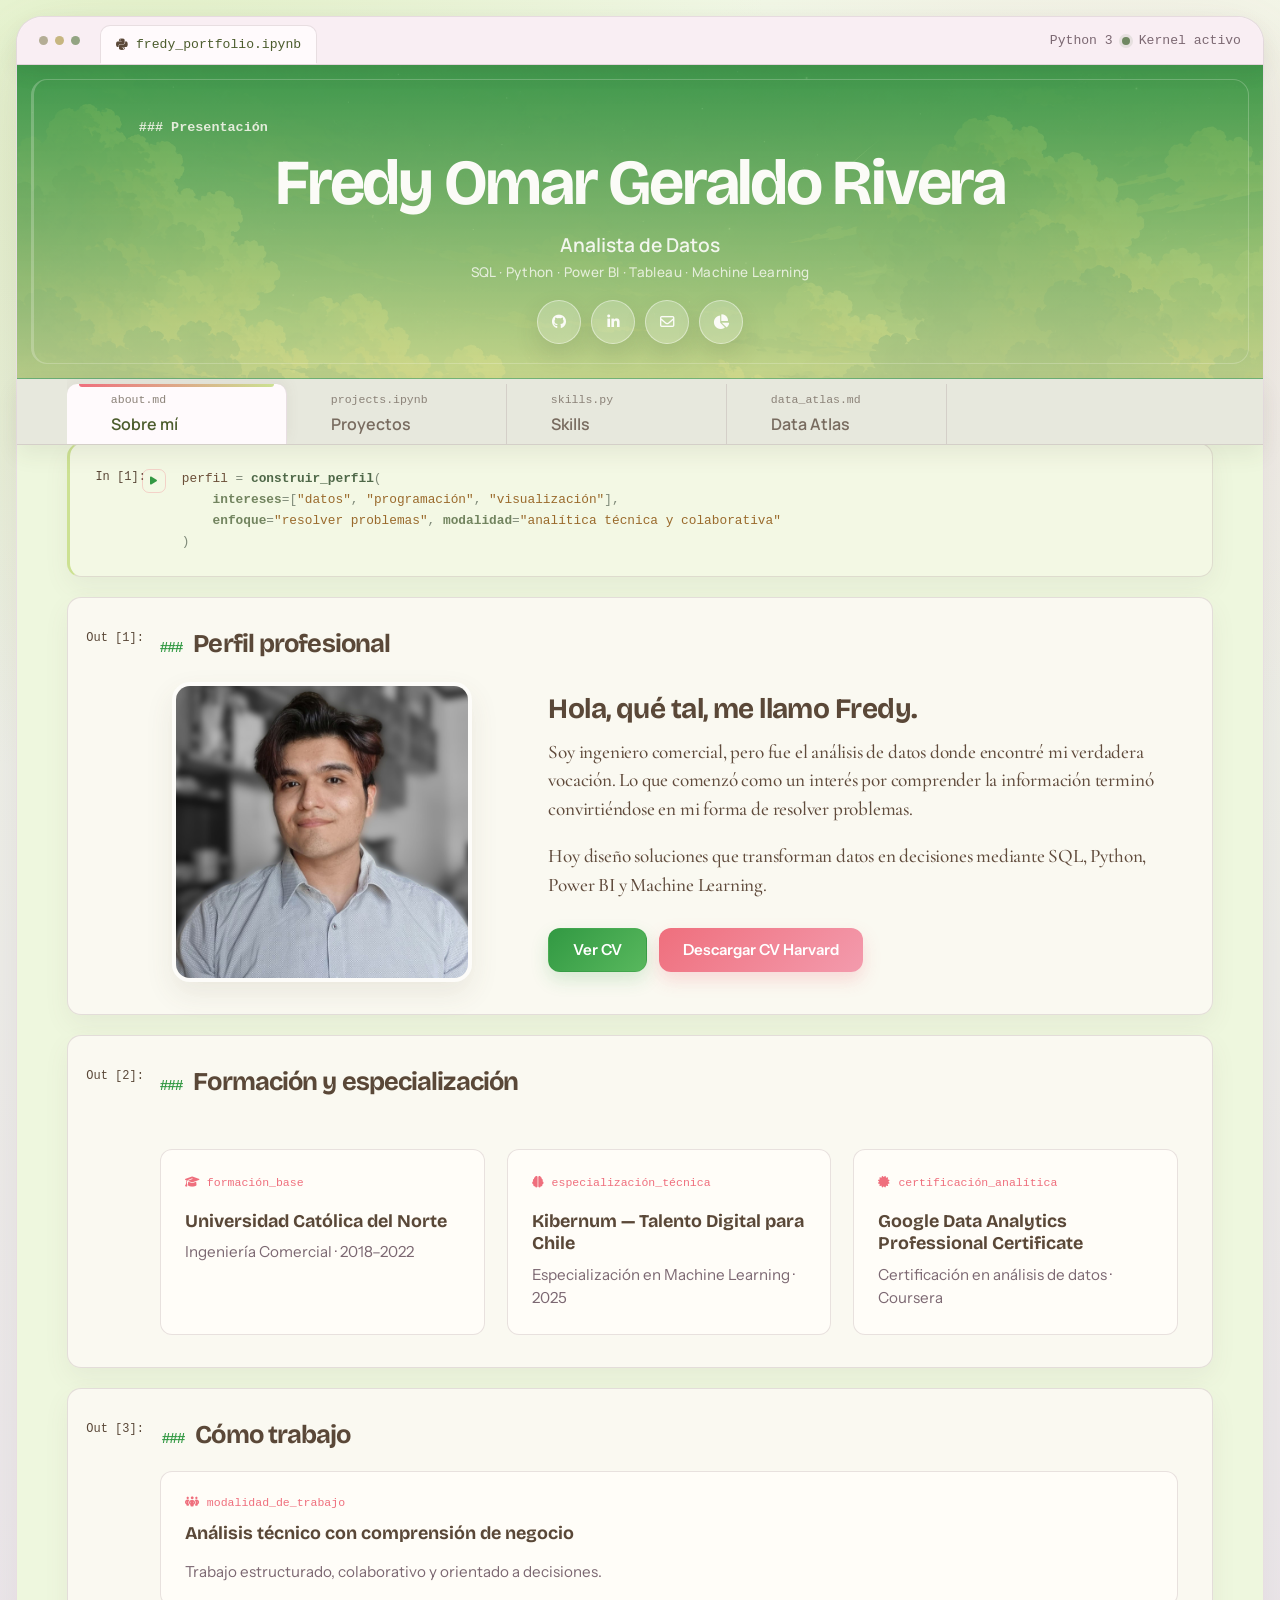
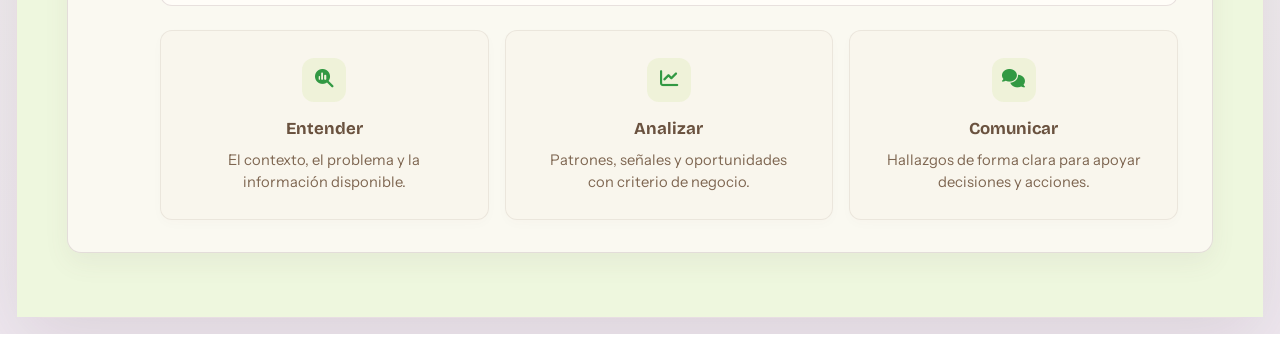
==== commit 43f16f2a: "Refine portfolio CV and atlas experience" ====
--- a/portfolio.html
+++ b/portfolio.html
@@ -1,4 +1,4 @@
-<!DOCTYPE html>
+﻿<!DOCTYPE html>
 <html lang="es">
 <head>
   <meta charset="UTF-8" />
@@ -97,7 +97,7 @@
           >
             <i class="fa-solid fa-chart-pie"></i>
           </a>
-        </div>
+</div>
       </div>
     </div>
   </header>
@@ -165,13 +165,20 @@
                   Power BI y Machine Learning.
                 </p>
                 <div class="about-intro-actions">
+                  <button
+                    type="button"
+                    class="btn btn-secondary"
+                    data-open-cv-modal
+                  >
+                    Ver CV
+                  </button>
                   <a
                     href="cv/CV_FREDY_GERALDO.pdf"
-                    class="btn btn-secondary"
+                    class="btn btn-primary btn-harvard"
                     target="_blank"
                     rel="noopener noreferrer"
                   >
-                    Ver CV
+                    Descargar CV Harvard
                   </a>
                 </div>
               </div>
@@ -585,6 +592,446 @@
 
   </div>
 
+  <div class="cv-modal" id="cv-modal" aria-hidden="true">
+    <div class="cv-modal-backdrop" data-close-cv-modal></div>
+    <div class="cv-modal-dialog" role="dialog" aria-modal="true" aria-labelledby="cv-modal-title">
+      <div class="cv-modal-topbar">
+        <div class="notebook-window-dots"><span></span><span></span><span></span></div>
+        <span id="cv-modal-title"><i class="fa-regular fa-file-lines"></i> cv_interactivo.html</span>
+      </div>
+
+      <button class="cv-modal-close" type="button" aria-label="Cerrar CV" data-close-cv-modal>
+        <i class="fa-solid fa-xmark"></i>
+      </button>
+
+      <div class="cv-modal-body">
+        <article class="cv-showcase" aria-label="Curr&iacute;culum interactivo de Fredy Geraldo">
+          <section class="cv-hero-card">
+            <p class="cv-hero-kicker">Curr&iacute;culum visual</p>
+            <h2>Fredy Omar Geraldo Rivera</h2>
+            <p class="cv-hero-role">Analista de Datos</p>
+
+            <div class="cv-hero-socials" aria-label="Redes y contacto">
+              <a href="mailto:fredy.geraldo.r@gmail.com" aria-label="Correo">
+                <i class="fa-regular fa-envelope"></i>
+              </a>
+              <a href="https://github.com/FredyGR-98" target="_blank" rel="noopener noreferrer" aria-label="GitHub">
+                <i class="fa-brands fa-github"></i>
+              </a>
+              <a href="https://www.linkedin.com/in/fredy-omar-geraldo-rivera-979732148/" target="_blank" rel="noopener noreferrer" aria-label="LinkedIn">
+                <i class="fa-brands fa-linkedin-in"></i>
+              </a>
+              <a href="https://public.tableau.com/app/profile/fredy.omar.geraldo.rivera/vizzes" target="_blank" rel="noopener noreferrer" aria-label="Tableau Public">
+                <i class="fa-solid fa-chart-pie"></i>
+              </a>
+              <span
+                class="cv-hero-phone"
+                aria-label="Tel&eacute;fono de contacto"
+                title="+569 88258526"
+              >
+                <i class="fa-solid fa-phone"></i>
+              </span>
+            </div>
+
+            <p class="cv-hero-summary">
+              Ingeniero comercial orientado a transformar datos en decisiones. Me especializo en
+              SQL, Python, Power BI, Tableau y Machine Learning para resolver problemas con una
+              mezcla de an&aacute;lisis t&eacute;cnico, criterio de negocio y comunicaci&oacute;n clara.
+            </p>
+
+            <div class="cv-hero-actions">
+              <a
+                href="cv/CV_FREDY_GERALDO.pdf"
+                class="cv-hero-btn"
+                target="_blank"
+                rel="noopener noreferrer"
+              >
+                Descargar CV Harvard
+              </a>
+            </div>
+          </section>
+
+          <section class="cv-block cv-tabs-block">
+            <div class="cv-block-heading">
+              <span>Resumen profesional</span>
+              <h3>Explora cada secci&oacute;n del CV de forma m&aacute;s interactiva</h3>
+            </div>
+
+            <div class="cv-tabs-nav" role="tablist" aria-label="Secciones del curr&iacute;culum">
+              <button class="cv-tab-btn is-active" type="button" role="tab" aria-selected="true" aria-controls="cv-tab-laboral" id="cv-tab-button-laboral" data-cv-tab="laboral">
+                Experiencia laboral
+              </button>
+              <button class="cv-tab-btn" type="button" role="tab" aria-selected="false" aria-controls="cv-tab-estudios" id="cv-tab-button-estudios" data-cv-tab="estudios">
+                Formaci&oacute;n
+              </button>
+              <button class="cv-tab-btn" type="button" role="tab" aria-selected="false" aria-controls="cv-tab-intereses" id="cv-tab-button-intereses" data-cv-tab="intereses">
+                Intereses
+              </button>
+            </div>
+
+            <div class="cv-tab-panel is-active" id="cv-tab-laboral" role="tabpanel" aria-labelledby="cv-tab-button-laboral" data-cv-panel="laboral">
+              <div class="cv-panel-intro">
+                <h4>Experiencia laboral</h4>
+                <p>
+                  Un resumen breve del trabajo aplicado y las experiencias que ya forman parte de mi
+                  recorrido profesional. Al pasar sobre cada card puedes ver funciones y logros.
+                </p>
+              </div>
+
+              <div class="cv-experience-timeline">
+                <article class="cv-experience-item cv-experience-item--left">
+                  <div class="cv-experience-card" tabindex="0">
+                    <div class="cv-experience-ribbon">Analista de Datos Freelance</div>
+                    <h4>Proyecto de riesgo crediticio</h4>
+                    <p class="cv-experience-meta">Ene 2026 &ndash; Actualidad</p>
+                    <p class="cv-experience-context">Proyecto independiente de an&aacute;lisis de riesgo crediticio</p>
+                    <div class="cv-experience-actions" aria-label="Detalles de experiencia">
+                      <div class="cv-experience-badge">
+                        <button type="button" class="cv-experience-icon" aria-label="Ver funciones">
+                          <i class="fa-solid fa-list-check"></i>
+                        </button>
+                        <div class="cv-experience-popover">
+                          <strong>Funciones</strong>
+                          <ul>
+                            <li>Analic&eacute; solicitudes de cr&eacute;dito seg&uacute;n variables del cliente, prop&oacute;sito del pr&eacute;stamo e historial financiero.</li>
+                            <li>Segment&eacute; perfiles de riesgo con consultas, filtros y rankings para identificar grupos con mayor probabilidad de incumplimiento.</li>
+                            <li>Constru&iacute; herramientas en Google Sheets para organizar resultados y facilitar el seguimiento anal&iacute;tico.</li>
+                          </ul>
+                        </div>
+                      </div>
+                      <div class="cv-experience-badge">
+                        <button type="button" class="cv-experience-icon" aria-label="Ver logros">
+                          <i class="fa-solid fa-trophy"></i>
+                        </button>
+                        <div class="cv-experience-popover">
+                          <strong>Logro</strong>
+                          <p>Desarroll&eacute; una soluci&oacute;n que redujo entre 40% y 50% los tiempos de b&uacute;squeda y an&aacute;lisis.</p>
+                        </div>
+                      </div>
+                    </div>
+                  </div>
+                </article>
+
+                <article class="cv-experience-item cv-experience-item--right">
+                  <div class="cv-experience-card" tabindex="0">
+                    <div class="cv-experience-ribbon">Analista de Datos Freelance</div>
+                    <h4>Modelo predictivo de tumores mamarios</h4>
+                    <p class="cv-experience-meta">Oct 2025 &ndash; Ene 2026</p>
+                    <p class="cv-experience-context">Proyecto independiente de modelo predictivo de tumores mamarios</p>
+                    <div class="cv-experience-actions" aria-label="Detalles de experiencia">
+                      <div class="cv-experience-badge">
+                        <button type="button" class="cv-experience-icon" aria-label="Ver funciones">
+                          <i class="fa-solid fa-list-check"></i>
+                        </button>
+                        <div class="cv-experience-popover">
+                          <strong>Funciones</strong>
+                          <ul>
+                            <li>Desarroll&eacute; un modelo predictivo para clasificar tipos de tumor en c&aacute;ncer de mama a partir de variables cl&iacute;nicas.</li>
+                            <li>Implement&eacute; una API en Flask para ejecutar inferencias reproducibles y conectar la salida del modelo con una interfaz de visualizaci&oacute;n.</li>
+                            <li>Dise&ntilde;&eacute; un dashboard con base de datos local para registrar predicciones y observar la distribuci&oacute;n de casos.</li>
+                          </ul>
+                        </div>
+                      </div>
+                      <div class="cv-experience-badge">
+                        <button type="button" class="cv-experience-icon" aria-label="Ver logros">
+                          <i class="fa-solid fa-trophy"></i>
+                        </button>
+                        <div class="cv-experience-popover">
+                          <strong>Logro</strong>
+                          <p>Desarroll&eacute; una soluci&oacute;n predictiva con accuracy 94.7%, F1 score 0.958 y ROC AUC 0.994, complementada con un dashboard para registrar predicciones y visualizar la distribuci&oacute;n de casos.</p>
+                        </div>
+                      </div>
+                    </div>
+                  </div>
+                </article>
+
+                <article class="cv-experience-item cv-experience-item--left">
+                  <div class="cv-experience-card" tabindex="0">
+                    <div class="cv-experience-ribbon">Apoyo Profesional</div>
+                    <h4>Ilustre Municipalidad de Cha&ntilde;aral</h4>
+                    <p class="cv-experience-meta">Oct 2024 &ndash; Dic 2025</p>
+                    <p class="cv-experience-context">Gesti&oacute;n operativa y soporte administrativo del &aacute;rea</p>
+                    <div class="cv-experience-actions" aria-label="Detalles de experiencia">
+                      <div class="cv-experience-badge">
+                        <button type="button" class="cv-experience-icon" aria-label="Ver funciones">
+                          <i class="fa-solid fa-list-check"></i>
+                        </button>
+                        <div class="cv-experience-popover">
+                          <strong>Funciones</strong>
+                          <ul>
+                            <li>Apoy&eacute; la gesti&oacute;n operativa, la organizaci&oacute;n de informaci&oacute;n y el soporte administrativo del &aacute;rea.</li>
+                            <li>Atend&iacute; p&uacute;blico para orientar y responder consultas seg&uacute;n los requerimientos del &aacute;rea.</li>
+                            <li>Registr&eacute; y di seguimiento a informaci&oacute;n administrativa para mantener continuidad operativa.</li>
+                          </ul>
+                        </div>
+                      </div>
+                      <div class="cv-experience-badge">
+                        <button type="button" class="cv-experience-icon" aria-label="Ver logros">
+                          <i class="fa-solid fa-trophy"></i>
+                        </button>
+                        <div class="cv-experience-popover">
+                          <strong>Logro</strong>
+                          <p>Elabor&eacute; herramientas en Excel que redujeron en 40% los tiempos de b&uacute;squeda de registros.</p>
+                        </div>
+                      </div>
+                    </div>
+                  </div>
+                </article>
+              </div>
+            </div>
+
+            <div class="cv-tab-panel" id="cv-tab-estudios" role="tabpanel" aria-labelledby="cv-tab-button-estudios" data-cv-panel="estudios" hidden>
+              <div class="cv-panel-intro">
+                <h4>Formaci&oacute;n y cursos</h4>
+                <p>
+                  Una l&iacute;nea de tiempo que resume mi formaci&oacute;n desde lo m&aacute;s reciente a la base
+                  acad&eacute;mica. Cada etapa muestra lo principal que aprend&iacute; y las herramientas que reforc&eacute;.
+                </p>
+              </div>
+
+              <div class="cv-study-timeline">
+                <article class="cv-study-item cv-study-item--left">
+                  <div class="cv-study-dot"></div>
+                  <div class="cv-study-card" tabindex="0">
+                    <div class="cv-study-ribbon">Google Data Analytics Professional Certificate</div>
+                    <div class="cv-study-main">
+                      <h4>Google &ndash; Coursera</h4>
+                      <p class="cv-experience-meta">Jun 2026 &ndash; Jul 2026</p>
+                    </div>
+                    <p class="cv-experience-context">
+                      Profundic&eacute; el uso de SQL, Google Sheets, BigQuery y Tableau, adem&aacute;s de reforzar
+                      estructura del an&aacute;lisis, visualizaci&oacute;n y comunicaci&oacute;n de hallazgos.
+                    </p>
+                    <div class="cv-experience-actions" aria-label="Detalles de formaci&oacute;n">
+                      <div class="cv-experience-badge">
+                        <button type="button" class="cv-experience-icon" aria-label="Ver aprendizajes">
+                          <i class="fa-solid fa-book-open-reader"></i>
+                        </button>
+                        <div class="cv-experience-popover">
+                          <strong>Aprendizajes</strong>
+                          <ul>
+                            <li>Foundations: Data, Data, Everywhere</li>
+                            <li>Ask Questions to Make Data-Driven Decisions</li>
+                            <li>Prepare Data for Exploration</li>
+                            <li>Process Data from Dirty to Clean</li>
+                            <li>Analyze Data to Answer Questions</li>
+                            <li>Share Data Through the Art of Visualization</li>
+                            <li>Data Analysis with R Programming</li>
+                            <li>Google Data Analytics Capstone: Complete a Case Study</li>
+                          </ul>
+                        </div>
+                      </div>
+                      <div class="cv-experience-badge">
+                        <button type="button" class="cv-experience-icon" aria-label="Ver herramientas aprendidas">
+                          <i class="fa-solid fa-screwdriver-wrench"></i>
+                        </button>
+                        <div class="cv-experience-popover">
+                          <strong>Herramientas aprendidas</strong>
+                          <div class="cv-popover-chip-cloud">
+                            <span>SQL</span>
+                            <span>Google Sheets</span>
+                            <span>BigQuery</span>
+                            <span>Tableau</span>
+                            <span>R</span>
+                            <span>An&aacute;lisis estructurado</span>
+                          </div>
+                        </div>
+                      </div>
+                    </div>
+                  </div>
+                </article>
+
+                <article class="cv-study-item cv-study-item--right">
+                  <div class="cv-study-dot"></div>
+                  <div class="cv-study-card" tabindex="0">
+                    <div class="cv-study-ribbon">Especializaci&oacute;n en Machine Learning</div>
+                    <div class="cv-study-main">
+                      <h4>Kibernum &ndash; Talento Digital para Chile</h4>
+                      <p class="cv-experience-meta">Jul 2025 &ndash; Oct 2025</p>
+                    </div>
+                    <p class="cv-experience-context">
+                      Reforc&eacute; el trabajo t&eacute;cnico ligado a modelamiento, redes neuronales y
+                      procesamiento de lenguaje, ampliando mi base anal&iacute;tica hacia aprendizaje autom&aacute;tico.
+                    </p>
+                    <div class="cv-experience-actions" aria-label="Detalles de especializaci&oacute;n">
+                      <div class="cv-experience-badge">
+                        <button type="button" class="cv-experience-icon" aria-label="Ver aprendizajes">
+                          <i class="fa-solid fa-brain"></i>
+                        </button>
+                        <div class="cv-experience-popover">
+                          <strong>Aprendizajes</strong>
+                          <p>Profundic&eacute; en Python, NumPy, redes neuronales, NLP y otras herramientas ligadas a modelamiento y aprendizaje autom&aacute;tico.</p>
+                        </div>
+                      </div>
+                      <div class="cv-experience-badge">
+                        <button type="button" class="cv-experience-icon" aria-label="Ver herramientas aprendidas">
+                          <i class="fa-solid fa-screwdriver-wrench"></i>
+                        </button>
+                        <div class="cv-experience-popover">
+                          <strong>Herramientas aprendidas</strong>
+                          <div class="cv-popover-chip-cloud">
+                            <span>Python</span>
+                            <span>NumPy</span>
+                            <span>Redes neuronales</span>
+                            <span>NLP</span>
+                            <span>Modelamiento</span>
+                          </div>
+                        </div>
+                      </div>
+                    </div>
+                  </div>
+                </article>
+
+                <article class="cv-study-item cv-study-item--left">
+                  <div class="cv-study-dot"></div>
+                  <div class="cv-study-card" tabindex="0">
+                    <div class="cv-study-ribbon">Ingenier&iacute;a Comercial</div>
+                    <div class="cv-study-main">
+                      <h4>Universidad Cat&oacute;lica del Norte, Coquimbo</h4>
+                      <p class="cv-experience-meta">Jul 2018 &ndash; Dic 2022</p>
+                    </div>
+                    <p class="cv-experience-context">
+                      Constru&iacute; la base para ordenar informaci&oacute;n, comprender negocio y fortalecer
+                      habilidades blandas que hoy aplico al an&aacute;lisis y la comunicaci&oacute;n de resultados.
+                    </p>
+                    <div class="cv-experience-actions" aria-label="Detalles de certificaci&oacute;n">
+                      <div class="cv-experience-badge">
+                        <button type="button" class="cv-experience-icon" aria-label="Ver aprendizajes">
+                          <i class="fa-solid fa-building-columns"></i>
+                        </button>
+                        <div class="cv-experience-popover">
+                          <strong>Aprendizajes</strong>
+                          <p>Base en an&aacute;lisis de negocio, estructuraci&oacute;n de informaci&oacute;n y desarrollo de habilidades blandas como comunicaci&oacute;n, autonom&iacute;a y resoluci&oacute;n de problemas.</p>
+                        </div>
+                      </div>
+                      <div class="cv-experience-badge">
+                        <button type="button" class="cv-experience-icon" aria-label="Ver aprendizajes del certificado">
+                          <i class="fa-solid fa-screwdriver-wrench"></i>
+                        </button>
+                        <div class="cv-experience-popover">
+                          <strong>Herramientas aprendidas</strong>
+                          <div class="cv-popover-chip-cloud">
+                            <span>Excel</span>
+                            <span>SQL</span>
+                            <span>Visualizaciones</span>
+                            <span>Stata</span>
+                            <span>RStudio</span>
+                            <span>Canva</span>
+                            <span>Habilidades blandas</span>
+                          </div>
+                        </div>
+                      </div>
+                    </div>
+                  </div>
+                </article>
+              </div>
+            </div>
+
+            <div class="cv-tab-panel" id="cv-tab-intereses" role="tabpanel" aria-labelledby="cv-tab-button-intereses" data-cv-panel="intereses" hidden>
+              <div class="cv-panel-intro">
+                <h4>Intereses y desarrollo complementario</h4>
+                <p>
+                  Espacios que reforzaron mi base anal&iacute;tica fuera del recorrido principal: ayudant&iacute;as,
+                  pr&aacute;ctica constante y aprendizaje independiente orientado a resolver mejor problemas reales.
+                </p>
+              </div>
+
+              <div class="cv-study-timeline">
+                <article class="cv-study-item cv-study-item--right">
+                  <div class="cv-study-dot"></div>
+                  <div class="cv-study-card" tabindex="0">
+                    <div class="cv-study-ribbon">Aprendizaje independiente</div>
+                    <div class="cv-study-main">
+                      <h4>Exploraci&oacute;n autodidacta continua</h4>
+                      <p class="cv-experience-meta">Continuo</p>
+                    </div>
+                    <p class="cv-experience-context">
+                      Complement&eacute; mi formaci&oacute;n con estudio propio para mejorar la elaboraci&oacute;n de
+                      prompts para IAs, conectar bases de datos con otras soluciones ahorrando costos y
+                      aprender HTML de forma pr&aacute;ctica.
+                    </p>
+                    <div class="cv-experience-actions" aria-label="Detalles de aprendizaje independiente">
+                      <div class="cv-experience-badge">
+                        <button type="button" class="cv-experience-icon" aria-label="Ver aprendizajes">
+                          <i class="fa-solid fa-lightbulb"></i>
+                        </button>
+                        <div class="cv-experience-popover">
+                          <strong>Aprendizajes</strong>
+                          <p>Fortalec&iacute; el uso estrat&eacute;gico de IA, la automatizaci&oacute;n de flujos y una mirada m&aacute;s pr&aacute;ctica para integrar herramientas y optimizar costos.</p>
+                        </div>
+                      </div>
+                      <div class="cv-experience-badge">
+                        <button type="button" class="cv-experience-icon" aria-label="Ver herramientas fortalecidas">
+                          <i class="fa-solid fa-screwdriver-wrench"></i>
+                        </button>
+                        <div class="cv-experience-popover">
+                          <strong>Herramientas fortalecidas</strong>
+                          <div class="cv-popover-chip-cloud">
+                            <span>Prompts para IA</span>
+                            <span>Bases de datos</span>
+                            <span>Integraciones</span>
+                            <span>HTML</span>
+                            <span>Automatizaci&oacute;n</span>
+                          </div>
+                        </div>
+                      </div>
+                    </div>
+                  </div>
+                </article>
+
+                <article class="cv-study-item cv-study-item--left">
+                  <div class="cv-study-dot"></div>
+                  <div class="cv-study-card" tabindex="0">
+                    <div class="cv-study-ribbon">Ayudant&iacute;as acad&eacute;micas</div>
+                    <div class="cv-study-main">
+                      <h4>Ayudante de C&aacute;tedra</h4>
+                      <p class="cv-experience-meta">Jul 2019 &ndash; Dic 2022</p>
+                    </div>
+                    <p class="cv-experience-context">
+                      Estad&iacute;stica, Econometr&iacute;a y Gesti&oacute;n de Proyectos: una experiencia que me ayud&oacute;
+                      a reforzar herramientas base, explicar contenidos y acompa&ntilde;ar procesos de aprendizaje.
+                    </p>
+                    <div class="cv-experience-actions" aria-label="Detalles de ayudantÃ­as">
+                      <div class="cv-experience-badge">
+                        <button type="button" class="cv-experience-icon" aria-label="Ver aprendizajes">
+                          <i class="fa-solid fa-chalkboard-user"></i>
+                        </button>
+                        <div class="cv-experience-popover">
+                          <strong>Aprendizajes</strong>
+                          <ul>
+                            <li>Apoy&eacute; asignaturas de Estad&iacute;stica II, Aprendizaje Estad&iacute;stico (Econometr&iacute;a) y Gesti&oacute;n de Proyectos SIA.</li>
+                            <li>Acompa&ntilde;&eacute; a estudiantes en an&aacute;lisis de datos y resoluci&oacute;n de ejercicios.</li>
+                            <li>Elabor&eacute; material complementario y segu&iacute; proyectos con herramientas de planificaci&oacute;n.</li>
+                          </ul>
+                        </div>
+                      </div>
+                      <div class="cv-experience-badge">
+                        <button type="button" class="cv-experience-icon" aria-label="Ver herramientas fortalecidas">
+                          <i class="fa-solid fa-screwdriver-wrench"></i>
+                        </button>
+                        <div class="cv-experience-popover">
+                          <strong>Herramientas fortalecidas</strong>
+                          <div class="cv-popover-chip-cloud">
+                            <span>Stata</span>
+                            <span>RStudio</span>
+                            <span>Excel</span>
+                            <span>Trello</span>
+                            <span>Cartas Gantt</span>
+                            <span>Visual Basic</span>
+                          </div>
+                        </div>
+                      </div>
+                    </div>
+                  </div>
+                </article>
+              </div>
+            </div>
+          </section>
+        </article>
+      </div>
+    </div>
+  </div>
+
   <div class="project-modal" id="project-modal" aria-hidden="true">
     <div class="project-modal-backdrop" data-close-project-modal></div>
     <div class="project-modal-dialog" role="dialog" aria-modal="true" aria-labelledby="project-modal-title">
@@ -674,3 +1121,4 @@
 </body>
 </html>
 
+
--- a/style.css
+++ b/style.css
@@ -1,4 +1,4 @@
-:root {
+﻿:root {
   --bg: #f2eee4;
   --bg-soft: #f7f3ea;
   --surface: #d1ae8a;
@@ -663,6 +663,8 @@
   box-shadow: 0 14px 28px rgba(58, 72, 53, 0.18);
 }
 
+
+
 .section-switcher-wrap {
   position: fixed;
   top: var(--header-h);
@@ -890,6 +892,8 @@
 .about-intro-actions {
   display: flex;
   justify-content: center;
+  flex-wrap: wrap;
+  gap: 12px;
   margin-top: 16px;
 }
 
@@ -1086,6 +1090,18 @@
   background: #7a8e63;
   transform: translateY(-2px);
   box-shadow: 0 6px 20px rgba(151, 171, 127, 0.35);
+}
+
+.btn-harvard {
+  background: linear-gradient(135deg, #ef6f7d, #f39bad);
+  color: #ffffff;
+  box-shadow: 0 8px 18px rgba(239, 111, 125, 0.24);
+}
+
+.btn-harvard:hover {
+  background: linear-gradient(135deg, #de5f73, #ec8499);
+  color: #ffffff;
+  box-shadow: 0 10px 22px rgba(239, 111, 125, 0.3);
 }
 
 .btn-secondary {
@@ -1969,6 +1985,814 @@
 .project-modal-arrow:disabled {
   opacity: 0.3;
   cursor: not-allowed;
+}
+
+.cv-modal {
+  position: fixed;
+  inset: 0;
+  z-index: 88;
+  display: grid;
+  place-items: center;
+  padding: 24px;
+  opacity: 0;
+  visibility: hidden;
+  transition: opacity 0.3s ease, visibility 0.3s ease;
+}
+
+.cv-modal.is-open {
+  opacity: 1;
+  visibility: visible;
+}
+
+.cv-modal-backdrop {
+  position: absolute;
+  inset: 0;
+  background: rgba(44, 38, 32, 0.45);
+  backdrop-filter: blur(12px);
+  -webkit-backdrop-filter: blur(12px);
+}
+
+.cv-modal-dialog {
+  position: relative;
+  z-index: 1;
+  width: min(1100px, 100%);
+  max-height: min(92vh, 980px);
+  display: grid;
+  grid-template-rows: auto 1fr;
+  border-radius: var(--radius-xl);
+  border: 1px solid var(--line);
+  background: #fbfbf9;
+  box-shadow: 0 30px 90px rgba(44, 38, 32, 0.25);
+  overflow: hidden;
+}
+
+.cv-modal-topbar {
+  display: flex;
+  align-items: center;
+  gap: 12px;
+  min-height: 52px;
+  padding: 0 18px;
+  border-bottom: 1px solid rgba(143, 119, 96, 0.16);
+  background: rgba(255, 255, 255, 0.84);
+  color: #6a523f;
+  font-family: ui-monospace, SFMono-Regular, Menlo, Monaco, Consolas, "Liberation Mono", monospace;
+  font-size: 0.76rem;
+}
+
+.cv-modal-download {
+  margin-left: auto;
+  display: inline-flex;
+  align-items: center;
+  gap: 8px;
+  min-height: 36px;
+  padding: 0 14px;
+  border-radius: 999px;
+  border: 1px solid rgba(239, 111, 125, 0.24);
+  background: linear-gradient(135deg, rgba(255, 255, 255, 0.96), rgba(247, 212, 227, 0.96));
+  color: #c43d55;
+  font-size: 0.74rem;
+  font-weight: 700;
+  letter-spacing: 0.04em;
+  text-transform: uppercase;
+  transition: var(--transition-smooth);
+}
+
+.cv-modal-download:hover {
+  transform: translateY(-1px);
+  color: #b7334d;
+  border-color: rgba(239, 111, 125, 0.38);
+}
+
+.cv-modal-close {
+  position: absolute;
+  top: 12px;
+  right: 12px;
+  z-index: 2;
+  width: 40px;
+  height: 40px;
+  border: 1px solid rgba(143, 119, 96, 0.15);
+  border-radius: 50%;
+  background: rgba(255, 255, 255, 0.74);
+  color: var(--text);
+  cursor: pointer;
+  display: grid;
+  place-items: center;
+  transition: var(--transition-smooth);
+}
+
+.cv-modal-close:hover {
+  background: rgba(255, 255, 255, 0.96);
+  transform: rotate(90deg);
+  color: #ef6f7d;
+}
+
+.cv-modal-body {
+  min-height: 0;
+  display: block;
+  overflow: auto;
+}
+
+.cv-showcase {
+  display: grid;
+  gap: 28px;
+  padding: 28px;
+  background:
+    radial-gradient(circle at top center, rgba(247, 212, 227, 0.38), transparent 32%),
+    linear-gradient(180deg, #f8f4eb 0%, #fbfbf8 100%);
+}
+
+.cv-hero-card,
+.cv-block {
+  border-radius: 30px;
+  border: 1px solid rgba(143, 119, 96, 0.12);
+  background: rgba(255, 255, 255, 0.92);
+  box-shadow: 0 20px 44px rgba(117, 100, 83, 0.08);
+}
+
+.cv-hero-card {
+  padding: 34px 42px;
+  text-align: center;
+}
+
+.cv-hero-kicker,
+.cv-block-heading span {
+  display: inline-block;
+  margin: 0 0 10px;
+  color: #c43d55;
+  font-size: 0.78rem;
+  font-weight: 800;
+  letter-spacing: 0.14em;
+  text-transform: uppercase;
+}
+
+.cv-hero-card h2 {
+  margin: 0;
+  color: #6a523f;
+  font-size: clamp(2rem, 4vw, 2.9rem);
+  line-height: 1.05;
+}
+
+.cv-hero-role {
+  margin: 12px 0 0;
+  color: #329943;
+  font-size: 1.05rem;
+  font-weight: 700;
+}
+
+.cv-hero-socials {
+  display: flex;
+  justify-content: center;
+  flex-wrap: wrap;
+  gap: 14px;
+  margin: 22px 0 18px;
+}
+
+.cv-hero-socials a {
+  display: inline-grid;
+  place-items: center;
+  width: 46px;
+  height: 46px;
+  border-radius: 50%;
+  border: 1px solid rgba(143, 119, 96, 0.14);
+  background: white;
+  color: #8b6751;
+  font-size: 1.05rem;
+  transition: var(--transition-smooth);
+}
+
+.cv-hero-socials a:hover {
+  transform: translateY(-2px);
+  color: #c43d55;
+  border-color: rgba(239, 111, 125, 0.28);
+}
+
+.cv-hero-phone {
+  position: relative;
+  display: inline-grid;
+  place-items: center;
+  width: 46px;
+  height: 46px;
+  border-radius: 50%;
+  border: 1px solid rgba(143, 119, 96, 0.14);
+  background: white;
+  color: #8b6751;
+  font-size: 1.05rem;
+  transition: var(--transition-smooth);
+}
+
+.cv-hero-phone:hover {
+  transform: translateY(-2px);
+  color: #c43d55;
+  border-color: rgba(239, 111, 125, 0.28);
+}
+
+.cv-hero-phone::after {
+  content: attr(title);
+  position: absolute;
+  left: 50%;
+  bottom: calc(100% + 12px);
+  transform: translateX(-50%);
+  min-width: 170px;
+  padding: 10px 12px;
+  border-radius: 12px;
+  background: rgba(255, 252, 254, 0.98);
+  border: 1px solid rgba(239, 111, 125, 0.18);
+  color: #6a523f;
+  font-size: 0.82rem;
+  line-height: 1.4;
+  text-align: center;
+  box-shadow: 0 18px 34px rgba(58, 72, 53, 0.16);
+  opacity: 0;
+  pointer-events: none;
+  transition: opacity 0.18s ease, transform 0.18s ease;
+}
+
+.cv-hero-phone:hover::after {
+  opacity: 1;
+  transform: translateX(-50%) translateY(-2px);
+}
+
+.cv-hero-summary {
+  max-width: 860px;
+  margin: 0 auto;
+  color: #7a6759;
+  font-size: 1rem;
+  line-height: 1.8;
+}
+
+.cv-hero-actions {
+  display: flex;
+  justify-content: center;
+  flex-wrap: wrap;
+  gap: 16px;
+  margin-top: 26px;
+}
+
+.cv-hero-btn {
+  display: inline-flex;
+  align-items: center;
+  justify-content: center;
+  min-width: 210px;
+  min-height: 48px;
+  padding: 0 24px;
+  border-radius: 10px;
+  background: linear-gradient(135deg, #ef6f7d, #f39bad);
+  color: white;
+  font-weight: 700;
+  letter-spacing: 0.03em;
+  text-transform: uppercase;
+  box-shadow: 0 10px 20px rgba(239, 111, 125, 0.24);
+  transition: var(--transition-smooth);
+}
+
+.cv-hero-btn:hover {
+  background: linear-gradient(135deg, #de5f73, #ec8499);
+  transform: translateY(-2px);
+}
+
+.cv-hero-btn--ghost {
+  background: #ffffff;
+  color: #6a523f;
+  border: 1px solid rgba(143, 119, 96, 0.16);
+  box-shadow: none;
+}
+
+.cv-hero-btn--ghost:hover {
+  background: #fff7fb;
+  color: #c43d55;
+  border-color: rgba(239, 111, 125, 0.24);
+}
+
+.cv-block {
+  padding: 30px;
+}
+
+.cv-tabs-block {
+  display: grid;
+  gap: 24px;
+}
+
+.cv-block-heading {
+  text-align: center;
+  margin-bottom: 28px;
+}
+
+.cv-block-heading h3 {
+  margin: 0;
+  color: #6a523f;
+  font-size: clamp(1.45rem, 2.6vw, 2rem);
+  line-height: 1.12;
+}
+
+.cv-block-heading--compact {
+  margin-bottom: 22px;
+}
+
+.cv-tabs-nav {
+  display: flex;
+  justify-content: center;
+  flex-wrap: wrap;
+  gap: 0;
+}
+
+.cv-tab-btn {
+  position: relative;
+  min-height: 44px;
+  padding: 0 18px 6px;
+  border: 0;
+  background: transparent;
+  color: #8b6751;
+  font-weight: 700;
+  letter-spacing: 0.04em;
+  text-transform: uppercase;
+  transition: var(--transition-smooth);
+}
+
+.cv-tab-btn + .cv-tab-btn {
+  margin-left: 18px;
+  padding-left: 24px;
+}
+
+.cv-tab-btn + .cv-tab-btn::after {
+  content: "";
+  position: absolute;
+  left: 0;
+  top: 50%;
+  width: 6px;
+  height: 6px;
+  border-radius: 50%;
+  background: rgba(139, 103, 81, 0.35);
+  transform: translateY(-50%);
+}
+
+.cv-tab-btn:hover {
+  color: #c43d55;
+}
+
+.cv-tab-btn.is-active {
+  color: #c43d55;
+}
+
+.cv-tab-btn.is-active::before {
+  content: "";
+  position: absolute;
+  left: 18px;
+  right: 18px;
+  bottom: 0;
+  height: 4px;
+  border-radius: 999px;
+  background: #ef6f7d;
+}
+
+.cv-tab-panel {
+  display: none;
+}
+
+.cv-tab-panel.is-active {
+  display: grid;
+  gap: 20px;
+}
+
+.cv-panel-intro {
+  text-align: center;
+  max-width: 760px;
+  margin: 0 auto;
+}
+
+.cv-panel-intro h4,
+.cv-detail-card h4 {
+  margin: 0 0 10px;
+  color: #6a523f;
+  font-size: 1.2rem;
+}
+
+.cv-panel-intro p,
+.cv-detail-card p {
+  margin: 0;
+  color: #7a6759;
+  line-height: 1.72;
+}
+
+.cv-experience-timeline {
+  position: relative;
+  display: grid;
+  gap: 22px;
+  padding: 6px 0;
+}
+
+.cv-experience-timeline::before {
+  content: "";
+  position: absolute;
+  top: 0;
+  bottom: 0;
+  left: 50%;
+  width: 3px;
+  background: linear-gradient(180deg, rgba(50, 153, 67, 0.48), rgba(239, 111, 125, 0.22));
+  transform: translateX(-50%);
+}
+
+.cv-experience-item {
+  position: relative;
+  display: grid;
+  grid-template-columns: repeat(2, minmax(0, 1fr));
+  align-items: center;
+}
+
+.cv-experience-item::before {
+  content: "";
+  position: absolute;
+  top: 50%;
+  left: 50%;
+  width: 16px;
+  height: 16px;
+  border-radius: 50%;
+  background: #329943;
+  border: 4px solid #ffffff;
+  box-shadow: 0 0 0 4px rgba(204, 225, 146, 0.55);
+  transform: translate(-50%, -50%);
+}
+
+.cv-experience-card {
+  position: relative;
+  max-width: 420px;
+  padding: 0 22px 20px;
+  border-radius: 18px;
+  background: white;
+  border: 1px solid rgba(143, 119, 96, 0.12);
+  box-shadow: 0 14px 26px rgba(117, 100, 83, 0.08);
+  transition: var(--transition-smooth);
+}
+
+.cv-experience-card:hover,
+.cv-experience-card:focus-within {
+  transform: translateY(-4px);
+  box-shadow: 0 18px 34px rgba(117, 100, 83, 0.14);
+}
+
+.cv-experience-ribbon {
+  position: relative;
+  margin: 0 -22px 18px;
+  padding: 16px 22px;
+  background: linear-gradient(135deg, #329943, #6aa85a);
+  color: #ffffff;
+  font-size: 0.92rem;
+  font-weight: 700;
+}
+
+.cv-experience-ribbon::after {
+  content: "";
+  position: absolute;
+  top: 0;
+  right: -18px;
+  width: 0;
+  height: 0;
+  border-top: 24px solid #6aa85a;
+  border-bottom: 24px solid transparent;
+  border-left: 18px solid #6aa85a;
+}
+
+.cv-experience-card h4 {
+  margin: 0 0 8px;
+  color: #6a523f;
+  font-size: 1.08rem;
+  font-weight: 700;
+}
+
+.cv-experience-meta {
+  margin: 0 0 8px;
+  color: #ef6f7d;
+  font-size: 0.92rem;
+  font-weight: 700;
+}
+
+.cv-experience-card .cv-experience-meta,
+.cv-study-card .cv-experience-meta {
+  color: #ef6f7d;
+}
+
+.cv-experience-card p {
+  margin: 0;
+  color: #7a6759;
+  line-height: 1.72;
+}
+
+.cv-experience-context {
+  font-weight: 500;
+  color: #8b6751;
+}
+
+.cv-experience-actions {
+  display: flex;
+  justify-content: center;
+  align-items: center;
+  gap: 12px;
+  margin-top: 14px;
+}
+
+.cv-experience-badge {
+  position: relative;
+  display: flex;
+  justify-content: center;
+}
+
+.cv-experience-icon {
+  display: inline-grid;
+  place-items: center;
+  width: 42px;
+  height: 42px;
+  border-radius: 50%;
+  border: 1px solid rgba(239, 111, 125, 0.24);
+  background: linear-gradient(135deg, rgba(255, 255, 255, 0.98), rgba(247, 212, 227, 0.96));
+  color: #c43d55;
+  font-size: 1rem;
+  transition: var(--transition-smooth);
+}
+
+.cv-experience-icon:hover,
+.cv-experience-icon:focus-visible {
+  color: #ffffff;
+  background: linear-gradient(135deg, #ef6f7d, #de4d72);
+  border-color: rgba(239, 111, 125, 0.5);
+  transform: translateY(-2px);
+}
+
+.cv-experience-popover {
+  position: absolute;
+  left: 50%;
+  bottom: calc(100% + 14px);
+  z-index: 5;
+  width: min(360px, calc(100vw - 56px));
+  padding: 16px 18px;
+  border-radius: 18px;
+  border: 1px solid rgba(239, 111, 125, 0.16);
+  background: rgba(255, 252, 254, 0.98);
+  box-shadow: 0 24px 50px rgba(117, 100, 83, 0.18);
+  color: #6a523f;
+  font-size: 0.94rem;
+  line-height: 1.62;
+  opacity: 0;
+  pointer-events: none;
+  transform: translate(-50%, 10px);
+  transition: opacity 0.22s ease, transform 0.22s ease;
+}
+
+.cv-experience-popover::after {
+  content: "";
+  position: absolute;
+  left: 50%;
+  top: 100%;
+  width: 16px;
+  height: 16px;
+  background: rgba(255, 252, 254, 0.98);
+  border-right: 1px solid rgba(239, 111, 125, 0.16);
+  border-bottom: 1px solid rgba(239, 111, 125, 0.16);
+  transform: translate(-50%, -8px) rotate(45deg);
+}
+
+.cv-experience-badge:hover .cv-experience-popover,
+.cv-experience-badge:focus-within .cv-experience-popover {
+  opacity: 1;
+  transform: translate(-50%, 0);
+}
+
+.cv-experience-popover strong {
+  display: block;
+  margin-bottom: 8px;
+  color: #c43d55;
+  font-size: 0.82rem;
+  letter-spacing: 0.08em;
+  text-transform: uppercase;
+}
+
+.cv-experience-popover ul {
+  margin: 0 0 12px 18px;
+  padding: 0;
+  color: #7a6759;
+  font-size: 0.94rem;
+  line-height: 1.62;
+}
+
+.cv-experience-popover li + li {
+  margin-top: 8px;
+}
+
+.cv-experience-popover p {
+  margin: 0;
+  color: #7a6759;
+  font-size: 0.94rem;
+  line-height: 1.62;
+}
+
+.cv-experience-item--left .cv-experience-card {
+  grid-column: 1;
+  justify-self: start;
+}
+
+.cv-experience-item--right .cv-experience-card {
+  grid-column: 2;
+  justify-self: end;
+}
+
+.cv-block-grid {
+  display: grid;
+  gap: 18px;
+}
+
+.cv-detail-stack {
+  display: grid;
+  gap: 16px;
+}
+
+.cv-detail-card {
+  padding: 24px;
+  border-radius: 22px;
+  border: 1px solid rgba(143, 119, 96, 0.12);
+  background: linear-gradient(180deg, rgba(255, 255, 255, 0.98), rgba(252, 246, 250, 0.95));
+}
+
+.cv-detail-kicker {
+  display: inline-block;
+  margin: 0 0 10px;
+  color: #329943;
+  font-size: 0.76rem;
+  font-weight: 800;
+  letter-spacing: 0.12em;
+  text-transform: uppercase;
+}
+
+.cv-study-timeline {
+  position: relative;
+  display: grid;
+  gap: 28px;
+  padding: 8px 0;
+}
+
+.cv-study-timeline::before {
+  content: "";
+  position: absolute;
+  left: 50%;
+  top: 0;
+  bottom: 0;
+  width: 3px;
+  background: linear-gradient(180deg, rgba(50, 153, 67, 0.42), rgba(239, 111, 125, 0.24));
+  transform: translateX(-50%);
+}
+
+.cv-study-item {
+  position: relative;
+  display: grid;
+  grid-template-columns: repeat(2, minmax(0, 1fr));
+  align-items: center;
+}
+
+.cv-study-dot {
+  position: absolute;
+  left: 50%;
+  top: 50%;
+  width: 16px;
+  height: 16px;
+  border-radius: 50%;
+  background: #329943;
+  border: 4px solid #ffffff;
+  box-shadow: 0 0 0 4px rgba(204, 225, 146, 0.55);
+  transform: translate(-50%, -50%);
+}
+
+.cv-study-card {
+  position: relative;
+  max-width: 420px;
+  padding: 0 22px 20px;
+  border-radius: 18px;
+  border: 1px solid rgba(143, 119, 96, 0.12);
+  background: #ffffff;
+  box-shadow: 0 14px 26px rgba(117, 100, 83, 0.08);
+  transition: var(--transition-smooth);
+}
+
+.cv-study-card:hover,
+.cv-study-card:focus-within {
+  transform: translateY(-4px);
+  box-shadow: 0 18px 34px rgba(117, 100, 83, 0.14);
+}
+
+.cv-study-ribbon {
+  position: relative;
+  margin: 0 -22px 18px;
+  padding: 16px 22px;
+  background: linear-gradient(135deg, #329943, #6aa85a);
+  color: #ffffff;
+  font-size: 0.92rem;
+  font-weight: 700;
+}
+
+.cv-study-ribbon::after {
+  content: "";
+  position: absolute;
+  top: 0;
+  right: -18px;
+  width: 0;
+  height: 0;
+  border-top: 24px solid #6aa85a;
+  border-bottom: 24px solid transparent;
+  border-left: 18px solid #6aa85a;
+}
+
+.cv-study-item--left .cv-study-card {
+  grid-column: 1;
+  justify-self: start;
+}
+
+.cv-study-item--right .cv-study-card {
+  grid-column: 2;
+  justify-self: end;
+}
+
+.cv-study-main {
+  display: grid;
+  grid-template-columns: minmax(0, 1fr) auto;
+  gap: 14px;
+  align-items: start;
+}
+
+.cv-study-main h4 {
+  margin: 0 0 8px;
+  color: #6a523f;
+  font-size: 1.08rem;
+  font-weight: 700;
+}
+
+.cv-popover-chip-cloud {
+  display: flex;
+  flex-wrap: wrap;
+  gap: 10px;
+}
+
+.cv-popover-chip-cloud span {
+  display: inline-flex;
+  align-items: center;
+  min-height: 34px;
+  padding: 0 12px;
+  border-radius: 999px;
+  background: linear-gradient(135deg, rgba(255, 255, 255, 0.96), rgba(247, 212, 227, 0.96));
+  border: 1px solid rgba(239, 111, 125, 0.18);
+  color: #8b6751;
+  font-size: 0.88rem;
+  font-weight: 700;
+}
+
+.cv-insight-cards {
+  display: grid;
+  grid-template-columns: repeat(3, minmax(0, 1fr));
+  gap: 16px;
+}
+
+.cv-insight-card {
+  padding: 24px;
+  border-radius: 22px;
+  border: 1px solid rgba(143, 119, 96, 0.12);
+  background: linear-gradient(180deg, rgba(255, 255, 255, 0.98), rgba(252, 246, 250, 0.95));
+}
+
+.cv-insight-card i {
+  display: inline-grid;
+  place-items: center;
+  width: 46px;
+  height: 46px;
+  margin-bottom: 16px;
+  border-radius: 14px;
+  background: rgba(39, 198, 214, 0.14);
+  color: #27c6d6;
+  font-size: 1.12rem;
+}
+
+.cv-insight-card h4 {
+  margin: 0 0 10px;
+  color: #6a523f;
+  font-size: 1.05rem;
+}
+
+.cv-insight-card p {
+  margin: 0;
+  color: #7a6759;
+  line-height: 1.72;
+}
+
+.cv-skill-cloud {
+  display: flex;
+  flex-wrap: wrap;
+  gap: 10px;
+}
+
+.cv-skill-cloud span {
+  display: inline-flex;
+  align-items: center;
+  min-height: 38px;
+  padding: 0 14px;
+  border-radius: 999px;
+  background: linear-gradient(135deg, rgba(255, 255, 255, 0.96), rgba(247, 212, 227, 0.96));
+  border: 1px solid rgba(239, 111, 125, 0.22);
+  color: #8b6751;
+  font-weight: 700;
 }
 
 @media (max-width: 1080px) {
@@ -2795,7 +3619,7 @@
 }
 
 .portfolio-notebook .project-card-button::before {
-  content: "●  output";
+  content: "â—  output";
   position: absolute;
   top: 9px;
   left: 16px;
@@ -4591,6 +5415,153 @@
     width: 100%;
   }
 
+  .cv-modal {
+    padding: 0;
+  }
+
+  .cv-modal-dialog {
+    width: 100%;
+    max-height: 100dvh;
+    min-height: 100dvh;
+    border-radius: 0;
+  }
+
+  .cv-modal-body {
+    height: 100%;
+  }
+
+  .cv-showcase {
+    padding: 18px;
+  }
+
+  .cv-hero-card,
+  .cv-block {
+    padding: 22px 18px;
+    border-radius: 24px;
+  }
+
+  .cv-hero-card h2 {
+    font-size: clamp(1.7rem, 8vw, 2.35rem);
+  }
+
+  .cv-hero-summary {
+    font-size: 0.95rem;
+  }
+
+  .cv-hero-btn {
+    width: 100%;
+    min-width: 0;
+  }
+
+  .cv-tabs-nav {
+    justify-content: flex-start;
+  }
+
+  .cv-tab-btn {
+    width: 100%;
+    justify-content: flex-start;
+    padding: 0 0 8px;
+    text-align: left;
+  }
+
+  .cv-tab-btn + .cv-tab-btn {
+    margin-left: 0;
+    padding-left: 0;
+  }
+
+  .cv-tab-btn + .cv-tab-btn::after {
+    display: none;
+  }
+
+  .cv-tab-btn.is-active::before {
+    left: 0;
+    right: calc(100% - 84px);
+  }
+
+  .cv-experience-timeline::before {
+    left: 10px;
+    transform: none;
+  }
+
+  .cv-experience-item {
+    grid-template-columns: 1fr;
+    padding-left: 30px;
+  }
+
+  .cv-experience-item::before {
+    left: 10px;
+    transform: translate(-50%, -50%);
+  }
+
+  .cv-experience-item--left .cv-experience-card,
+  .cv-experience-item--right .cv-experience-card {
+    grid-column: 1;
+    justify-self: stretch;
+    max-width: none;
+  }
+
+  .cv-study-main {
+    grid-template-columns: 1fr;
+  }
+
+  .cv-study-timeline::before {
+    left: 10px;
+    transform: none;
+  }
+
+  .cv-study-item {
+    grid-template-columns: 1fr;
+    padding-left: 30px;
+  }
+
+  .cv-study-dot {
+    left: 10px;
+    transform: translate(-50%, -50%);
+  }
+
+  .cv-study-item--left .cv-study-card,
+  .cv-study-item--right .cv-study-card {
+    grid-column: 1;
+    justify-self: stretch;
+    max-width: none;
+  }
+
+  .cv-experience-actions {
+    flex-wrap: wrap;
+  }
+
+  .cv-experience-badge {
+    width: 100%;
+  }
+
+  .cv-experience-icon {
+    width: 100%;
+    border-radius: 14px;
+  }
+
+  .cv-experience-popover {
+    position: static;
+    width: 100%;
+    margin-top: 14px;
+    opacity: 1;
+    pointer-events: auto;
+    transform: none;
+    box-shadow: none;
+    border-style: dashed;
+  }
+
+  .cv-experience-popover::after {
+    display: none;
+  }
+
+  .cv-insight-cards {
+    grid-template-columns: 1fr;
+  }
+
+  .cv-modal-download {
+    display: none;
+  }
+
   .atlas-note-panel h2 {
     font-size: clamp(1.55rem, 7vw, 2rem);
     line-height: 1.08;
@@ -4654,6 +5625,18 @@
   .atlas-note-body {
     padding-left: 18px;
     padding-right: 18px;
+  }
+
+  .cv-modal-topbar {
+    padding-right: 56px;
+    font-size: 0.72rem;
+  }
+
+  .cv-modal-close {
+    top: 6px;
+    right: 8px;
+    width: 38px;
+    height: 38px;
   }
 
   .atlas-note-section {
@@ -6182,3 +7165,4 @@
     box-shadow: 0 10px 22px rgba(73, 63, 50, 0.16);
   }
 }
+
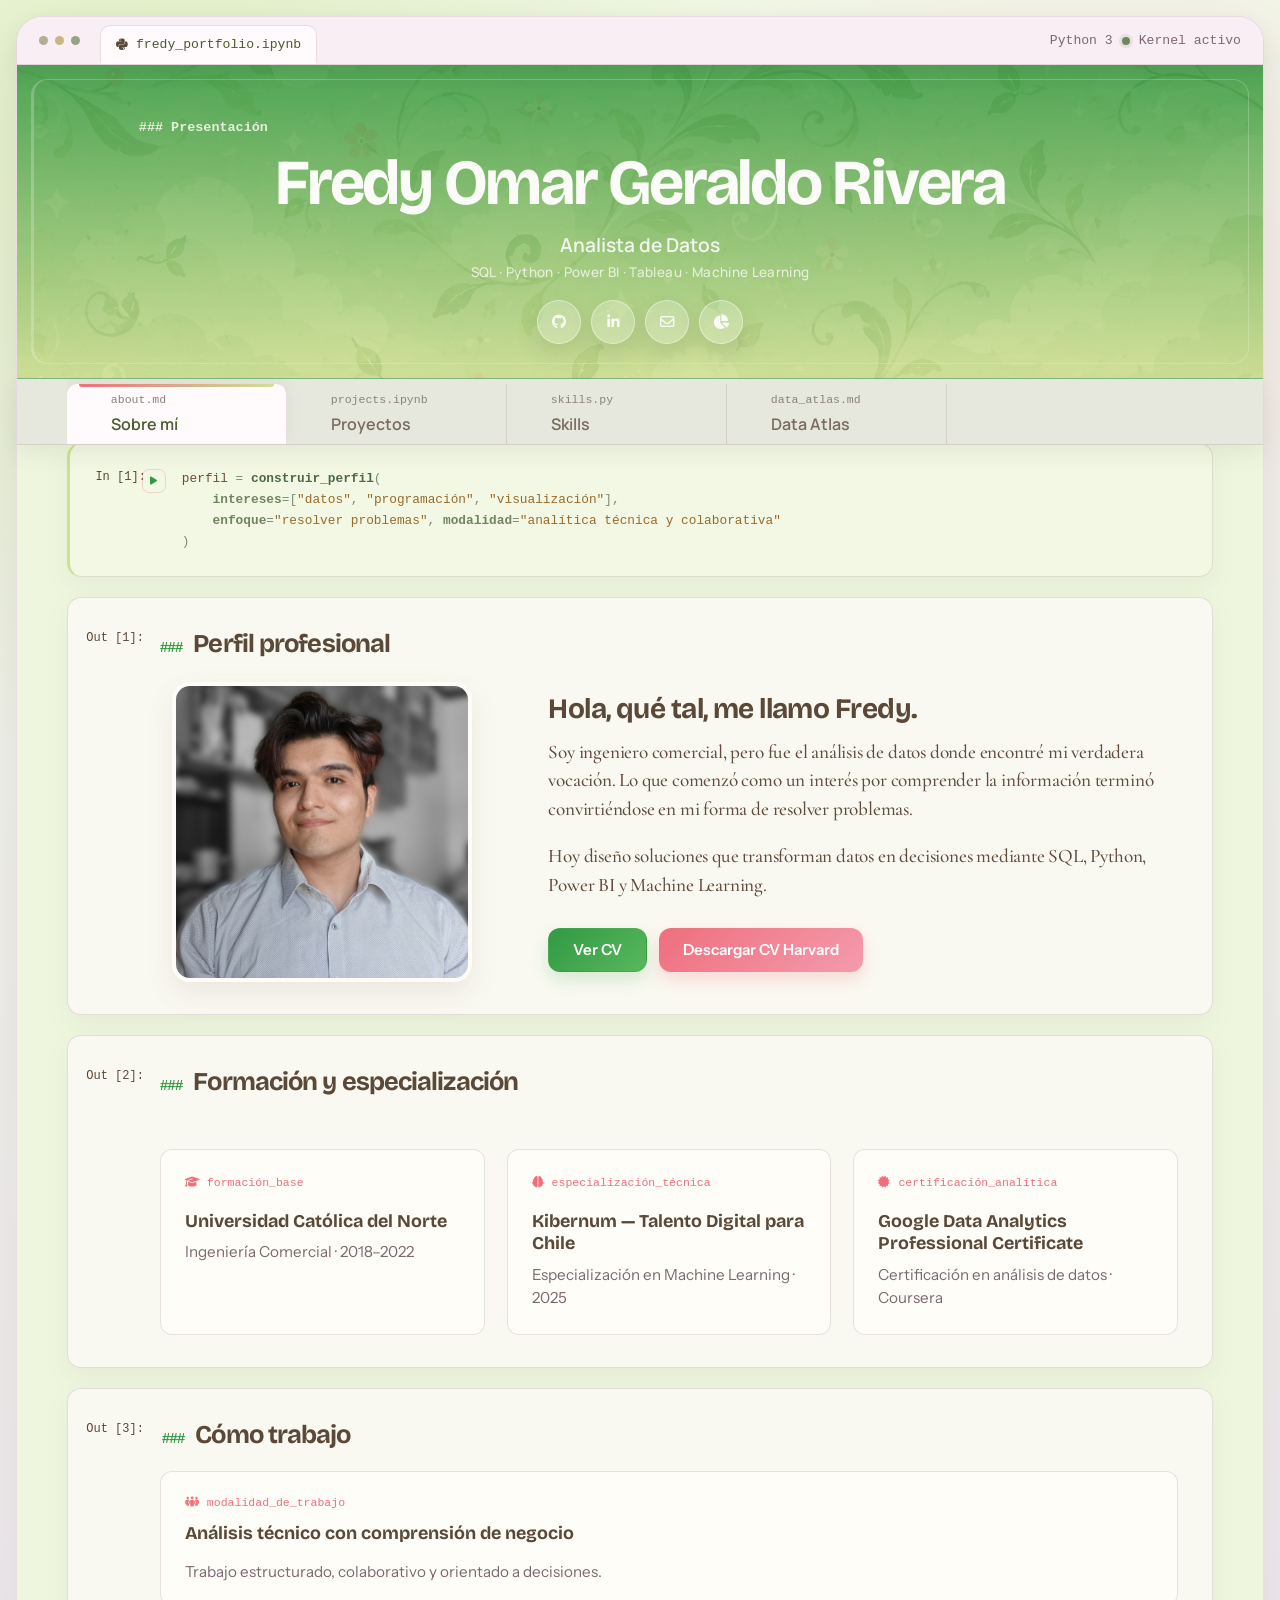
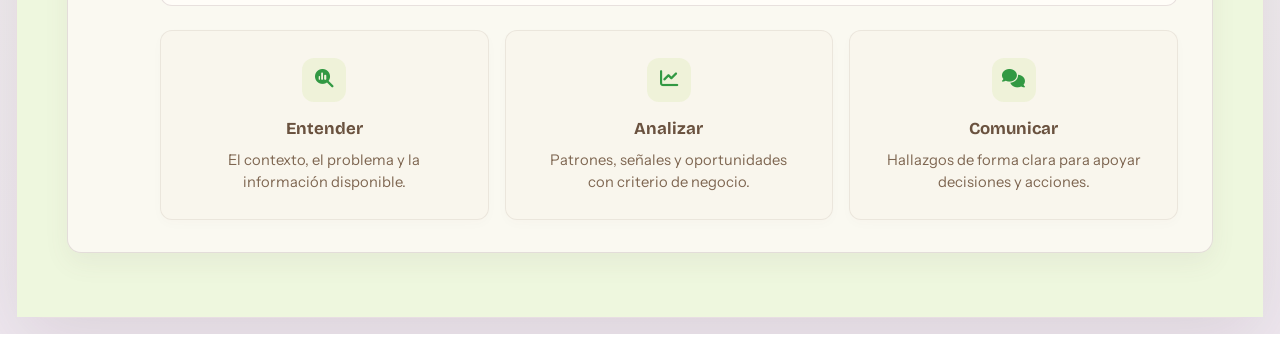
==== commit e6c3730b: "feat: improve cv mobile interactions and add atlas assets" ====
--- a/portfolio.html
+++ b/portfolio.html
@@ -624,13 +624,16 @@
               <a href="https://public.tableau.com/app/profile/fredy.omar.geraldo.rivera/vizzes" target="_blank" rel="noopener noreferrer" aria-label="Tableau Public">
                 <i class="fa-solid fa-chart-pie"></i>
               </a>
-              <span
+              <button
+                type="button"
                 class="cv-hero-phone"
                 aria-label="Tel&eacute;fono de contacto"
+                aria-expanded="false"
+                data-cv-phone-toggle
                 title="+569 88258526"
               >
                 <i class="fa-solid fa-phone"></i>
-              </span>
+              </button>
             </div>
 
             <p class="cv-hero-summary">
@@ -687,7 +690,7 @@
                     <p class="cv-experience-context">Proyecto independiente de an&aacute;lisis de riesgo crediticio</p>
                     <div class="cv-experience-actions" aria-label="Detalles de experiencia">
                       <div class="cv-experience-badge">
-                        <button type="button" class="cv-experience-icon" aria-label="Ver funciones">
+                        <button type="button" class="cv-experience-icon" aria-label="Ver funciones" aria-expanded="false">
                           <i class="fa-solid fa-list-check"></i>
                         </button>
                         <div class="cv-experience-popover">
@@ -700,7 +703,7 @@
                         </div>
                       </div>
                       <div class="cv-experience-badge">
-                        <button type="button" class="cv-experience-icon" aria-label="Ver logros">
+                        <button type="button" class="cv-experience-icon" aria-label="Ver logros" aria-expanded="false">
                           <i class="fa-solid fa-trophy"></i>
                         </button>
                         <div class="cv-experience-popover">
@@ -720,7 +723,7 @@
                     <p class="cv-experience-context">Proyecto independiente de modelo predictivo de tumores mamarios</p>
                     <div class="cv-experience-actions" aria-label="Detalles de experiencia">
                       <div class="cv-experience-badge">
-                        <button type="button" class="cv-experience-icon" aria-label="Ver funciones">
+                        <button type="button" class="cv-experience-icon" aria-label="Ver funciones" aria-expanded="false">
                           <i class="fa-solid fa-list-check"></i>
                         </button>
                         <div class="cv-experience-popover">
@@ -733,7 +736,7 @@
                         </div>
                       </div>
                       <div class="cv-experience-badge">
-                        <button type="button" class="cv-experience-icon" aria-label="Ver logros">
+                        <button type="button" class="cv-experience-icon" aria-label="Ver logros" aria-expanded="false">
                           <i class="fa-solid fa-trophy"></i>
                         </button>
                         <div class="cv-experience-popover">
@@ -753,7 +756,7 @@
                     <p class="cv-experience-context">Gesti&oacute;n operativa y soporte administrativo del &aacute;rea</p>
                     <div class="cv-experience-actions" aria-label="Detalles de experiencia">
                       <div class="cv-experience-badge">
-                        <button type="button" class="cv-experience-icon" aria-label="Ver funciones">
+                        <button type="button" class="cv-experience-icon" aria-label="Ver funciones" aria-expanded="false">
                           <i class="fa-solid fa-list-check"></i>
                         </button>
                         <div class="cv-experience-popover">
@@ -766,7 +769,7 @@
                         </div>
                       </div>
                       <div class="cv-experience-badge">
-                        <button type="button" class="cv-experience-icon" aria-label="Ver logros">
+                        <button type="button" class="cv-experience-icon" aria-label="Ver logros" aria-expanded="false">
                           <i class="fa-solid fa-trophy"></i>
                         </button>
                         <div class="cv-experience-popover">
@@ -804,7 +807,7 @@
                     </p>
                     <div class="cv-experience-actions" aria-label="Detalles de formaci&oacute;n">
                       <div class="cv-experience-badge">
-                        <button type="button" class="cv-experience-icon" aria-label="Ver aprendizajes">
+                        <button type="button" class="cv-experience-icon" aria-label="Ver aprendizajes" aria-expanded="false">
                           <i class="fa-solid fa-book-open-reader"></i>
                         </button>
                         <div class="cv-experience-popover">
@@ -822,7 +825,7 @@
                         </div>
                       </div>
                       <div class="cv-experience-badge">
-                        <button type="button" class="cv-experience-icon" aria-label="Ver herramientas aprendidas">
+                        <button type="button" class="cv-experience-icon" aria-label="Ver herramientas aprendidas" aria-expanded="false">
                           <i class="fa-solid fa-screwdriver-wrench"></i>
                         </button>
                         <div class="cv-experience-popover">
@@ -855,7 +858,7 @@
                     </p>
                     <div class="cv-experience-actions" aria-label="Detalles de especializaci&oacute;n">
                       <div class="cv-experience-badge">
-                        <button type="button" class="cv-experience-icon" aria-label="Ver aprendizajes">
+                        <button type="button" class="cv-experience-icon" aria-label="Ver aprendizajes" aria-expanded="false">
                           <i class="fa-solid fa-brain"></i>
                         </button>
                         <div class="cv-experience-popover">
@@ -864,7 +867,7 @@
                         </div>
                       </div>
                       <div class="cv-experience-badge">
-                        <button type="button" class="cv-experience-icon" aria-label="Ver herramientas aprendidas">
+                        <button type="button" class="cv-experience-icon" aria-label="Ver herramientas aprendidas" aria-expanded="false">
                           <i class="fa-solid fa-screwdriver-wrench"></i>
                         </button>
                         <div class="cv-experience-popover">
@@ -896,7 +899,7 @@
                     </p>
                     <div class="cv-experience-actions" aria-label="Detalles de certificaci&oacute;n">
                       <div class="cv-experience-badge">
-                        <button type="button" class="cv-experience-icon" aria-label="Ver aprendizajes">
+                        <button type="button" class="cv-experience-icon" aria-label="Ver aprendizajes" aria-expanded="false">
                           <i class="fa-solid fa-building-columns"></i>
                         </button>
                         <div class="cv-experience-popover">
@@ -905,7 +908,7 @@
                         </div>
                       </div>
                       <div class="cv-experience-badge">
-                        <button type="button" class="cv-experience-icon" aria-label="Ver aprendizajes del certificado">
+                        <button type="button" class="cv-experience-icon" aria-label="Ver aprendizajes del certificado" aria-expanded="false">
                           <i class="fa-solid fa-screwdriver-wrench"></i>
                         </button>
                         <div class="cv-experience-popover">
@@ -952,7 +955,7 @@
                     </p>
                     <div class="cv-experience-actions" aria-label="Detalles de aprendizaje independiente">
                       <div class="cv-experience-badge">
-                        <button type="button" class="cv-experience-icon" aria-label="Ver aprendizajes">
+                        <button type="button" class="cv-experience-icon" aria-label="Ver aprendizajes" aria-expanded="false">
                           <i class="fa-solid fa-lightbulb"></i>
                         </button>
                         <div class="cv-experience-popover">
@@ -961,7 +964,7 @@
                         </div>
                       </div>
                       <div class="cv-experience-badge">
-                        <button type="button" class="cv-experience-icon" aria-label="Ver herramientas fortalecidas">
+                        <button type="button" class="cv-experience-icon" aria-label="Ver herramientas fortalecidas" aria-expanded="false">
                           <i class="fa-solid fa-screwdriver-wrench"></i>
                         </button>
                         <div class="cv-experience-popover">
@@ -993,7 +996,7 @@
                     </p>
                     <div class="cv-experience-actions" aria-label="Detalles de ayudantÃ­as">
                       <div class="cv-experience-badge">
-                        <button type="button" class="cv-experience-icon" aria-label="Ver aprendizajes">
+                        <button type="button" class="cv-experience-icon" aria-label="Ver aprendizajes" aria-expanded="false">
                           <i class="fa-solid fa-chalkboard-user"></i>
                         </button>
                         <div class="cv-experience-popover">
@@ -1006,7 +1009,7 @@
                         </div>
                       </div>
                       <div class="cv-experience-badge">
-                        <button type="button" class="cv-experience-icon" aria-label="Ver herramientas fortalecidas">
+                        <button type="button" class="cv-experience-icon" aria-label="Ver herramientas fortalecidas" aria-expanded="false">
                           <i class="fa-solid fa-screwdriver-wrench"></i>
                         </button>
                         <div class="cv-experience-popover">
--- a/style.css
+++ b/style.css
@@ -2186,6 +2186,12 @@
   border-color: rgba(239, 111, 125, 0.28);
 }
 
+.cv-hero-phone.is-open {
+  transform: translateY(-2px);
+  color: #c43d55;
+  border-color: rgba(239, 111, 125, 0.28);
+}
+
 .cv-hero-phone::after {
   content: attr(title);
   position: absolute;
@@ -2212,6 +2218,11 @@
   transform: translateX(-50%) translateY(-2px);
 }
 
+.cv-hero-phone.is-open::after {
+  opacity: 1;
+  transform: translateX(-50%) translateY(-2px);
+}
+
 .cv-hero-summary {
   max-width: 860px;
   margin: 0 auto;
@@ -2550,7 +2561,8 @@
 }
 
 .cv-experience-badge:hover .cv-experience-popover,
-.cv-experience-badge:focus-within .cv-experience-popover {
+.cv-experience-badge:focus-within .cv-experience-popover,
+.cv-experience-badge.is-open .cv-experience-popover {
   opacity: 1;
   transform: translate(-50%, 0);
 }
@@ -5143,6 +5155,47 @@
   gap: 14px;
 }
 
+.atlas-note-illustration-grid {
+  margin-top: 14px;
+  display: grid;
+  grid-template-columns: repeat(2, minmax(0, 1fr));
+  gap: 14px;
+}
+
+.atlas-note-illustration-grid.single {
+  grid-template-columns: minmax(0, 1fr);
+  justify-items: center;
+}
+
+.atlas-note-illustration-card {
+  margin: 0;
+  padding: 14px;
+  border: 1px solid rgba(143, 119, 96, 0.14);
+  border-radius: 14px;
+  background: linear-gradient(180deg, rgba(255, 253, 248, 1), rgba(204, 225, 146, 0.08));
+}
+
+.atlas-note-illustration-grid.single .atlas-note-illustration-card {
+  width: min(100%, 760px);
+}
+
+.atlas-note-illustration-card img {
+  display: block;
+  width: 100%;
+  height: auto;
+  border-radius: 10px;
+  border: 1px solid rgba(143, 119, 96, 0.1);
+  background: #ffffff;
+}
+
+.atlas-note-illustration-card figcaption {
+  margin-top: 10px;
+  color: var(--notebook-muted);
+  font-family: "Instrument Sans", sans-serif;
+  font-size: 0.88rem;
+  line-height: 1.5;
+}
+
 .atlas-note-command-card {
   padding: 16px;
   border: 1px solid rgba(143, 119, 96, 0.14);
@@ -5302,6 +5355,10 @@
   }
 
   .atlas-note-command-grid {
+    grid-template-columns: 1fr;
+  }
+
+  .atlas-note-illustration-grid {
     grid-template-columns: 1fr;
   }
 
@@ -5543,15 +5600,29 @@
     position: static;
     width: 100%;
     margin-top: 14px;
-    opacity: 1;
-    pointer-events: auto;
+    max-height: 0;
+    padding-top: 0;
+    padding-bottom: 0;
+    opacity: 0;
+    pointer-events: none;
+    overflow: hidden;
     transform: none;
     box-shadow: none;
     border-style: dashed;
+    transition: max-height 0.22s ease, opacity 0.18s ease, padding 0.18s ease;
   }
 
   .cv-experience-popover::after {
     display: none;
+  }
+
+  .cv-experience-badge.is-open .cv-experience-popover,
+  .cv-experience-badge:focus-within .cv-experience-popover {
+    max-height: 480px;
+    padding-top: 16px;
+    padding-bottom: 16px;
+    opacity: 1;
+    pointer-events: auto;
   }
 
   .cv-insight-cards {
